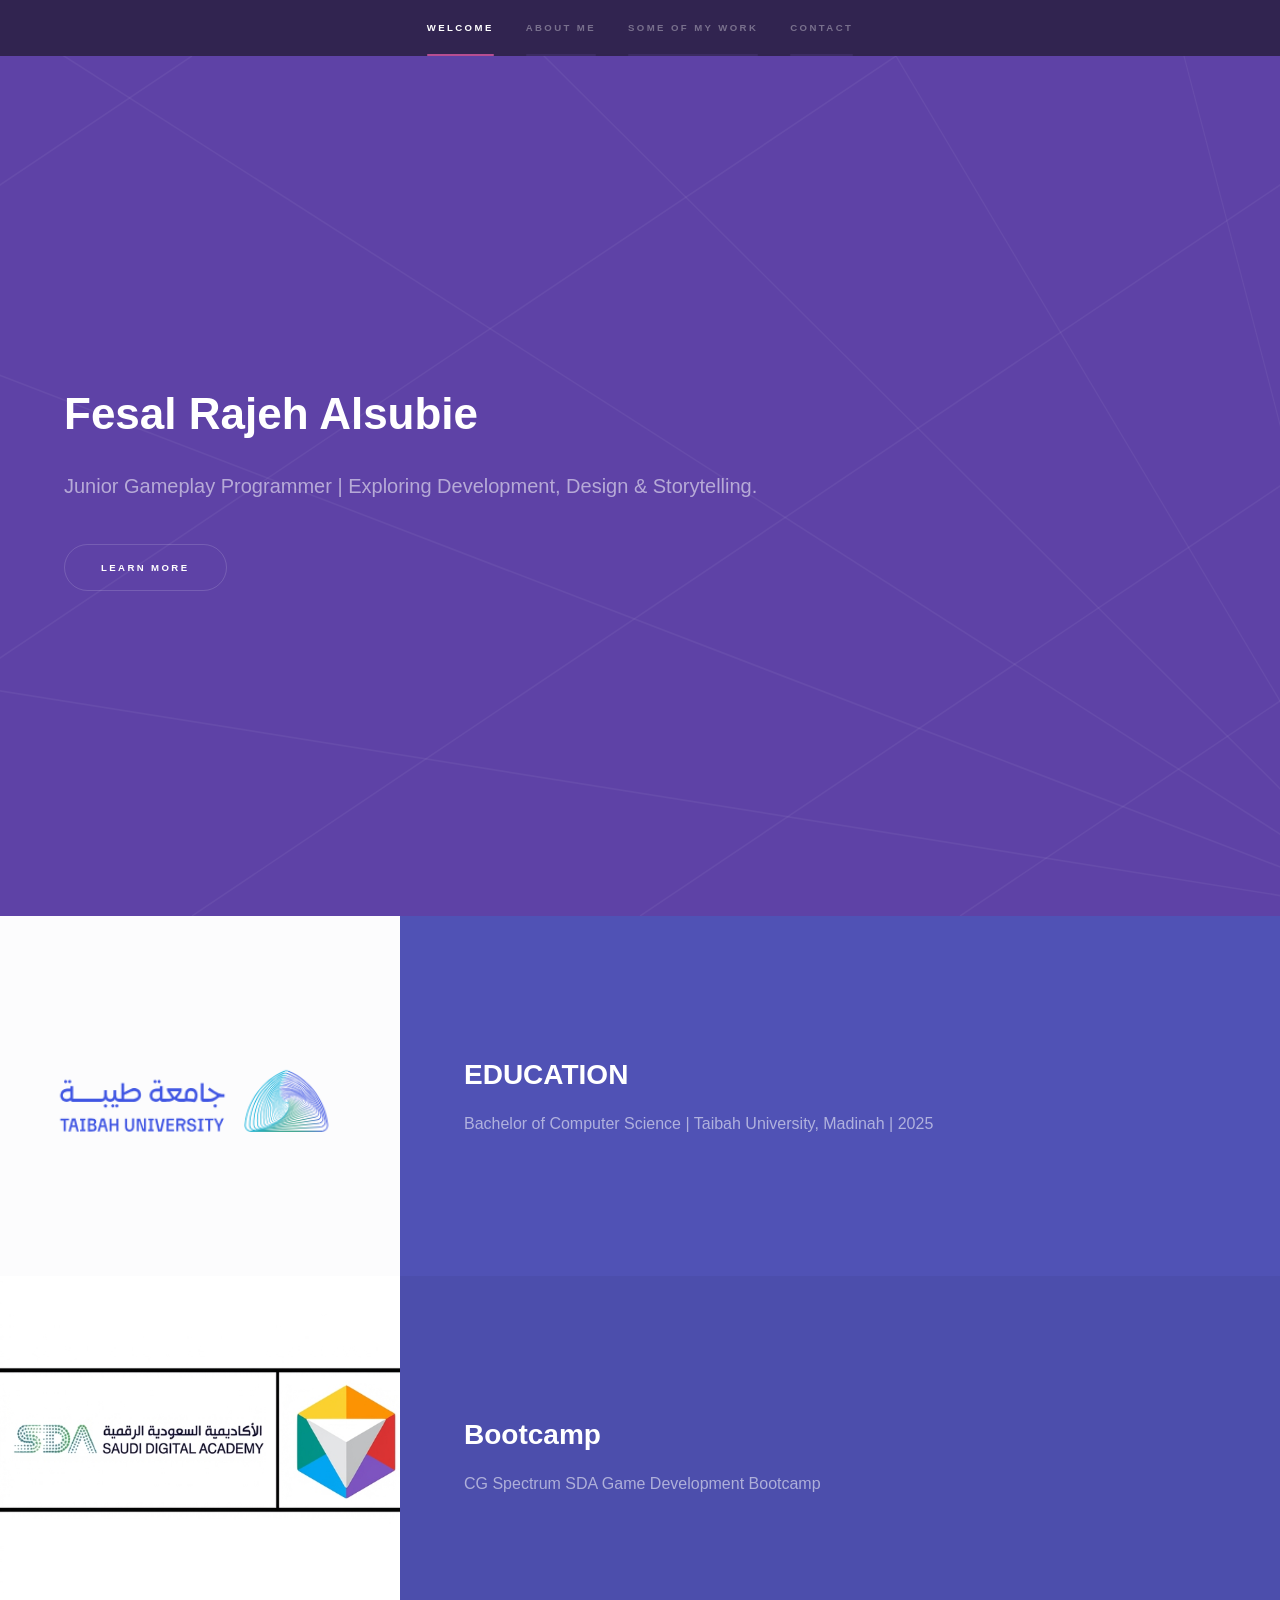
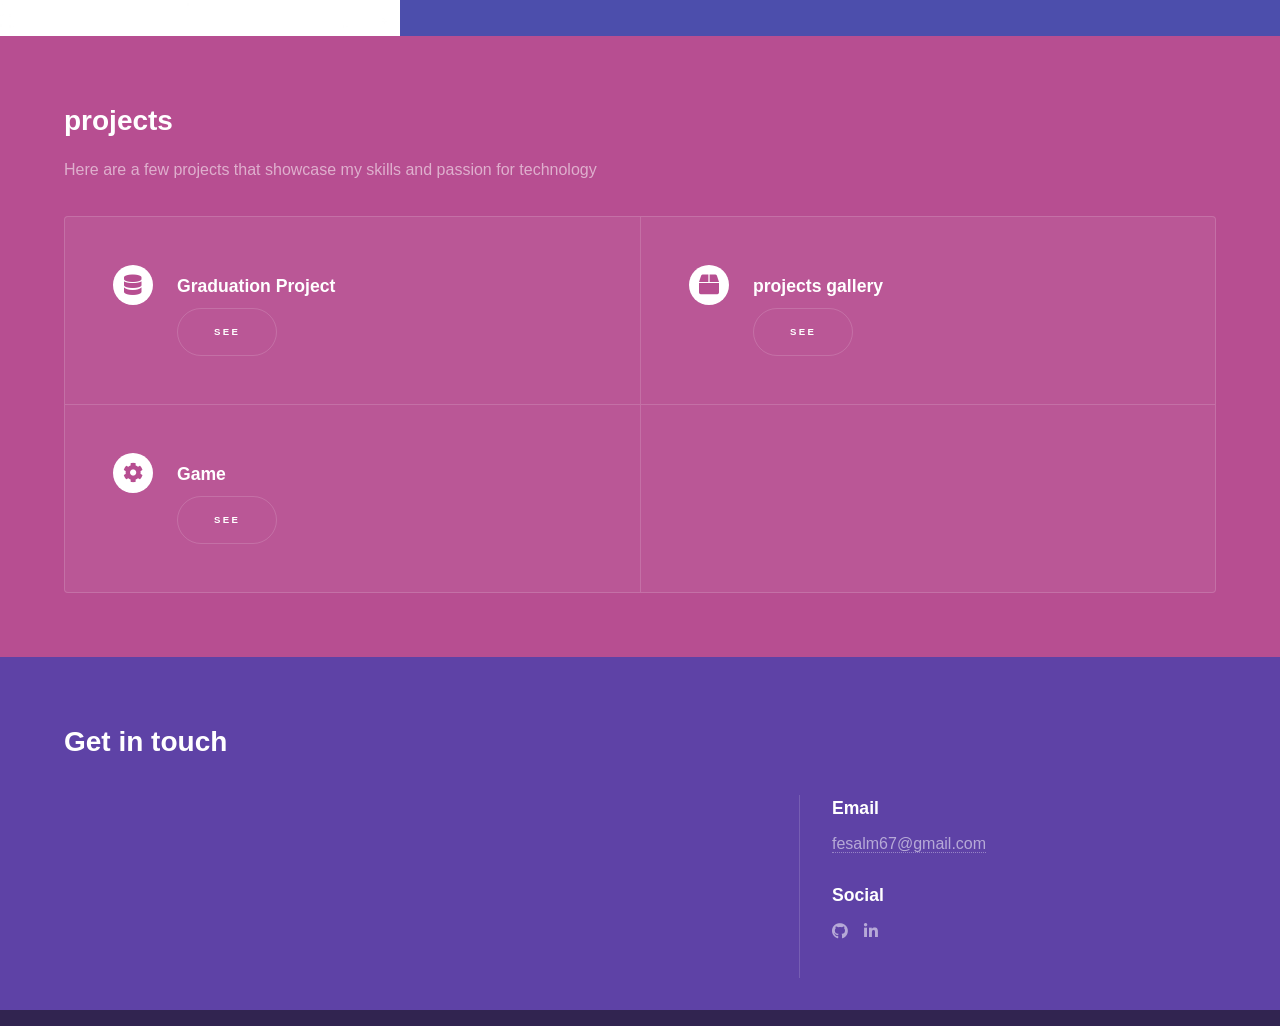
==== index.html @ 7ead371b "Add files via upload" ====
<!DOCTYPE HTML>
<!--
	Hyperspace by HTML5 UP
	html5up.net | @ajlkn
	Free for personal and commercial use under the CCA 3.0 license (html5up.net/license)
-->
<html>
	<head>
		<title>Fesal's Portfolio</title>
		<meta charset="utf-8" />
		<meta name="viewport" content="width=device-width, initial-scale=1, user-scalable=no" />
		<link rel="stylesheet" href="assets/css/main.css" />
		<noscript><link rel="stylesheet" href="assets/css/noscript.css" /></noscript>
		
	</head>
	
	<body class="is-preload">

		<!-- Sidebar -->
			<section id="sidebar">
				<div class="inner">
					<nav>
						<ul>
							<li><a href="#intro">Welcome</a></li>
							<li><a href="#one">About me </a></li>
							<li><a href="#two">Some of my work</a></li>
							<li><a href="#three">Contact</a></li>
						</ul>
					</nav>
				</div>
			</section>

		<!-- Wrapper -->
			<div id="wrapper">

				<!-- Intro -->
					<section id="intro" class="wrapper style1 fullscreen fade-up">
						<div class="inner">
							<h1>Fesal Rajeh Alsubie</h1>
							<p>Junior Gameplay Programmer | Exploring Development, Design & Storytelling</a>.</p>
							<ul class="actions">
								<li><a href="#one" class="button scrolly">Learn more</a></li>
							</ul>
						</div>
					</section>

				<!-- One -->
					<section id="one" class="wrapper style2 spotlights">
						<section>
							<a href="#" class="image"><img src="images/images.png" alt="" data-position="center center" /></a>
							<div class="content">
								<div class="inner">
									<h2>EDUCATION</h2>
									<p>Bachelor of Computer Science | Taibah University, Madinah | 2025</p>
									
								</div>
							</div>
						</section>
						<section>
							
							<a href="#" class="image"><img src="images/BC3.png" alt="" data-position="top center" /></a>
							<div class="content">
								<div class="inner">
									<h2>Bootcamp</h2>
									<p>CG Spectrum SDA Game Development Bootcamp</p>
								
						
						</section>
					</section>

				<!-- Two -->
					<section id="two" class="wrapper style3 fade-up">
						<div class="inner">
							<h2>projects</h2>
							<p>Here are a few projects that showcase my skills and passion for technology</p>
							<div class="features">
								<section>
									<span class="icon solid major fa-database"></span>
									<h3>Graduation Project</h3>
									<ul class="actions">
								<li><a href="generic.html" class="button">see</a></li>
							</ul>
								</section>
								<section>
									<span class="icon solid major fa-box"></span>
									<h3>projects gallery</h3>
									<ul class="actions">
								<li><a href="projects-gallery.html" class="button">see</a></li>
							</ul>
								</section>
								<section>
									<span class="icon solid major fa-cog"></span>
									<h3>Game</h3>
										<ul class="actions">
								<li><a href="SnakeGame.html" class="button">see</a></li>
							</ul>
								</section>
								<section>
								
								
							</div>
							
						</div>
					</section>

				<!-- Three -->
					<section id="three" class="wrapper style1 fade-up">
						<div class="inner">
							<h2>Get in touch</h2>
							<p></p>
							<div class="split style1">
								<section>
									<form method="post" action="#">
										<div class="fields">
											
											<div class="field half">
												
											</div>
											<div class="field">
												
											</div>
										</div>
										
									</form>
								</section>
								<section>
									<ul class="contact">
									
										<li>
											<h3>Email</h3>
											<a href="#">fesalm67@gmail.com</a>
										</li>
									
										<li>
											<h3>Social</h3>
											<ul class="icons">
												<li><a href="https://github.com/FesalAlsubie" target="_blank" class="icon brands fa-github"><span class="label">GitHub</span></a></li>
												<li><a href="https://www.linkedin.com/in/fesal-alsubie" target="_blank" class="icon brands fa-linkedin-in"><span class="label">LinkedIn</span></a></li>

											</ul>
										</li>
									</ul>
								</section>
							</div>
						</div>
					</section>

			</div>

		<!-- Footer -->
			<footer id="footer" class="wrapper style1-alt">
				
			</footer>

		<!-- Scripts -->
			<script src="assets/js/jquery.min.js"></script>
			<script src="assets/js/jquery.scrollex.min.js"></script>
			<script src="assets/js/jquery.scrolly.min.js"></script>
			<script src="assets/js/browser.min.js"></script>
			<script src="assets/js/breakpoints.min.js"></script>
			<script src="assets/js/util.js"></script>
			<script src="assets/js/main.js"></script>
<script src="todo.js"></script>
<script src="SnakeGame.js"></script>

	</body>
</html>
---- assets/css/main.css ----
@import url(fontawesome-all.min.css);

/*
	Hyperspace by HTML5 UP
	html5up.net | @ajlkn
	Free for personal and commercial use under the CCA 3.0 license (html5up.net/license)
*/

html, body, div, span, applet, object,
iframe, h1, h2, h3, h4, h5, h6, p, blockquote,
pre, a, abbr, acronym, address, big, cite,
code, del, dfn, em, img, ins, kbd, q, s, samp,
small, strike, strong, sub, sup, tt, var, b,
u, i, center, dl, dt, dd, ol, ul, li, fieldset,
form, label, legend, table, caption, tbody,
tfoot, thead, tr, th, td, article, aside,
canvas, details, embed, figure, figcaption,
footer, header, hgroup, menu, nav, output, ruby,
section, summary, time, mark, audio, video {
	margin: 0;
	padding: 0;
	border: 0;
	font-size: 100%;
	font: inherit;
	vertical-align: baseline;}

article, aside, details, figcaption, figure,
footer, header, hgroup, menu, nav, section {
	display: block;}

body {
	line-height: 1;
}

ol, ul {
	list-style: none;
}

blockquote, q {
	quotes: none;
}

	blockquote:before, blockquote:after, q:before, q:after {
		content: '';
		content: none;
	}

table {
	border-collapse: collapse;
	border-spacing: 0;
}

body {
	-webkit-text-size-adjust: none;
}

mark {
	background-color: transparent;
	color: inherit;
}

input::-moz-focus-inner {
	border: 0;
	padding: 0;
}

input, select, textarea {
	-moz-appearance: none;
	-webkit-appearance: none;
	-ms-appearance: none;
	appearance: none;
}

/* Basic */

	@-ms-viewport {
		width: device-width;
	}

	body {
		-ms-overflow-style: scrollbar;
	}

	@media screen and (max-width: 480px) {

		html, body {
			min-width: 320px;
		}

	}

	html {
		box-sizing: border-box;
	}

	*, *:before, *:after {
		box-sizing: inherit;
	}

	body {
		background: #312450;
	}

		body.is-preload *, body.is-preload *:before, body.is-preload *:after {
			-moz-animation: none !important;
			-webkit-animation: none !important;
			-ms-animation: none !important;
			animation: none !important;
			-moz-transition: none !important;
			-webkit-transition: none !important;
			-ms-transition: none !important;
			transition: none !important;
		}

/* Type */

	body, input, select, textarea {
		color: rgba(255, 255, 255, 0.55);
		font-family: Arial, Helvetica, sans-serif;
		font-size: 16.5pt;
		font-weight: normal;
		line-height: 1.75;
	}

		@media screen and (max-width: 1680px) {

			body, input, select, textarea {
				font-size: 13pt;
			}

		}

		@media screen and (max-width: 1280px) {

			body, input, select, textarea {
				font-size: 12pt;
			}

		}

		@media screen and (max-width: 360px) {

			body, input, select, textarea {
				font-size: 11pt;
			}

		}

	a {
		-moz-transition: color 0.2s ease, border-bottom-color 0.2s ease;
		-webkit-transition: color 0.2s ease, border-bottom-color 0.2s ease;
		-ms-transition: color 0.2s ease, border-bottom-color 0.2s ease;
		transition: color 0.2s ease, border-bottom-color 0.2s ease;
		border-bottom: dotted 1px rgba(255, 255, 255, 0.35);
		color: inherit;
		text-decoration: none;
	}

		a:hover {
			border-bottom-color: transparent;
			color: #ffffff;
		}

	strong, b {
		color: #ffffff;
		font-weight: bold;
	}

	em, i {
		font-style: italic;
	}

	p {
		margin: 0 0 2em 0;
	}

	h1, h2, h3, h4, h5, h6 {
		color: #ffffff;
		font-weight: bold;
		line-height: 1.5;
		margin: 0 0 0.5em 0;
	}

		h1 a, h2 a, h3 a, h4 a, h5 a, h6 a {
			color: inherit;
			text-decoration: none;
		}

	h1 {
		font-size: 2.75em;
	}

		h1.major {
			margin: 0 0 1.3em 0;
			position: relative;
			padding-bottom: 0.35em;
		}

			h1.major:after {
				background-image: -moz-linear-gradient(to right, #5e42a6, #b74e91);
				background-image: -webkit-linear-gradient(to right, #5e42a6, #b74e91);
				background-image: -ms-linear-gradient(to right, #5e42a6, #b74e91);
				background-image: linear-gradient(to right, #5e42a6, #b74e91);
				-moz-transition: max-width 0.2s ease;
				-webkit-transition: max-width 0.2s ease;
				-ms-transition: max-width 0.2s ease;
				transition: max-width 0.2s ease;
				border-radius: 0.2em;
				bottom: 0;
				content: '';
				height: 0.05em;
				position: absolute;
				right: 0;
				width: 100%;
			}

	h2 {
		font-size: 1.75em;
	}

	h3 {
		font-size: 1.1em;
	}

	h4 {
		font-size: 1em;
	}

	h5 {
		font-size: 0.8em;
	}

	h6 {
		font-size: 0.6em;
	}

	@media screen and (max-width: 736px) {

		h1 {
			font-size: 2em;
		}

		h2 {
			font-size: 1.25em;
		}

		h3 {
			font-size: 1em;
		}

		h4 {
			font-size: 0.8em;
		}

		h5 {
			font-size: 0.6em;
		}

		h6 {
			font-size: 0.6em;
		}

	}

	sub {
		font-size: 0.8em;
		position: relative;
		top: 0.5em;
	}

	sup {
		font-size: 0.8em;
		position: relative;
		top: -0.5em;
	}

	blockquote {
		border-left: solid 4px rgba(255, 255, 255, 0.15);
		font-style: italic;
		margin: 0 0 2em 0;
		padding: 0.5em 0 0.5em 2em;
	}

	code {
		background: rgba(255, 255, 255, 0.05);
		border-radius: 0.25em;
		border: solid 1px rgba(255, 255, 255, 0.15);
		font-family: "Courier New", monospace;
		font-size: 0.9em;
		margin: 0 0.25em;
		padding: 0.25em 0.65em;
	}

	pre {
		-webkit-overflow-scrolling: touch;
		font-family: "Courier New", monospace;
		font-size: 0.9em;
		margin: 0 0 2em 0;
	}

		pre code {
			display: block;
			line-height: 1.75em;
			padding: 1em 1.5em;
			overflow-x: auto;
		}

	hr {
		border: 0;
		border-bottom: solid 1px rgba(255, 255, 255, 0.15);
		margin: 2em 0;
	}

		hr.major {
			margin: 3em 0;
		}

	.align-left {
		text-align: left;
	}

	.align-center {
		text-align: center;
	}

	.align-right {
		text-align: right;
	}

/* Row */

	.row {
		display: flex;
		flex-wrap: wrap;
		box-sizing: border-box;
		align-items: stretch;
	}

		.row > * {
			box-sizing: border-box;
		}

		.row.gtr-uniform > * > :last-child {
			margin-bottom: 0;
		}

		.row.aln-left {
			justify-content: flex-start;
		}

		.row.aln-center {
			justify-content: center;
		}

		.row.aln-right {
			justify-content: flex-end;
		}

		.row.aln-top {
			align-items: flex-start;
		}

		.row.aln-middle {
			align-items: center;
		}

		.row.aln-bottom {
			align-items: flex-end;
		}

		.row > .imp {
			order: -1;
		}

		.row > .col-1 {
			width: 8.33333%;
		}

		.row > .off-1 {
			margin-left: 8.33333%;
		}

		.row > .col-2 {
			width: 16.66667%;
		}

		.row > .off-2 {
			margin-left: 16.66667%;
		}

		.row > .col-3 {
			width: 25%;
		}

		.row > .off-3 {
			margin-left: 25%;
		}

		.row > .col-4 {
			width: 33.33333%;
		}

		.row > .off-4 {
			margin-left: 33.33333%;
		}

		.row > .col-5 {
			width: 41.66667%;
		}

		.row > .off-5 {
			margin-left: 41.66667%;
		}

		.row > .col-6 {
			width: 50%;
		}

		.row > .off-6 {
			margin-left: 50%;
		}

		.row > .col-7 {
			width: 58.33333%;
		}

		.row > .off-7 {
			margin-left: 58.33333%;
		}

		.row > .col-8 {
			width: 66.66667%;
		}

		.row > .off-8 {
			margin-left: 66.66667%;
		}

		.row > .col-9 {
			width: 75%;
		}

		.row > .off-9 {
			margin-left: 75%;
		}

		.row > .col-10 {
			width: 83.33333%;
		}

		.row > .off-10 {
			margin-left: 83.33333%;
		}

		.row > .col-11 {
			width: 91.66667%;
		}

		.row > .off-11 {
			margin-left: 91.66667%;
		}

		.row > .col-12 {
			width: 100%;
		}

		.row > .off-12 {
			margin-left: 100%;
		}

		.row.gtr-0 {
			margin-top: 0;
			margin-left: 0em;
		}

			.row.gtr-0 > * {
				padding: 0 0 0 0em;
			}

			.row.gtr-0.gtr-uniform {
				margin-top: 0em;
			}

				.row.gtr-0.gtr-uniform > * {
					padding-top: 0em;
				}

		.row.gtr-25 {
			margin-top: 0;
			margin-left: -0.375em;
		}

			.row.gtr-25 > * {
				padding: 0 0 0 0.375em;
			}

			.row.gtr-25.gtr-uniform {
				margin-top: -0.375em;
			}

				.row.gtr-25.gtr-uniform > * {
					padding-top: 0.375em;
				}

		.row.gtr-50 {
			margin-top: 0;
			margin-left: -0.75em;
		}

			.row.gtr-50 > * {
				padding: 0 0 0 0.75em;
			}

			.row.gtr-50.gtr-uniform {
				margin-top: -0.75em;
			}

				.row.gtr-50.gtr-uniform > * {
					padding-top: 0.75em;
				}

		.row {
			margin-top: 0;
			margin-left: -1.5em;
		}

			.row > * {
				padding: 0 0 0 1.5em;
			}

			.row.gtr-uniform {
				margin-top: -1.5em;
			}

				.row.gtr-uniform > * {
					padding-top: 1.5em;
				}

		.row.gtr-150 {
			margin-top: 0;
			margin-left: -2.25em;
		}

			.row.gtr-150 > * {
				padding: 0 0 0 2.25em;
			}

			.row.gtr-150.gtr-uniform {
				margin-top: -2.25em;
			}

				.row.gtr-150.gtr-uniform > * {
					padding-top: 2.25em;
				}

		.row.gtr-200 {
			margin-top: 0;
			margin-left: -3em;
		}

			.row.gtr-200 > * {
				padding: 0 0 0 3em;
			}

			.row.gtr-200.gtr-uniform {
				margin-top: -3em;
			}

				.row.gtr-200.gtr-uniform > * {
					padding-top: 3em;
				}

		@media screen and (max-width: 1680px) {

			.row {
				display: flex;
				flex-wrap: wrap;
				box-sizing: border-box;
				align-items: stretch;
			}

				.row > * {
					box-sizing: border-box;
				}

				.row.gtr-uniform > * > :last-child {
					margin-bottom: 0;
				}

				.row.aln-left {
					justify-content: flex-start;
				}

				.row.aln-center {
					justify-content: center;
				}

				.row.aln-right {
					justify-content: flex-end;
				}

				.row.aln-top {
					align-items: flex-start;
				}

				.row.aln-middle {
					align-items: center;
				}

				.row.aln-bottom {
					align-items: flex-end;
				}

				.row > .imp-xlarge {
					order: -1;
				}

				.row > .col-1-xlarge {
					width: 8.33333%;
				}

				.row > .off-1-xlarge {
					margin-left: 8.33333%;
				}

				.row > .col-2-xlarge {
					width: 16.66667%;
				}

				.row > .off-2-xlarge {
					margin-left: 16.66667%;
				}

				.row > .col-3-xlarge {
					width: 25%;
				}

				.row > .off-3-xlarge {
					margin-left: 25%;
				}

				.row > .col-4-xlarge {
					width: 33.33333%;
				}

				.row > .off-4-xlarge {
					margin-left: 33.33333%;
				}

				.row > .col-5-xlarge {
					width: 41.66667%;
				}

				.row > .off-5-xlarge {
					margin-left: 41.66667%;
				}

				.row > .col-6-xlarge {
					width: 50%;
				}

				.row > .off-6-xlarge {
					margin-left: 50%;
				}

				.row > .col-7-xlarge {
					width: 58.33333%;
				}

				.row > .off-7-xlarge {
					margin-left: 58.33333%;
				}

				.row > .col-8-xlarge {
					width: 66.66667%;
				}

				.row > .off-8-xlarge {
					margin-left: 66.66667%;
				}

				.row > .col-9-xlarge {
					width: 75%;
				}

				.row > .off-9-xlarge {
					margin-left: 75%;
				}

				.row > .col-10-xlarge {
					width: 83.33333%;
				}

				.row > .off-10-xlarge {
					margin-left: 83.33333%;
				}

				.row > .col-11-xlarge {
					width: 91.66667%;
				}

				.row > .off-11-xlarge {
					margin-left: 91.66667%;
				}

				.row > .col-12-xlarge {
					width: 100%;
				}

				.row > .off-12-xlarge {
					margin-left: 100%;
				}

				.row.gtr-0 {
					margin-top: 0;
					margin-left: 0em;
				}

					.row.gtr-0 > * {
						padding: 0 0 0 0em;
					}

					.row.gtr-0.gtr-uniform {
						margin-top: 0em;
					}

						.row.gtr-0.gtr-uniform > * {
							padding-top: 0em;
						}

				.row.gtr-25 {
					margin-top: 0;
					margin-left: -0.375em;
				}

					.row.gtr-25 > * {
						padding: 0 0 0 0.375em;
					}

					.row.gtr-25.gtr-uniform {
						margin-top: -0.375em;
					}

						.row.gtr-25.gtr-uniform > * {
							padding-top: 0.375em;
						}

				.row.gtr-50 {
					margin-top: 0;
					margin-left: -0.75em;
				}

					.row.gtr-50 > * {
						padding: 0 0 0 0.75em;
					}

					.row.gtr-50.gtr-uniform {
						margin-top: -0.75em;
					}

						.row.gtr-50.gtr-uniform > * {
							padding-top: 0.75em;
						}

				.row {
					margin-top: 0;
					margin-left: -1.5em;
				}

					.row > * {
						padding: 0 0 0 1.5em;
					}

					.row.gtr-uniform {
						margin-top: -1.5em;
					}

						.row.gtr-uniform > * {
							padding-top: 1.5em;
						}

				.row.gtr-150 {
					margin-top: 0;
					margin-left: -2.25em;
				}

					.row.gtr-150 > * {
						padding: 0 0 0 2.25em;
					}

					.row.gtr-150.gtr-uniform {
						margin-top: -2.25em;
					}

						.row.gtr-150.gtr-uniform > * {
							padding-top: 2.25em;
						}

				.row.gtr-200 {
					margin-top: 0;
					margin-left: -3em;
				}

					.row.gtr-200 > * {
						padding: 0 0 0 3em;
					}

					.row.gtr-200.gtr-uniform {
						margin-top: -3em;
					}

						.row.gtr-200.gtr-uniform > * {
							padding-top: 3em;
						}

		}

		@media screen and (max-width: 1280px) {

			.row {
				display: flex;
				flex-wrap: wrap;
				box-sizing: border-box;
				align-items: stretch;
			}

				.row > * {
					box-sizing: border-box;
				}

				.row.gtr-uniform > * > :last-child {
					margin-bottom: 0;
				}

				.row.aln-left {
					justify-content: flex-start;
				}

				.row.aln-center {
					justify-content: center;
				}

				.row.aln-right {
					justify-content: flex-end;
				}

				.row.aln-top {
					align-items: flex-start;
				}

				.row.aln-middle {
					align-items: center;
				}

				.row.aln-bottom {
					align-items: flex-end;
				}

				.row > .imp-large {
					order: -1;
				}

				.row > .col-1-large {
					width: 8.33333%;
				}

				.row > .off-1-large {
					margin-left: 8.33333%;
				}

				.row > .col-2-large {
					width: 16.66667%;
				}

				.row > .off-2-large {
					margin-left: 16.66667%;
				}

				.row > .col-3-large {
					width: 25%;
				}

				.row > .off-3-large {
					margin-left: 25%;
				}

				.row > .col-4-large {
					width: 33.33333%;
				}

				.row > .off-4-large {
					margin-left: 33.33333%;
				}

				.row > .col-5-large {
					width: 41.66667%;
				}

				.row > .off-5-large {
					margin-left: 41.66667%;
				}

				.row > .col-6-large {
					width: 50%;
				}

				.row > .off-6-large {
					margin-left: 50%;
				}

				.row > .col-7-large {
					width: 58.33333%;
				}

				.row > .off-7-large {
					margin-left: 58.33333%;
				}

				.row > .col-8-large {
					width: 66.66667%;
				}

				.row > .off-8-large {
					margin-left: 66.66667%;
				}

				.row > .col-9-large {
					width: 75%;
				}

				.row > .off-9-large {
					margin-left: 75%;
				}

				.row > .col-10-large {
					width: 83.33333%;
				}

				.row > .off-10-large {
					margin-left: 83.33333%;
				}

				.row > .col-11-large {
					width: 91.66667%;
				}

				.row > .off-11-large {
					margin-left: 91.66667%;
				}

				.row > .col-12-large {
					width: 100%;
				}

				.row > .off-12-large {
					margin-left: 100%;
				}

				.row.gtr-0 {
					margin-top: 0;
					margin-left: 0em;
				}

					.row.gtr-0 > * {
						padding: 0 0 0 0em;
					}

					.row.gtr-0.gtr-uniform {
						margin-top: 0em;
					}

						.row.gtr-0.gtr-uniform > * {
							padding-top: 0em;
						}

				.row.gtr-25 {
					margin-top: 0;
					margin-left: -0.375em;
				}

					.row.gtr-25 > * {
						padding: 0 0 0 0.375em;
					}

					.row.gtr-25.gtr-uniform {
						margin-top: -0.375em;
					}

						.row.gtr-25.gtr-uniform > * {
							padding-top: 0.375em;
						}

				.row.gtr-50 {
					margin-top: 0;
					margin-left: -0.75em;
				}

					.row.gtr-50 > * {
						padding: 0 0 0 0.75em;
					}

					.row.gtr-50.gtr-uniform {
						margin-top: -0.75em;
					}

						.row.gtr-50.gtr-uniform > * {
							padding-top: 0.75em;
						}

				.row {
					margin-top: 0;
					margin-left: -1.5em;
				}

					.row > * {
						padding: 0 0 0 1.5em;
					}

					.row.gtr-uniform {
						margin-top: -1.5em;
					}

						.row.gtr-uniform > * {
							padding-top: 1.5em;
						}

				.row.gtr-150 {
					margin-top: 0;
					margin-left: -2.25em;
				}

					.row.gtr-150 > * {
						padding: 0 0 0 2.25em;
					}

					.row.gtr-150.gtr-uniform {
						margin-top: -2.25em;
					}

						.row.gtr-150.gtr-uniform > * {
							padding-top: 2.25em;
						}

				.row.gtr-200 {
					margin-top: 0;
					margin-left: -3em;
				}

					.row.gtr-200 > * {
						padding: 0 0 0 3em;
					}

					.row.gtr-200.gtr-uniform {
						margin-top: -3em;
					}

						.row.gtr-200.gtr-uniform > * {
							padding-top: 3em;
						}

		}

		@media screen and (max-width: 980px) {

			.row {
				display: flex;
				flex-wrap: wrap;
				box-sizing: border-box;
				align-items: stretch;
			}

				.row > * {
					box-sizing: border-box;
				}

				.row.gtr-uniform > * > :last-child {
					margin-bottom: 0;
				}

				.row.aln-left {
					justify-content: flex-start;
				}

				.row.aln-center {
					justify-content: center;
				}

				.row.aln-right {
					justify-content: flex-end;
				}

				.row.aln-top {
					align-items: flex-start;
				}

				.row.aln-middle {
					align-items: center;
				}

				.row.aln-bottom {
					align-items: flex-end;
				}

				.row > .imp-medium {
					order: -1;
				}

				.row > .col-1-medium {
					width: 8.33333%;
				}

				.row > .off-1-medium {
					margin-left: 8.33333%;
				}

				.row > .col-2-medium {
					width: 16.66667%;
				}

				.row > .off-2-medium {
					margin-left: 16.66667%;
				}

				.row > .col-3-medium {
					width: 25%;
				}

				.row > .off-3-medium {
					margin-left: 25%;
				}

				.row > .col-4-medium {
					width: 33.33333%;
				}

				.row > .off-4-medium {
					margin-left: 33.33333%;
				}

				.row > .col-5-medium {
					width: 41.66667%;
				}

				.row > .off-5-medium {
					margin-left: 41.66667%;
				}

				.row > .col-6-medium {
					width: 50%;
				}

				.row > .off-6-medium {
					margin-left: 50%;
				}

				.row > .col-7-medium {
					width: 58.33333%;
				}

				.row > .off-7-medium {
					margin-left: 58.33333%;
				}

				.row > .col-8-medium {
					width: 66.66667%;
				}

				.row > .off-8-medium {
					margin-left: 66.66667%;
				}

				.row > .col-9-medium {
					width: 75%;
				}

				.row > .off-9-medium {
					margin-left: 75%;
				}

				.row > .col-10-medium {
					width: 83.33333%;
				}

				.row > .off-10-medium {
					margin-left: 83.33333%;
				}

				.row > .col-11-medium {
					width: 91.66667%;
				}

				.row > .off-11-medium {
					margin-left: 91.66667%;
				}

				.row > .col-12-medium {
					width: 100%;
				}

				.row > .off-12-medium {
					margin-left: 100%;
				}

				.row.gtr-0 {
					margin-top: 0;
					margin-left: 0em;
				}

					.row.gtr-0 > * {
						padding: 0 0 0 0em;
					}

					.row.gtr-0.gtr-uniform {
						margin-top: 0em;
					}

						.row.gtr-0.gtr-uniform > * {
							padding-top: 0em;
						}

				.row.gtr-25 {
					margin-top: 0;
					margin-left: -0.375em;
				}

					.row.gtr-25 > * {
						padding: 0 0 0 0.375em;
					}

					.row.gtr-25.gtr-uniform {
						margin-top: -0.375em;
					}

						.row.gtr-25.gtr-uniform > * {
							padding-top: 0.375em;
						}

				.row.gtr-50 {
					margin-top: 0;
					margin-left: -0.75em;
				}

					.row.gtr-50 > * {
						padding: 0 0 0 0.75em;
					}

					.row.gtr-50.gtr-uniform {
						margin-top: -0.75em;
					}

						.row.gtr-50.gtr-uniform > * {
							padding-top: 0.75em;
						}

				.row {
					margin-top: 0;
					margin-left: -1.5em;
				}

					.row > * {
						padding: 0 0 0 1.5em;
					}

					.row.gtr-uniform {
						margin-top: -1.5em;
					}

						.row.gtr-uniform > * {
							padding-top: 1.5em;
						}

				.row.gtr-150 {
					margin-top: 0;
					margin-left: -2.25em;
				}

					.row.gtr-150 > * {
						padding: 0 0 0 2.25em;
					}

					.row.gtr-150.gtr-uniform {
						margin-top: -2.25em;
					}

						.row.gtr-150.gtr-uniform > * {
							padding-top: 2.25em;
						}

				.row.gtr-200 {
					margin-top: 0;
					margin-left: -3em;
				}

					.row.gtr-200 > * {
						padding: 0 0 0 3em;
					}

					.row.gtr-200.gtr-uniform {
						margin-top: -3em;
					}

						.row.gtr-200.gtr-uniform > * {
							padding-top: 3em;
						}

		}

		@media screen and (max-width: 736px) {

			.row {
				display: flex;
				flex-wrap: wrap;
				box-sizing: border-box;
				align-items: stretch;
			}

				.row > * {
					box-sizing: border-box;
				}

				.row.gtr-uniform > * > :last-child {
					margin-bottom: 0;
				}

				.row.aln-left {
					justify-content: flex-start;
				}

				.row.aln-center {
					justify-content: center;
				}

				.row.aln-right {
					justify-content: flex-end;
				}

				.row.aln-top {
					align-items: flex-start;
				}

				.row.aln-middle {
					align-items: center;
				}

				.row.aln-bottom {
					align-items: flex-end;
				}

				.row > .imp-small {
					order: -1;
				}

				.row > .col-1-small {
					width: 8.33333%;
				}

				.row > .off-1-small {
					margin-left: 8.33333%;
				}

				.row > .col-2-small {
					width: 16.66667%;
				}

				.row > .off-2-small {
					margin-left: 16.66667%;
				}

				.row > .col-3-small {
					width: 25%;
				}

				.row > .off-3-small {
					margin-left: 25%;
				}

				.row > .col-4-small {
					width: 33.33333%;
				}

				.row > .off-4-small {
					margin-left: 33.33333%;
				}

				.row > .col-5-small {
					width: 41.66667%;
				}

				.row > .off-5-small {
					margin-left: 41.66667%;
				}

				.row > .col-6-small {
					width: 50%;
				}

				.row > .off-6-small {
					margin-left: 50%;
				}

				.row > .col-7-small {
					width: 58.33333%;
				}

				.row > .off-7-small {
					margin-left: 58.33333%;
				}

				.row > .col-8-small {
					width: 66.66667%;
				}

				.row > .off-8-small {
					margin-left: 66.66667%;
				}

				.row > .col-9-small {
					width: 75%;
				}

				.row > .off-9-small {
					margin-left: 75%;
				}

				.row > .col-10-small {
					width: 83.33333%;
				}

				.row > .off-10-small {
					margin-left: 83.33333%;
				}

				.row > .col-11-small {
					width: 91.66667%;
				}

				.row > .off-11-small {
					margin-left: 91.66667%;
				}

				.row > .col-12-small {
					width: 100%;
				}

				.row > .off-12-small {
					margin-left: 100%;
				}

				.row.gtr-0 {
					margin-top: 0;
					margin-left: 0em;
				}

					.row.gtr-0 > * {
						padding: 0 0 0 0em;
					}

					.row.gtr-0.gtr-uniform {
						margin-top: 0em;
					}

						.row.gtr-0.gtr-uniform > * {
							padding-top: 0em;
						}

				.row.gtr-25 {
					margin-top: 0;
					margin-left: -0.375em;
				}

					.row.gtr-25 > * {
						padding: 0 0 0 0.375em;
					}

					.row.gtr-25.gtr-uniform {
						margin-top: -0.375em;
					}

						.row.gtr-25.gtr-uniform > * {
							padding-top: 0.375em;
						}

				.row.gtr-50 {
					margin-top: 0;
					margin-left: -0.75em;
				}

					.row.gtr-50 > * {
						padding: 0 0 0 0.75em;
					}

					.row.gtr-50.gtr-uniform {
						margin-top: -0.75em;
					}

						.row.gtr-50.gtr-uniform > * {
							padding-top: 0.75em;
						}

				.row {
					margin-top: 0;
					margin-left: -1.5em;
				}

					.row > * {
						padding: 0 0 0 1.5em;
					}

					.row.gtr-uniform {
						margin-top: -1.5em;
					}

						.row.gtr-uniform > * {
							padding-top: 1.5em;
						}

				.row.gtr-150 {
					margin-top: 0;
					margin-left: -2.25em;
				}

					.row.gtr-150 > * {
						padding: 0 0 0 2.25em;
					}

					.row.gtr-150.gtr-uniform {
						margin-top: -2.25em;
					}

						.row.gtr-150.gtr-uniform > * {
							padding-top: 2.25em;
						}

				.row.gtr-200 {
					margin-top: 0;
					margin-left: -3em;
				}

					.row.gtr-200 > * {
						padding: 0 0 0 3em;
					}

					.row.gtr-200.gtr-uniform {
						margin-top: -3em;
					}

						.row.gtr-200.gtr-uniform > * {
							padding-top: 3em;
						}

		}

		@media screen and (max-width: 480px) {

			.row {
				display: flex;
				flex-wrap: wrap;
				box-sizing: border-box;
				align-items: stretch;
			}

				.row > * {
					box-sizing: border-box;
				}

				.row.gtr-uniform > * > :last-child {
					margin-bottom: 0;
				}

				.row.aln-left {
					justify-content: flex-start;
				}

				.row.aln-center {
					justify-content: center;
				}

				.row.aln-right {
					justify-content: flex-end;
				}

				.row.aln-top {
					align-items: flex-start;
				}

				.row.aln-middle {
					align-items: center;
				}

				.row.aln-bottom {
					align-items: flex-end;
				}

				.row > .imp-xsmall {
					order: -1;
				}

				.row > .col-1-xsmall {
					width: 8.33333%;
				}

				.row > .off-1-xsmall {
					margin-left: 8.33333%;
				}

				.row > .col-2-xsmall {
					width: 16.66667%;
				}

				.row > .off-2-xsmall {
					margin-left: 16.66667%;
				}

				.row > .col-3-xsmall {
					width: 25%;
				}

				.row > .off-3-xsmall {
					margin-left: 25%;
				}

				.row > .col-4-xsmall {
					width: 33.33333%;
				}

				.row > .off-4-xsmall {
					margin-left: 33.33333%;
				}

				.row > .col-5-xsmall {
					width: 41.66667%;
				}

				.row > .off-5-xsmall {
					margin-left: 41.66667%;
				}

				.row > .col-6-xsmall {
					width: 50%;
				}

				.row > .off-6-xsmall {
					margin-left: 50%;
				}

				.row > .col-7-xsmall {
					width: 58.33333%;
				}

				.row > .off-7-xsmall {
					margin-left: 58.33333%;
				}

				.row > .col-8-xsmall {
					width: 66.66667%;
				}

				.row > .off-8-xsmall {
					margin-left: 66.66667%;
				}

				.row > .col-9-xsmall {
					width: 75%;
				}

				.row > .off-9-xsmall {
					margin-left: 75%;
				}

				.row > .col-10-xsmall {
					width: 83.33333%;
				}

				.row > .off-10-xsmall {
					margin-left: 83.33333%;
				}

				.row > .col-11-xsmall {
					width: 91.66667%;
				}

				.row > .off-11-xsmall {
					margin-left: 91.66667%;
				}

				.row > .col-12-xsmall {
					width: 100%;
				}

				.row > .off-12-xsmall {
					margin-left: 100%;
				}

				.row.gtr-0 {
					margin-top: 0;
					margin-left: 0em;
				}

					.row.gtr-0 > * {
						padding: 0 0 0 0em;
					}

					.row.gtr-0.gtr-uniform {
						margin-top: 0em;
					}

						.row.gtr-0.gtr-uniform > * {
							padding-top: 0em;
						}

				.row.gtr-25 {
					margin-top: 0;
					margin-left: -0.375em;
				}

					.row.gtr-25 > * {
						padding: 0 0 0 0.375em;
					}

					.row.gtr-25.gtr-uniform {
						margin-top: -0.375em;
					}

						.row.gtr-25.gtr-uniform > * {
							padding-top: 0.375em;
						}

				.row.gtr-50 {
					margin-top: 0;
					margin-left: -0.75em;
				}

					.row.gtr-50 > * {
						padding: 0 0 0 0.75em;
					}

					.row.gtr-50.gtr-uniform {
						margin-top: -0.75em;
					}

						.row.gtr-50.gtr-uniform > * {
							padding-top: 0.75em;
						}

				.row {
					margin-top: 0;
					margin-left: -1.5em;
				}

					.row > * {
						padding: 0 0 0 1.5em;
					}

					.row.gtr-uniform {
						margin-top: -1.5em;
					}

						.row.gtr-uniform > * {
							padding-top: 1.5em;
						}

				.row.gtr-150 {
					margin-top: 0;
					margin-left: -2.25em;
				}

					.row.gtr-150 > * {
						padding: 0 0 0 2.25em;
					}

					.row.gtr-150.gtr-uniform {
						margin-top: -2.25em;
					}

						.row.gtr-150.gtr-uniform > * {
							padding-top: 2.25em;
						}

				.row.gtr-200 {
					margin-top: 0;
					margin-left: -3em;
				}

					.row.gtr-200 > * {
						padding: 0 0 0 3em;
					}

					.row.gtr-200.gtr-uniform {
						margin-top: -3em;
					}

						.row.gtr-200.gtr-uniform > * {
							padding-top: 3em;
						}

		}

/* Box */

	.box {
		border-radius: 0.25em;
		border: solid 1px rgba(255, 255, 255, 0.15);
		margin-bottom: 2em;
		padding: 1.5em;
	}

		.box > :last-child,
		.box > :last-child > :last-child,
		.box > :last-child > :last-child > :last-child {
			margin-bottom: 0;
		}

		.box.alt {
			border: 0;
			border-radius: 0;
			padding: 0;
		}

/* Button */

	input[type="submit"],
	input[type="reset"],
	input[type="button"],
	button,
	.button {
		-moz-appearance: none;
		-webkit-appearance: none;
		-ms-appearance: none;
		appearance: none;
		-moz-transition: border-color 0.2s ease;
		-webkit-transition: border-color 0.2s ease;
		-ms-transition: border-color 0.2s ease;
		transition: border-color 0.2s ease;
		background-color: transparent;
		border: solid 1px !important;
		border-color: rgba(255, 255, 255, 0.15) !important;
		border-radius: 3em;
		color: #ffffff !important;
		cursor: pointer;
		display: inline-block;
		font-size: 0.6em;
		font-weight: bold;
		height: calc(4.75em + 2px);
		letter-spacing: 0.25em;
		line-height: 4.75em;
		outline: 0;
		padding: 0 3.75em;
		position: relative;
		text-align: center;
		text-decoration: none;
		text-transform: uppercase;
		white-space: nowrap;
	}

		input[type="submit"]:after,
		input[type="reset"]:after,
		input[type="button"]:after,
		button:after,
		.button:after {
			-moz-transform: scale(0.25);
			-webkit-transform: scale(0.25);
			-ms-transform: scale(0.25);
			transform: scale(0.25);
			pointer-events: none;
			-moz-transition: opacity 0.2s ease, -moz-transform 0.2s ease;
			-webkit-transition: opacity 0.2s ease, -webkit-transform 0.2s ease;
			-ms-transition: opacity 0.2s ease, -ms-transform 0.2s ease;
			transition: opacity 0.2s ease, transform 0.2s ease;
			background: #ffffff;
			border-radius: 3em;
			content: '';
			height: 100%;
			left: 0;
			opacity: 0;
			position: absolute;
			top: 0;
			width: 100%;
		}

		input[type="submit"].icon:before,
		input[type="reset"].icon:before,
		input[type="button"].icon:before,
		button.icon:before,
		.button.icon:before {
			margin-right: 0.75em;
		}

		input[type="submit"].fit,
		input[type="reset"].fit,
		input[type="button"].fit,
		button.fit,
		.button.fit {
			width: 100%;
		}

		input[type="submit"].small,
		input[type="reset"].small,
		input[type="button"].small,
		button.small,
		.button.small {
			font-size: 0.4em;
		}

		input[type="submit"].large,
		input[type="reset"].large,
		input[type="button"].large,
		button.large,
		.button.large {
			font-size: 0.8em;
		}

		input[type="submit"].primary,
		input[type="reset"].primary,
		input[type="button"].primary,
		button.primary,
		.button.primary {
			background-color: #ffffff;
			color: #312450 !important;
		}

			input[type="submit"].primary:after,
			input[type="reset"].primary:after,
			input[type="button"].primary:after,
			button.primary:after,
			.button.primary:after {
				display: none;
			}

		input[type="submit"].disabled, input[type="submit"]:disabled,
		input[type="reset"].disabled,
		input[type="reset"]:disabled,
		input[type="button"].disabled,
		input[type="button"]:disabled,
		button.disabled,
		button:disabled,
		.button.disabled,
		.button:disabled {
			cursor: default;
			opacity: 0.5;
			pointer-events: none;
		}

		input[type="submit"]:hover,
		input[type="reset"]:hover,
		input[type="button"]:hover,
		button:hover,
		.button:hover {
			border-color: rgba(255, 255, 255, 0.55) !important;
		}

			input[type="submit"]:hover:after,
			input[type="reset"]:hover:after,
			input[type="button"]:hover:after,
			button:hover:after,
			.button:hover:after {
				opacity: 0.05;
				-moz-transform: scale(1);
				-webkit-transform: scale(1);
				-ms-transform: scale(1);
				transform: scale(1);
			}

			input[type="submit"]:hover:active,
			input[type="reset"]:hover:active,
			input[type="button"]:hover:active,
			button:hover:active,
			.button:hover:active {
				border-color: #ffffff !important;
			}

				input[type="submit"]:hover:active:after,
				input[type="reset"]:hover:active:after,
				input[type="button"]:hover:active:after,
				button:hover:active:after,
				.button:hover:active:after {
					opacity: 0.1;
				}

/* Features */

	.features {
		display: -moz-flex;
		display: -webkit-flex;
		display: -ms-flex;
		display: flex;
		-moz-flex-wrap: wrap;
		-webkit-flex-wrap: wrap;
		-ms-flex-wrap: wrap;
		flex-wrap: wrap;
		border-radius: 0.25em;
		border: solid 1px rgba(255, 255, 255, 0.15);
		background: rgba(255, 255, 255, 0.05);
		margin: 0 0 2em 0;
	}

		.features section {
			padding: 3.5em 3em 1em 7em ;
			width: 50%;
			border-top: solid 1px rgba(255, 255, 255, 0.15);
			position: relative;
		}

			.features section:nth-child(-n + 2) {
				border-top-width: 0;
			}

			.features section:nth-child(2n) {
				border-left: solid 1px rgba(255, 255, 255, 0.15);
			}

			.features section .icon {
				-moz-transition: opacity 0.5s ease, -moz-transform 0.5s ease;
				-webkit-transition: opacity 0.5s ease, -webkit-transform 0.5s ease;
				-ms-transition: opacity 0.5s ease, -ms-transform 0.5s ease;
				transition: opacity 0.5s ease, transform 0.5s ease;
				-moz-transition-delay: 1s;
				-webkit-transition-delay: 1s;
				-ms-transition-delay: 1s;
				transition-delay: 1s;
				-moz-transform: scale(1);
				-webkit-transform: scale(1);
				-ms-transform: scale(1);
				transform: scale(1);
				position: absolute;
				left: 3em;
				top: 3em;
				opacity: 1;
			}

			.features section:nth-child(1) .icon {
				-moz-transition-delay: 0.15s;
				-webkit-transition-delay: 0.15s;
				-ms-transition-delay: 0.15s;
				transition-delay: 0.15s;
			}

			.features section:nth-child(2) .icon {
				-moz-transition-delay: 0.3s;
				-webkit-transition-delay: 0.3s;
				-ms-transition-delay: 0.3s;
				transition-delay: 0.3s;
			}

			.features section:nth-child(3) .icon {
				-moz-transition-delay: 0.45s;
				-webkit-transition-delay: 0.45s;
				-ms-transition-delay: 0.45s;
				transition-delay: 0.45s;
			}

			.features section:nth-child(4) .icon {
				-moz-transition-delay: 0.6s;
				-webkit-transition-delay: 0.6s;
				-ms-transition-delay: 0.6s;
				transition-delay: 0.6s;
			}

			.features section:nth-child(5) .icon {
				-moz-transition-delay: 0.75s;
				-webkit-transition-delay: 0.75s;
				-ms-transition-delay: 0.75s;
				transition-delay: 0.75s;
			}

			.features section:nth-child(6) .icon {
				-moz-transition-delay: 0.9s;
				-webkit-transition-delay: 0.9s;
				-ms-transition-delay: 0.9s;
				transition-delay: 0.9s;
			}

			.features section:nth-child(7) .icon {
				-moz-transition-delay: 1.05s;
				-webkit-transition-delay: 1.05s;
				-ms-transition-delay: 1.05s;
				transition-delay: 1.05s;
			}

			.features section:nth-child(8) .icon {
				-moz-transition-delay: 1.2s;
				-webkit-transition-delay: 1.2s;
				-ms-transition-delay: 1.2s;
				transition-delay: 1.2s;
			}

			.features section:nth-child(9) .icon {
				-moz-transition-delay: 1.35s;
				-webkit-transition-delay: 1.35s;
				-ms-transition-delay: 1.35s;
				transition-delay: 1.35s;
			}

			.features section:nth-child(10) .icon {
				-moz-transition-delay: 1.5s;
				-webkit-transition-delay: 1.5s;
				-ms-transition-delay: 1.5s;
				transition-delay: 1.5s;
			}

			.features section:nth-child(11) .icon {
				-moz-transition-delay: 1.65s;
				-webkit-transition-delay: 1.65s;
				-ms-transition-delay: 1.65s;
				transition-delay: 1.65s;
			}

			.features section:nth-child(12) .icon {
				-moz-transition-delay: 1.8s;
				-webkit-transition-delay: 1.8s;
				-ms-transition-delay: 1.8s;
				transition-delay: 1.8s;
			}

			.features section:nth-child(13) .icon {
				-moz-transition-delay: 1.95s;
				-webkit-transition-delay: 1.95s;
				-ms-transition-delay: 1.95s;
				transition-delay: 1.95s;
			}

			.features section:nth-child(14) .icon {
				-moz-transition-delay: 2.1s;
				-webkit-transition-delay: 2.1s;
				-ms-transition-delay: 2.1s;
				transition-delay: 2.1s;
			}

			.features section:nth-child(15) .icon {
				-moz-transition-delay: 2.25s;
				-webkit-transition-delay: 2.25s;
				-ms-transition-delay: 2.25s;
				transition-delay: 2.25s;
			}

			.features section:nth-child(16) .icon {
				-moz-transition-delay: 2.4s;
				-webkit-transition-delay: 2.4s;
				-ms-transition-delay: 2.4s;
				transition-delay: 2.4s;
			}

			.features section:nth-child(17) .icon {
				-moz-transition-delay: 2.55s;
				-webkit-transition-delay: 2.55s;
				-ms-transition-delay: 2.55s;
				transition-delay: 2.55s;
			}

			.features section:nth-child(18) .icon {
				-moz-transition-delay: 2.7s;
				-webkit-transition-delay: 2.7s;
				-ms-transition-delay: 2.7s;
				transition-delay: 2.7s;
			}

			.features section:nth-child(19) .icon {
				-moz-transition-delay: 2.85s;
				-webkit-transition-delay: 2.85s;
				-ms-transition-delay: 2.85s;
				transition-delay: 2.85s;
			}

			.features section:nth-child(20) .icon {
				-moz-transition-delay: 3s;
				-webkit-transition-delay: 3s;
				-ms-transition-delay: 3s;
				transition-delay: 3s;
			}

		.features.inactive section .icon {
			-moz-transform: scale(0.5);
			-webkit-transform: scale(0.5);
			-ms-transform: scale(0.5);
			transform: scale(0.5);
			opacity: 0;
		}

		@media screen and (max-width: 980px) {

			.features {
				display: block;
			}

				.features section {
					border-top-width: 1px !important;
					border-left-width: 0 !important;
					width: 100%;
				}

					.features section:first-child {
						border-top-width: 0 !important;
					}

		}

		@media screen and (max-width: 736px) {

			.features section {
				padding: 2.5em 1.5em 0.1em 5.5em ;
			}

				.features section .icon {
					left: 1.5em;
					top: 2em;
				}

		}

		@media screen and (max-width: 480px) {

			.features section {
				padding: 2em 1.5em 0.1em 1.5em ;
			}

				.features section .icon {
					left: 0;
					position: relative;
					top: 0;
				}

		}

/* Form */

	form {
		margin: 0 0 2em 0;
	}

		form > :last-child {
			margin-bottom: 0;
		}

		form > .fields {
			display: -moz-flex;
			display: -webkit-flex;
			display: -ms-flex;
			display: flex;
			-moz-flex-wrap: wrap;
			-webkit-flex-wrap: wrap;
			-ms-flex-wrap: wrap;
			flex-wrap: wrap;
			width: calc(100% + 3em);
			margin: -1.5em 0 2em -1.5em;
		}

			form > .fields > .field {
				-moz-flex-grow: 0;
				-webkit-flex-grow: 0;
				-ms-flex-grow: 0;
				flex-grow: 0;
				-moz-flex-shrink: 0;
				-webkit-flex-shrink: 0;
				-ms-flex-shrink: 0;
				flex-shrink: 0;
				padding: 1.5em 0 0 1.5em;
				width: calc(100% - 1.5em);
			}

				form > .fields > .field.half {
					width: calc(50% - 0.75em);
				}

				form > .fields > .field.third {
					width: calc(100%/3 - 0.5em);
				}

				form > .fields > .field.quarter {
					width: calc(25% - 0.375em);
				}

		@media screen and (max-width: 480px) {

			form > .fields {
				width: calc(100% + 3em);
				margin: -1.5em 0 2em -1.5em;
			}

				form > .fields > .field {
					padding: 1.5em 0 0 1.5em;
					width: calc(100% - 1.5em);
				}

					form > .fields > .field.half {
						width: calc(100% - 1.5em);
					}

					form > .fields > .field.third {
						width: calc(100% - 1.5em);
					}

					form > .fields > .field.quarter {
						width: calc(100% - 1.5em);
					}

		}

	label {
		color: #ffffff;
		font-weight: bold;
		line-height: 1.5;
		margin: 0 0 0.7em 0;
		display: block;
		font-size: 1.1em;
	}

	input[type="text"],
	input[type="password"],
	input[type="email"],
	input[type="tel"],
	select,
	textarea {
		-moz-appearance: none;
		-webkit-appearance: none;
		-ms-appearance: none;
		appearance: none;
		background: rgba(255, 255, 255, 0.05);
		border-radius: 0.25em;
		border: none;
		border: solid 1px rgba(255, 255, 255, 0.15);
		color: inherit;
		display: block;
		outline: 0;
		padding: 0 1em;
		text-decoration: none;
		width: 100%;
	}

		input[type="text"]:invalid,
		input[type="password"]:invalid,
		input[type="email"]:invalid,
		input[type="tel"]:invalid,
		select:invalid,
		textarea:invalid {
			box-shadow: none;
		}

		input[type="text"]:focus,
		input[type="password"]:focus,
		input[type="email"]:focus,
		input[type="tel"]:focus,
		select:focus,
		textarea:focus {
			border-color: #ffffff;
			box-shadow: 0 0 0 1px #ffffff;
		}

	select {
		background-image: url("data:image/svg+xml;charset=utf8,%3Csvg xmlns='http://www.w3.org/2000/svg' width='40' height='40' preserveAspectRatio='none' viewBox='0 0 40 40'%3E%3Cpath d='M9.4,12.3l10.4,10.4l10.4-10.4c0.2-0.2,0.5-0.4,0.9-0.4c0.3,0,0.6,0.1,0.9,0.4l3.3,3.3c0.2,0.2,0.4,0.5,0.4,0.9 c0,0.4-0.1,0.6-0.4,0.9L20.7,31.9c-0.2,0.2-0.5,0.4-0.9,0.4c-0.3,0-0.6-0.1-0.9-0.4L4.3,17.3c-0.2-0.2-0.4-0.5-0.4-0.9 c0-0.4,0.1-0.6,0.4-0.9l3.3-3.3c0.2-0.2,0.5-0.4,0.9-0.4S9.1,12.1,9.4,12.3z' fill='rgba(255, 255, 255, 0.15)' /%3E%3C/svg%3E");
		background-size: 1.25rem;
		background-repeat: no-repeat;
		background-position: calc(100% - 1rem) center;
		height: 2.75em;
		padding-right: 2.75em;
		text-overflow: ellipsis;
	}

		select option {
			color: #ffffff;
			background: #312450;
		}

		select:focus::-ms-value {
			background-color: transparent;
		}

		select::-ms-expand {
			display: none;
		}

	input[type="text"],
	input[type="password"],
	input[type="email"],
	select {
		height: 2.75em;
	}

	textarea {
		padding: 0.75em 1em;
	}

		body.is-ie textarea {
			min-height: 10em;
		}

	input[type="checkbox"],
	input[type="radio"] {
		-moz-appearance: none;
		-webkit-appearance: none;
		-ms-appearance: none;
		appearance: none;
		display: block;
		float: left;
		margin-right: -2em;
		opacity: 0;
		width: 1em;
		z-index: -1;
	}

		input[type="checkbox"] + label,
		input[type="radio"] + label {
			text-decoration: none;
			color: rgba(255, 255, 255, 0.55);
			cursor: pointer;
			display: inline-block;
			font-size: 1em;
			font-weight: normal;
			padding-left: 2.4em;
			padding-right: 0.75em;
			position: relative;
		}

			input[type="checkbox"] + label:before,
			input[type="radio"] + label:before {
				-moz-osx-font-smoothing: grayscale;
				-webkit-font-smoothing: antialiased;
				display: inline-block;
				font-style: normal;
				font-variant: normal;
				text-rendering: auto;
				line-height: 1;
				text-transform: none !important;
				font-family: 'Font Awesome 5 Free';
				font-weight: 900;
			}

			input[type="checkbox"] + label:before,
			input[type="radio"] + label:before {
				background: rgba(255, 255, 255, 0.05);
				border-radius: 0.25em;
				border: solid 1px rgba(255, 255, 255, 0.15);
				content: '';
				display: inline-block;
				font-size: 0.8em;
				height: 2.0625em;
				left: 0;
				line-height: 2.0625em;
				position: absolute;
				text-align: center;
				top: 0;
				width: 2.0625em;
			}

		input[type="checkbox"]:checked + label:before,
		input[type="radio"]:checked + label:before {
			background: #ffffff;
			border-color: #ffffff;
			color: #b74e91;
			content: '\f00c';
		}

		input[type="checkbox"]:focus + label:before,
		input[type="radio"]:focus + label:before {
			border-color: #ffffff;
			box-shadow: 0 0 0 1px #ffffff;
		}

	input[type="checkbox"] + label:before {
		border-radius: 0.25em;
	}

	input[type="radio"] + label:before {
		border-radius: 100%;
	}

	::-webkit-input-placeholder {
		color: rgba(255, 255, 255, 0.35) !important;
		opacity: 1.0;
	}

	:-moz-placeholder {
		color: rgba(255, 255, 255, 0.35) !important;
		opacity: 1.0;
	}

	::-moz-placeholder {
		color: rgba(255, 255, 255, 0.35) !important;
		opacity: 1.0;
	}

	:-ms-input-placeholder {
		color: rgba(255, 255, 255, 0.35) !important;
		opacity: 1.0;
	}

/* Icon */

	.icon {
		text-decoration: none;
		border-bottom: none;
		position: relative;
	}

		.icon:before {
			-moz-osx-font-smoothing: grayscale;
			-webkit-font-smoothing: antialiased;
			display: inline-block;
			font-style: normal;
			font-variant: normal;
			text-rendering: auto;
			line-height: 1;
			text-transform: none !important;
			font-family: 'Font Awesome 5 Free';
			font-weight: 400;
		}

		.icon > .label {
			display: none;
		}

		.icon:before {
			line-height: inherit;
		}

		.icon.solid:before {
			font-weight: 900;
		}

		.icon.brands:before {
			font-family: 'Font Awesome 5 Brands';
		}

		.icon.major {
			width: 2.5em;
			height: 2.5em;
			display: block;
			background: #ffffff;
			border-radius: 100%;
			color: #312450;
			text-align: center;
			line-height: 2.5em;
			margin: 0 0 1.3em 0;
		}

			.icon.major:before {
				font-size: 1.25em;
			}

				.wrapper.style1 .icon.major:before {
					color: #5e42a6;
				}

				.wrapper.style1-alt .icon.major:before {
					color: #493382;
				}

				.wrapper.style2 .icon.major:before {
					color: #5052b5;
				}

				.wrapper.style2-alt .icon.major:before {
					color: #3e4094;
				}

				.wrapper.style3 .icon.major:before {
					color: #b74e91;
				}

				.wrapper.style3-alt .icon.major:before {
					color: #953d75;
				}

/* Image */

	.image {
		border-radius: 0.25em;
		border: 0;
		display: inline-block;
		position: relative;
	}

		.image img {
			border-radius: 0.25em;
			display: block;
		}

		.image.left, .image.right {
			max-width: 40%;
		}

			.image.left img, .image.right img {
				width: 100%;
			}

		.image.left {
			float: left;
			margin: 0 1.5em 1em 0;
			top: 0.25em;
		}

		.image.right {
			float: right;
			margin: 0 0 1em 1.5em;
			top: 0.25em;
		}

		.image.fit {
			display: block;
			margin: 0 0 2em 0;
			width: 100%;
		}

			.image.fit img {
				width: 100%;
			}

		.image.main {
			display: block;
			margin: 0 0 3em 0;
			width: 100%;
		}

			.image.main img {
				width: 100%;
			}

/* List */

	ol {
		list-style: decimal;
		margin: 0 0 2em 0;
		padding-left: 1.25em;
	}

		ol li {
			padding-left: 0.25em;
		}

	ul {
		list-style: disc;
		margin: 0 0 2em 0;
		padding-left: 1em;
	}

		ul li {
			padding-left: 0.5em;
		}

		ul.alt {
			list-style: none;
			padding-left: 0;
		}

			ul.alt li {
				border-top: solid 1px rgba(255, 255, 255, 0.15);
				padding: 0.5em 0;
			}

				ul.alt li:first-child {
					border-top: 0;
					padding-top: 0;
				}

	dl {
		margin: 0 0 2em 0;
	}

		dl dt {
			display: block;
			font-weight: bold;
			margin: 0 0 1em 0;
		}

		dl dd {
			margin-left: 2em;
		}

/* Actions */

	ul.actions {
		display: -moz-flex;
		display: -webkit-flex;
		display: -ms-flex;
		display: flex;
		cursor: default;
		list-style: none;
		margin-left: -1em;
		padding-left: 0;
	}

		ul.actions li {
			padding: 0 0 0 1em;
			vertical-align: middle;
		}

		ul.actions.special {
			-moz-justify-content: center;
			-webkit-justify-content: center;
			-ms-justify-content: center;
			justify-content: center;
			width: 100%;
			margin-left: 0;
		}

			ul.actions.special li:first-child {
				padding-left: 0;
			}

		ul.actions.stacked {
			-moz-flex-direction: column;
			-webkit-flex-direction: column;
			-ms-flex-direction: column;
			flex-direction: column;
			margin-left: 0;
		}

			ul.actions.stacked li {
				padding: 1.3em 0 0 0;
			}

				ul.actions.stacked li:first-child {
					padding-top: 0;
				}

		ul.actions.fit {
			width: calc(100% + 1em);
		}

			ul.actions.fit li {
				-moz-flex-grow: 1;
				-webkit-flex-grow: 1;
				-ms-flex-grow: 1;
				flex-grow: 1;
				-moz-flex-shrink: 1;
				-webkit-flex-shrink: 1;
				-ms-flex-shrink: 1;
				flex-shrink: 1;
				width: 100%;
			}

				ul.actions.fit li > * {
					width: 100%;
				}

			ul.actions.fit.stacked {
				width: 100%;
			}

		@media screen and (max-width: 480px) {

			ul.actions:not(.fixed) {
				-moz-flex-direction: column;
				-webkit-flex-direction: column;
				-ms-flex-direction: column;
				flex-direction: column;
				margin-left: 0;
				width: 100% !important;
			}

				ul.actions:not(.fixed) li {
					-moz-flex-grow: 1;
					-webkit-flex-grow: 1;
					-ms-flex-grow: 1;
					flex-grow: 1;
					-moz-flex-shrink: 1;
					-webkit-flex-shrink: 1;
					-ms-flex-shrink: 1;
					flex-shrink: 1;
					padding: 1em 0 0 0;
					text-align: center;
					width: 100%;
				}

					ul.actions:not(.fixed) li > * {
						width: 100%;
					}

					ul.actions:not(.fixed) li:first-child {
						padding-top: 0;
					}

					ul.actions:not(.fixed) li input[type="submit"],
					ul.actions:not(.fixed) li input[type="reset"],
					ul.actions:not(.fixed) li input[type="button"],
					ul.actions:not(.fixed) li button,
					ul.actions:not(.fixed) li .button {
						width: 100%;
					}

						ul.actions:not(.fixed) li input[type="submit"].icon:before,
						ul.actions:not(.fixed) li input[type="reset"].icon:before,
						ul.actions:not(.fixed) li input[type="button"].icon:before,
						ul.actions:not(.fixed) li button.icon:before,
						ul.actions:not(.fixed) li .button.icon:before {
							margin-left: -0.5rem;
						}

		}

/* Contact */

	ul.contact {
		list-style: none;
		padding: 0;
	}

		ul.contact > li {
			padding: 0;
			margin: 1.5em 0 0 0;
		}

			ul.contact > li:first-child {
				margin-top: 0;
			}

/* Icons */

	ul.icons {
		cursor: default;
		list-style: none;
		padding-left: 0;
	}

		ul.icons li {
			display: inline-block;
			padding: 0 0.75em 0 0;
		}

			ul.icons li:last-child {
				padding-right: 0;
			}

			ul.icons li > a, ul.icons li > span {
				border: 0;
			}

				ul.icons li > a .label, ul.icons li > span .label {
					display: none;
				}

/* Menu */

	ul.menu {
		list-style: none;
		padding: 0;
	}

		ul.menu > li {
			border-left: solid 1px rgba(255, 255, 255, 0.15);
			display: inline-block;
			line-height: 1;
			margin-left: 1.5em;
			padding: 0 0 0 1.5em;
		}

			ul.menu > li:first-child {
				border-left: 0;
				margin: 0;
				padding-left: 0;
			}

		@media screen and (max-width: 480px) {

			ul.menu > li {
				border-left: 0;
				display: block;
				line-height: inherit;
				margin: 0.5em 0 0 0;
				padding-left: 0;
			}

		}

/* Section/Article */

	section.special, article.special {
		text-align: center;
	}

	header p {
		color: rgba(255, 255, 255, 0.35);
		position: relative;
		margin: 0 0 1.5em 0;
	}

	header h2 + p {
		font-size: 1.25em;
		margin-top: -1em;
		line-height: 1.5em;
	}

	header h3 + p {
		font-size: 1.1em;
		margin-top: -0.8em;
		line-height: 1.5em;
	}

	header h4 + p,
	header h5 + p,
	header h6 + p {
		font-size: 0.9em;
		margin-top: -0.6em;
		line-height: 1.5em;
	}

/* Split */

	.split {
		display: -moz-flex;
		display: -webkit-flex;
		display: -ms-flex;
		display: flex;
	}

		.split > * {
			width: calc(50% - 2.5em);
		}

		.split > :nth-child(2n - 1) {
			padding-right: 2.5em;
			border-right: solid 1px rgba(255, 255, 255, 0.15);
		}

		.split > :nth-child(2n) {
			padding-left: 2.5em;
		}

		.split.style1 > :nth-child(2n - 1) {
			width: calc(66.66666% - 2.5em);
		}

		.split.style1 > :nth-child(2n) {
			width: calc(33.33333% - 2.5em);
		}

		@media screen and (max-width: 1680px) {

			.split > * {
				width: calc(50% - 2em);
			}

			.split > :nth-child(2n - 1) {
				padding-right: 2em;
			}

			.split > :nth-child(2n) {
				padding-left: 2em;
			}

			.split.style1 > :nth-child(2n - 1) {
				width: calc(66.66666% - 2em);
			}

			.split.style1 > :nth-child(2n) {
				width: calc(33.33333% - 2em);
			}

		}

		@media screen and (max-width: 980px) {

			.split {
				display: block;
			}

				.split > * {
					border-top: solid 1px rgba(255, 255, 255, 0.15);
					margin: 4em 0 0 0;
					padding: 4em 0 0 0;
					width: 100% !important;
				}

				.split > :nth-child(2n - 1) {
					border-right: 0;
					padding-right: 0;
				}

				.split > :nth-child(2n) {
					padding-left: 0;
				}

				.split > :first-child {
					border-top: 0;
					margin-top: 0;
					padding-top: 0;
				}

		}

		@media screen and (max-width: 736px) {

			.split > * {
				margin: 3em 0 0 0;
				padding: 3em 0 0 0;
			}

		}

/* Spotlights */

	.spotlights > section {
		display: -moz-flex;
		display: -webkit-flex;
		display: -ms-flex;
		display: flex;
		-moz-flex-direction: row;
		-webkit-flex-direction: row;
		-ms-flex-direction: row;
		flex-direction: row;
		min-height: 22.5em;
	}

		body.is-ie .spotlights > section {
			min-height: 0;
		}

		.spotlights > section > .image {
			background-position: center center;
			background-size: cover;
			border-radius: 0;
			display: block;
			position: relative;
			width: 25em;
		}

			.spotlights > section > .image img {
				border-radius: 0;
				display: block;
			}

			.spotlights > section > .image:before {
				-moz-transition: opacity 1s ease;
				-webkit-transition: opacity 1s ease;
				-ms-transition: opacity 1s ease;
				transition: opacity 1s ease;
				background: rgba(49, 36, 80, 0.9);
				content: '';
				display: block;
				height: 100%;
				left: 0;
				opacity: 0;
				position: absolute;
				top: 0;
				width: 100%;
			}

		.spotlights > section > .content {
			padding: 4em 5em 2em 5em ;
			display: -moz-flex;
			display: -webkit-flex;
			display: -ms-flex;
			display: flex;
			-moz-flex-direction: column;
			-webkit-flex-direction: column;
			-ms-flex-direction: column;
			flex-direction: column;
			-moz-justify-content: center;
			-webkit-justify-content: center;
			-ms-justify-content: center;
			justify-content: center;
			width: 50em;
			flex: 1;
		}

			.spotlights > section > .content > .inner {
				-moz-transform: translateX(0) translateY(0);
				-webkit-transform: translateX(0) translateY(0);
				-ms-transform: translateX(0) translateY(0);
				transform: translateX(0) translateY(0);
				-moz-transition: opacity 1s ease, -moz-transform 1s ease;
				-webkit-transition: opacity 1s ease, -webkit-transform 1s ease;
				-ms-transition: opacity 1s ease, -ms-transform 1s ease;
				transition: opacity 1s ease, transform 1s ease;
				opacity: 1;
			}

		.spotlights > section:nth-child(2) {
			background-color: rgba(0, 0, 0, 0.05);
		}

		.spotlights > section:nth-child(3) {
			background-color: rgba(0, 0, 0, 0.1);
		}

		.spotlights > section.inactive > .image:before,
		body.is-preload .spotlights > section > .image:before {
			opacity: 1;
		}

		.spotlights > section.inactive > .content > .inner,
		body.is-preload .spotlights > section > .content > .inner {
			-moz-transform: translateX(-1em);
			-webkit-transform: translateX(-1em);
			-ms-transform: translateX(-1em);
			transform: translateX(-1em);
			opacity: 0;
		}

		@media screen and (max-width: 1680px) {

			.spotlights > section > .content {
				padding: 4em 4em 2em 4em ;
			}

		}

		@media screen and (max-width: 980px) {

			.spotlights > section {
				display: block;
			}

				.spotlights > section > .image {
					width: 100%;
					height: 50vh;
				}

				.spotlights > section > .content {
					width: 100%;
				}

				.spotlights > section.inactive > .content > .inner,
				body.is-preload .spotlights > section > .content > .inner {
					-moz-transform: translateY(1em);
					-webkit-transform: translateY(1em);
					-ms-transform: translateY(1em);
					transform: translateY(1em);
				}

		}

		@media screen and (max-width: 736px) {

			.spotlights > section > .image {
				height: 50vh;
				min-height: 15em;
			}

			.spotlights > section > .content {
				padding: 3em 2em 1em 2em ;
			}

		}

/* Table */

	.table-wrapper {
		-webkit-overflow-scrolling: touch;
		overflow-x: auto;
	}

	table {
		margin: 0 0 2em 0;
		width: 100%;
	}

		table tbody tr {
			border: solid 1px rgba(255, 255, 255, 0.15);
			border-left: 0;
			border-right: 0;
		}

			table tbody tr:nth-child(2n + 1) {
				background-color: rgba(255, 255, 255, 0.05);
			}

		table td {
			padding: 0.75em 0.75em;
		}

		table th {
			color: #ffffff;
			font-size: 1em;
			font-weight: bold;
			padding: 0 0.75em 0.75em 0.75em;
			text-align: left;
		}

		table thead {
			border-bottom: solid 2px rgba(255, 255, 255, 0.15);
		}

		table tfoot {
			border-top: solid 2px rgba(255, 255, 255, 0.15);
		}

		table.alt {
			border-collapse: separate;
		}

			table.alt tbody tr td {
				border: solid 1px rgba(255, 255, 255, 0.15);
				border-left-width: 0;
				border-top-width: 0;
			}

				table.alt tbody tr td:first-child {
					border-left-width: 1px;
				}

			table.alt tbody tr:first-child td {
				border-top-width: 1px;
			}

			table.alt thead {
				border-bottom: 0;
			}

			table.alt tfoot {
				border-top: 0;
			}

/* Wrapper */

	.wrapper {
		position: relative;
	}

		.wrapper > .inner {
			padding: 5em 5em 3em 5em ;
			max-width: 100%;
			width: 75em;
		}

			@media screen and (max-width: 1680px) {

				.wrapper > .inner {
					padding: 4em 4em 2em 4em ;
				}

			}

			@media screen and (max-width: 1280px) {

				.wrapper > .inner {
					width: 100%;
				}

			}

			@media screen and (max-width: 736px) {

				.wrapper > .inner {
					padding: 3em 2em 1em 2em ;
				}

			}

		.wrapper.alt {
			background-color: #261c3e;
		}

		.wrapper.style1 {
			background-color: #5e42a6;
		}

		.wrapper.style1-alt {
			background-color: #493382;
		}

		.wrapper.style2 {
			background-color: #5052b5;
		}

		.wrapper.style2-alt {
			background-color: #3e4094;
		}

		.wrapper.style3 {
			background-color: #b74e91;
		}

		.wrapper.style3-alt {
			background-color: #953d75;
		}

		.wrapper.fullscreen {
			display: -moz-flex;
			display: -webkit-flex;
			display: -ms-flex;
			display: flex;
			-moz-flex-direction: column;
			-webkit-flex-direction: column;
			-ms-flex-direction: column;
			flex-direction: column;
			-moz-justify-content: center;
			-webkit-justify-content: center;
			-ms-justify-content: center;
			justify-content: center;
			min-height: 100vh;
		}

			body.is-ie .wrapper.fullscreen {
				height: 100vh;
			}

			@media screen and (max-width: 1280px) {

				.wrapper.fullscreen {
					min-height: calc(100vh - 2.5em);
				}

					body.is-ie .wrapper.fullscreen {
						height: calc(100vh - 2.5em);
					}

			}

			@media screen and (max-width: 736px) {

				.wrapper.fullscreen {
					padding: 2em 0;
					min-height: 0;
				}

					body.is-ie .wrapper.fullscreen {
						height: auto;
					}

			}

		.wrapper.fade-up > .inner {
			-moz-transform: translateY(0);
			-webkit-transform: translateY(0);
			-ms-transform: translateY(0);
			transform: translateY(0);
			-moz-transition: opacity 1s ease, -moz-transform 1s ease;
			-webkit-transition: opacity 1s ease, -webkit-transform 1s ease;
			-ms-transition: opacity 1s ease, -ms-transform 1s ease;
			transition: opacity 1s ease, transform 1s ease;
			opacity: 1.0;
		}

		.wrapper.fade-up.inactive > .inner,
		body.is-preload .wrapper.fade-up > .inner {
			opacity: 0;
			-moz-transform: translateY(1em);
			-webkit-transform: translateY(1em);
			-ms-transform: translateY(1em);
			transform: translateY(1em);
		}

		.wrapper.fade-down > .inner {
			-moz-transform: translateY(0);
			-webkit-transform: translateY(0);
			-ms-transform: translateY(0);
			transform: translateY(0);
			-moz-transition: opacity 1s ease, -moz-transform 1s ease;
			-webkit-transition: opacity 1s ease, -webkit-transform 1s ease;
			-ms-transition: opacity 1s ease, -ms-transform 1s ease;
			transition: opacity 1s ease, transform 1s ease;
			opacity: 1.0;
		}

		.wrapper.fade-down.inactive > .inner,
		body.is-preload .wrapper.fade-down > .inner {
			opacity: 0;
			-moz-transform: translateY(-1em);
			-webkit-transform: translateY(-1em);
			-ms-transform: translateY(-1em);
			transform: translateY(-1em);
		}

		.wrapper.fade > .inner {
			-moz-transition: opacity 1s ease;
			-webkit-transition: opacity 1s ease;
			-ms-transition: opacity 1s ease;
			transition: opacity 1s ease;
			opacity: 1.0;
		}

		.wrapper.fade.inactive > .inner,
		body.is-preload .wrapper.fade > .inner {
			opacity: 0;
		}

/* Header */

	#header {
		display: -moz-flex;
		display: -webkit-flex;
		display: -ms-flex;
		display: flex;
		background-color: #5e42a6;
		cursor: default;
		padding: 1.75em 2em;
	}

		#header > .title {
			border: 0;
			color: #ffffff;
			display: block;
			font-size: 1.25em;
			font-weight: bold;
		}

		#header > nav {
			-moz-flex: 1;
			-webkit-flex: 1;
			-ms-flex: 1;
			flex: 1;
			text-align: right;
		}

			#header > nav > ul {
				margin: 0;
				padding: 0;
			}

				#header > nav > ul > li {
					display: inline-block;
					margin-left: 1.75em;
					padding: 0;
					vertical-align: middle;
				}

					#header > nav > ul > li:first-child {
						margin-left: 0;
					}

					#header > nav > ul > li a {
						border: 0;
						color: rgba(255, 255, 255, 0.35);
						display: inline-block;
						font-size: 0.6em;
						font-weight: bold;
						letter-spacing: 0.25em;
						text-transform: uppercase;
					}

						#header > nav > ul > li a:hover {
							color: rgba(255, 255, 255, 0.55);
						}

						#header > nav > ul > li a.active {
							color: #ffffff;
						}

		@media screen and (max-width: 736px) {

			#header {
				padding: 1em 2em;
			}

		}

		@media screen and (max-width: 480px) {

			#header {
				display: block;
				padding: 0 2em;
				text-align: left;
			}

				#header .title {
					font-size: 1.25em;
					padding: 1em 0;
				}

				#header > nav {
					border-top: solid 1px rgba(255, 255, 255, 0.15);
					text-align: inherit;
				}

					#header > nav > ul > li {
						margin-left: 1.5em;
					}

						#header > nav > ul > li a {
							height: 6em;
							line-height: 6em;
						}

		}

/* Wrapper (main) */

	#sidebar + #wrapper {
		margin-left: 18em;
	}

		@media screen and (max-width: 1280px) {

			#sidebar + #wrapper {
				margin-left: 0;
				padding-top: 3.5em;
			}

		}

		@media screen and (max-width: 736px) {

			#sidebar + #wrapper {
				padding-top: 0;
			}

		}

	#header + #wrapper > .wrapper > .inner {
		margin: 0 auto;
	}

/* Footer */

	#sidebar + #wrapper + #footer {
		margin-left: 18em;
	}

		@media screen and (max-width: 1280px) {

			#sidebar + #wrapper + #footer {
				margin-left: 0;
			}

		}

	#footer > .inner a {
		border-bottom-color: rgba(255, 255, 255, 0.15);
	}

		#footer > .inner a:hover {
			border-bottom-color: transparent;
		}

	#footer > .inner .menu {
		font-size: 0.8em;
		color: rgba(255, 255, 255, 0.15);
	}

	#header + #wrapper + #footer > .inner {
		margin: 0 auto;
	}

/* Sidebar */

	#sidebar {
		padding: 2.5em 2.5em 0.5em 2.5em ;
		background: #312450;
		cursor: default;
		height: 100vh;
		left: 0;
		overflow-x: hidden;
		overflow-y: auto;
		position: fixed;
		text-align: right;
		top: 0;
		width: 18em;
		z-index: 10000;
	}

		#sidebar > .inner {
			display: -moz-flex;
			display: -webkit-flex;
			display: -ms-flex;
			display: flex;
			-moz-flex-direction: column;
			-webkit-flex-direction: column;
			-ms-flex-direction: column;
			flex-direction: column;
			-moz-justify-content: center;
			-webkit-justify-content: center;
			-ms-justify-content: center;
			justify-content: center;
			-moz-transform: translateY(0);
			-webkit-transform: translateY(0);
			-ms-transform: translateY(0);
			transform: translateY(0);
			-moz-transition: opacity 1s ease;
			-webkit-transition: opacity 1s ease;
			-ms-transition: opacity 1s ease;
			transition: opacity 1s ease;
			min-height: 100%;
			opacity: 1;
			width: 100%;
		}

			body.is-ie #sidebar > .inner {
				height: 100%;
			}

		#sidebar nav > ul {
			list-style: none;
			padding: 0;
		}

			#sidebar nav > ul > li {
				-moz-transform: translateY(0);
				-webkit-transform: translateY(0);
				-ms-transform: translateY(0);
				transform: translateY(0);
				-moz-transition: opacity 0.15s ease, -moz-transform 0.75s ease;
				-webkit-transition: opacity 0.15s ease, -webkit-transform 0.75s ease;
				-ms-transition: opacity 0.15s ease, -ms-transform 0.75s ease;
				transition: opacity 0.15s ease, transform 0.75s ease;
				margin: 1.5em 0 0 0;
				opacity: 1;
				padding: 0;
				position: relative;
			}

				#sidebar nav > ul > li:first-child {
					margin: 0;
				}

				#sidebar nav > ul > li:nth-child(1) {
					-moz-transition-delay: 0.45s;
					-webkit-transition-delay: 0.45s;
					-ms-transition-delay: 0.45s;
					transition-delay: 0.45s;
				}

				#sidebar nav > ul > li:nth-child(2) {
					-moz-transition-delay: 0.65s;
					-webkit-transition-delay: 0.65s;
					-ms-transition-delay: 0.65s;
					transition-delay: 0.65s;
				}

				#sidebar nav > ul > li:nth-child(3) {
					-moz-transition-delay: 0.85s;
					-webkit-transition-delay: 0.85s;
					-ms-transition-delay: 0.85s;
					transition-delay: 0.85s;
				}

				#sidebar nav > ul > li:nth-child(4) {
					-moz-transition-delay: 1.05s;
					-webkit-transition-delay: 1.05s;
					-ms-transition-delay: 1.05s;
					transition-delay: 1.05s;
				}

				#sidebar nav > ul > li:nth-child(5) {
					-moz-transition-delay: 1.25s;
					-webkit-transition-delay: 1.25s;
					-ms-transition-delay: 1.25s;
					transition-delay: 1.25s;
				}

				#sidebar nav > ul > li:nth-child(6) {
					-moz-transition-delay: 1.45s;
					-webkit-transition-delay: 1.45s;
					-ms-transition-delay: 1.45s;
					transition-delay: 1.45s;
				}

				#sidebar nav > ul > li:nth-child(7) {
					-moz-transition-delay: 1.65s;
					-webkit-transition-delay: 1.65s;
					-ms-transition-delay: 1.65s;
					transition-delay: 1.65s;
				}

				#sidebar nav > ul > li:nth-child(8) {
					-moz-transition-delay: 1.85s;
					-webkit-transition-delay: 1.85s;
					-ms-transition-delay: 1.85s;
					transition-delay: 1.85s;
				}

				#sidebar nav > ul > li:nth-child(9) {
					-moz-transition-delay: 2.05s;
					-webkit-transition-delay: 2.05s;
					-ms-transition-delay: 2.05s;
					transition-delay: 2.05s;
				}

				#sidebar nav > ul > li:nth-child(10) {
					-moz-transition-delay: 2.25s;
					-webkit-transition-delay: 2.25s;
					-ms-transition-delay: 2.25s;
					transition-delay: 2.25s;
				}

				#sidebar nav > ul > li:nth-child(11) {
					-moz-transition-delay: 2.45s;
					-webkit-transition-delay: 2.45s;
					-ms-transition-delay: 2.45s;
					transition-delay: 2.45s;
				}

				#sidebar nav > ul > li:nth-child(12) {
					-moz-transition-delay: 2.65s;
					-webkit-transition-delay: 2.65s;
					-ms-transition-delay: 2.65s;
					transition-delay: 2.65s;
				}

				#sidebar nav > ul > li:nth-child(13) {
					-moz-transition-delay: 2.85s;
					-webkit-transition-delay: 2.85s;
					-ms-transition-delay: 2.85s;
					transition-delay: 2.85s;
				}

				#sidebar nav > ul > li:nth-child(14) {
					-moz-transition-delay: 3.05s;
					-webkit-transition-delay: 3.05s;
					-ms-transition-delay: 3.05s;
					transition-delay: 3.05s;
				}

				#sidebar nav > ul > li:nth-child(15) {
					-moz-transition-delay: 3.25s;
					-webkit-transition-delay: 3.25s;
					-ms-transition-delay: 3.25s;
					transition-delay: 3.25s;
				}

				#sidebar nav > ul > li:nth-child(16) {
					-moz-transition-delay: 3.45s;
					-webkit-transition-delay: 3.45s;
					-ms-transition-delay: 3.45s;
					transition-delay: 3.45s;
				}

				#sidebar nav > ul > li:nth-child(17) {
					-moz-transition-delay: 3.65s;
					-webkit-transition-delay: 3.65s;
					-ms-transition-delay: 3.65s;
					transition-delay: 3.65s;
				}

				#sidebar nav > ul > li:nth-child(18) {
					-moz-transition-delay: 3.85s;
					-webkit-transition-delay: 3.85s;
					-ms-transition-delay: 3.85s;
					transition-delay: 3.85s;
				}

				#sidebar nav > ul > li:nth-child(19) {
					-moz-transition-delay: 4.05s;
					-webkit-transition-delay: 4.05s;
					-ms-transition-delay: 4.05s;
					transition-delay: 4.05s;
				}

				#sidebar nav > ul > li:nth-child(20) {
					-moz-transition-delay: 4.25s;
					-webkit-transition-delay: 4.25s;
					-ms-transition-delay: 4.25s;
					transition-delay: 4.25s;
				}

		#sidebar nav a {
			-moz-transition: color 0.2s ease;
			-webkit-transition: color 0.2s ease;
			-ms-transition: color 0.2s ease;
			transition: color 0.2s ease;
			border: 0;
			color: rgba(255, 255, 255, 0.35);
			display: block;
			font-size: 0.6em;
			font-weight: bold;
			letter-spacing: 0.25em;
			line-height: 1.75;
			outline: 0;
			padding: 1.35em 0;
			position: relative;
			text-decoration: none;
			text-transform: uppercase;
		}

			#sidebar nav a:before, #sidebar nav a:after {
				border-radius: 0.2em;
				bottom: 0;
				content: '';
				height: 0.2em;
				position: absolute;
				right: 0;
				width: 100%;
			}

			#sidebar nav a:before {
				background: #3c2c62;
			}

			#sidebar nav a:after {
				background-image: -moz-linear-gradient(to right, #5e42a6, #b74e91);
				background-image: -webkit-linear-gradient(to right, #5e42a6, #b74e91);
				background-image: -ms-linear-gradient(to right, #5e42a6, #b74e91);
				background-image: linear-gradient(to right, #5e42a6, #b74e91);
				-moz-transition: max-width 0.2s ease;
				-webkit-transition: max-width 0.2s ease;
				-ms-transition: max-width 0.2s ease;
				transition: max-width 0.2s ease;
				max-width: 0;
			}

			#sidebar nav a:hover {
				color: rgba(255, 255, 255, 0.55);
			}

			#sidebar nav a.active {
				color: #ffffff;
			}

				#sidebar nav a.active:after {
					max-width: 100%;
				}

		body.is-preload #sidebar > .inner {
			opacity: 0;
		}

		body.is-preload #sidebar nav ul li {
			-moz-transform: translateY(2em);
			-webkit-transform: translateY(2em);
			-ms-transform: translateY(2em);
			transform: translateY(2em);
			opacity: 0;
		}

		@media screen and (max-width: 1280px) {

			#sidebar {
				height: 3.5em;
				left: 0;
				line-height: 3.5em;
				overflow: hidden;
				padding: 0;
				text-align: center;
				top: 0;
				width: 100%;
			}

				#sidebar > .inner {
					-moz-flex-direction: row;
					-webkit-flex-direction: row;
					-ms-flex-direction: row;
					flex-direction: row;
					-moz-align-items: -moz-stretch;
					-webkit-align-items: -webkit-stretch;
					-ms-align-items: -ms-stretch;
					align-items: stretch;
					height: inherit;
					line-height: inherit;
				}

				#sidebar nav {
					height: inherit;
					line-height: inherit;
				}

					#sidebar nav ul {
						display: -moz-flex;
						display: -webkit-flex;
						display: -ms-flex;
						display: flex;
						height: inherit;
						line-height: inherit;
						margin: 0;
					}

						#sidebar nav ul li {
							display: block;
							height: inherit;
							line-height: inherit;
							margin: 0 0 0 2em;
							padding: 0;
						}

					#sidebar nav a {
						height: inherit;
						line-height: inherit;
						padding: 0;
					}

						#sidebar nav a:after {
							background-image: none;
							background-color: #b74e91;
						}

		}

		@media screen and (max-width: 736px) {

			#sidebar {
				display: none;
			}

		}

/* Intro */

	#intro {
		background-attachment: fixed;
		background-image: url("images/intro.svg");
		background-position: top right;
		background-repeat: no-repeat;
		background-size: 100% 100%;
	}

		#intro p {
			font-size: 1.25em;
		}

			@media screen and (max-width: 980px) {

				#intro p br {
					display: none;
				}

			}

			@media screen and (max-width: 736px) {

				#intro p {
					font-size: 1em;
				}

			}

		@media screen and (max-width: 1280px) {

			#intro {
				background-attachment: scroll;
			}

		}
---- assets/css/noscript.css ----
/*
	Hyperspace by HTML5 UP
	html5up.net | @ajlkn
	Free for personal and commercial use under the CCA 3.0 license (html5up.net/license)
*/

/* Spotlights */

	.spotlights > section > .image:before {
		opacity: 0 !important;
	}

	.spotlights > section > .content > .inner {
		-moz-transform: none !important;
		-webkit-transform: none !important;
		-ms-transform: none !important;
		transform: none !important;
		opacity: 1 !important;
	}

/* Wrapper */

	.wrapper > .inner {
		opacity: 1 !important;
		-moz-transform: none !important;
		-webkit-transform: none !important;
		-ms-transform: none !important;
		transform: none !important;
	}

/* Sidebar */

	#sidebar > .inner {
		opacity: 1 !important;
	}

	#sidebar nav > ul > li {
		-moz-transform: none !important;
		-webkit-transform: none !important;
		-ms-transform: none !important;
		transform: none !important;
		opacity: 1 !important;
	}
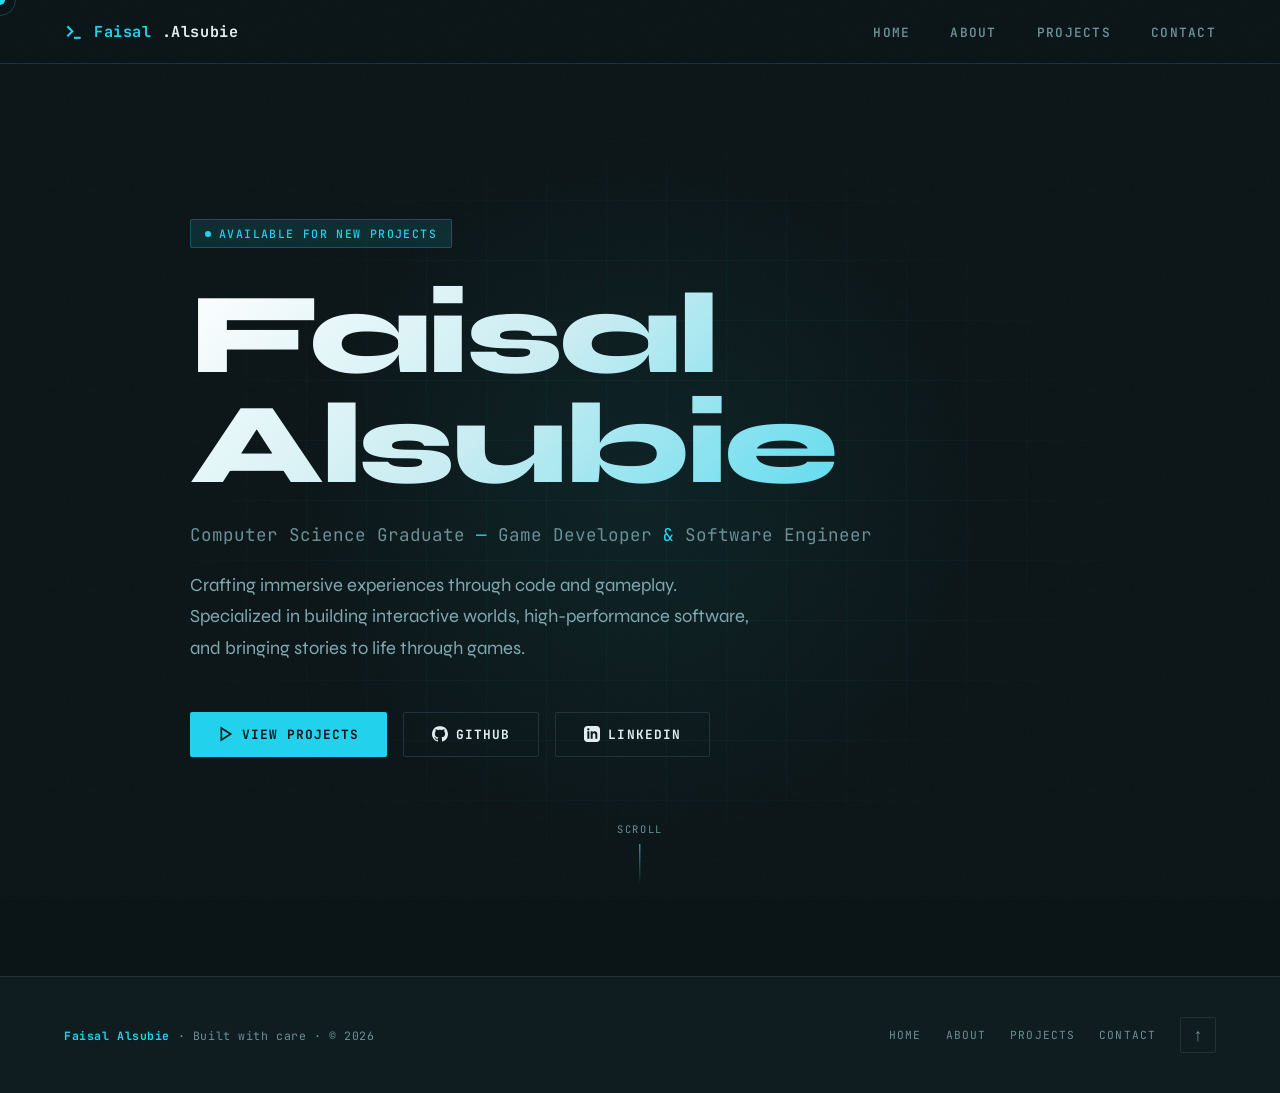
==== commit 9f49e546: "Update index.html" ====
--- a/index.html
+++ b/index.html
@@ -1,167 +1,653 @@
-<!DOCTYPE HTML>
-<!--
-	Hyperspace by HTML5 UP
-	html5up.net | @ajlkn
-	Free for personal and commercial use under the CCA 3.0 license (html5up.net/license)
--->
-<html>
-	<head>
-		<title>Fesal's Portfolio</title>
-		<meta charset="utf-8" />
-		<meta name="viewport" content="width=device-width, initial-scale=1, user-scalable=no" />
-		<link rel="stylesheet" href="assets/css/main.css" />
-		<noscript><link rel="stylesheet" href="assets/css/noscript.css" /></noscript>
-		
-	</head>
-	
-	<body class="is-preload">
-
-		<!-- Sidebar -->
-			<section id="sidebar">
-				<div class="inner">
-					<nav>
-						<ul>
-							<li><a href="#intro">Welcome</a></li>
-							<li><a href="#one">About me </a></li>
-							<li><a href="#two">Some of my work</a></li>
-							<li><a href="#three">Contact</a></li>
-						</ul>
-					</nav>
-				</div>
-			</section>
-
-		<!-- Wrapper -->
-			<div id="wrapper">
-
-				<!-- Intro -->
-					<section id="intro" class="wrapper style1 fullscreen fade-up">
-						<div class="inner">
-							<h1>Fesal Rajeh Alsubie</h1>
-							<p>Junior Gameplay Programmer | Exploring Development, Design & Storytelling</a>.</p>
-							<ul class="actions">
-								<li><a href="#one" class="button scrolly">Learn more</a></li>
-							</ul>
-						</div>
-					</section>
-
-				<!-- One -->
-					<section id="one" class="wrapper style2 spotlights">
-						<section>
-							<a href="#" class="image"><img src="images/images.png" alt="" data-position="center center" /></a>
-							<div class="content">
-								<div class="inner">
-									<h2>EDUCATION</h2>
-									<p>Bachelor of Computer Science | Taibah University, Madinah | 2025</p>
-									
-								</div>
-							</div>
-						</section>
-						<section>
-							
-							<a href="#" class="image"><img src="images/BC3.png" alt="" data-position="top center" /></a>
-							<div class="content">
-								<div class="inner">
-									<h2>Bootcamp</h2>
-									<p>CG Spectrum SDA Game Development Bootcamp</p>
-								
-						
-						</section>
-					</section>
-
-				<!-- Two -->
-					<section id="two" class="wrapper style3 fade-up">
-						<div class="inner">
-							<h2>projects</h2>
-							<p>Here are a few projects that showcase my skills and passion for technology</p>
-							<div class="features">
-								<section>
-									<span class="icon solid major fa-database"></span>
-									<h3>Graduation Project</h3>
-									<ul class="actions">
-								<li><a href="generic.html" class="button">see</a></li>
-							</ul>
-								</section>
-								<section>
-									<span class="icon solid major fa-box"></span>
-									<h3>projects gallery</h3>
-									<ul class="actions">
-								<li><a href="projects-gallery.html" class="button">see</a></li>
-							</ul>
-								</section>
-								<section>
-									<span class="icon solid major fa-cog"></span>
-									<h3>Game</h3>
-										<ul class="actions">
-								<li><a href="SnakeGame.html" class="button">see</a></li>
-							</ul>
-								</section>
-								<section>
-								
-								
-							</div>
-							
-						</div>
-					</section>
-
-				<!-- Three -->
-					<section id="three" class="wrapper style1 fade-up">
-						<div class="inner">
-							<h2>Get in touch</h2>
-							<p></p>
-							<div class="split style1">
-								<section>
-									<form method="post" action="#">
-										<div class="fields">
-											
-											<div class="field half">
-												
-											</div>
-											<div class="field">
-												
-											</div>
-										</div>
-										
-									</form>
-								</section>
-								<section>
-									<ul class="contact">
-									
-										<li>
-											<h3>Email</h3>
-											<a href="#">fesalm67@gmail.com</a>
-										</li>
-									
-										<li>
-											<h3>Social</h3>
-											<ul class="icons">
-												<li><a href="https://github.com/FesalAlsubie" target="_blank" class="icon brands fa-github"><span class="label">GitHub</span></a></li>
-												<li><a href="https://www.linkedin.com/in/fesal-alsubie" target="_blank" class="icon brands fa-linkedin-in"><span class="label">LinkedIn</span></a></li>
-
-											</ul>
-										</li>
-									</ul>
-								</section>
-							</div>
-						</div>
-					</section>
-
-			</div>
-
-		<!-- Footer -->
-			<footer id="footer" class="wrapper style1-alt">
-				
-			</footer>
-
-		<!-- Scripts -->
-			<script src="assets/js/jquery.min.js"></script>
-			<script src="assets/js/jquery.scrollex.min.js"></script>
-			<script src="assets/js/jquery.scrolly.min.js"></script>
-			<script src="assets/js/browser.min.js"></script>
-			<script src="assets/js/breakpoints.min.js"></script>
-			<script src="assets/js/util.js"></script>
-			<script src="assets/js/main.js"></script>
-<script src="todo.js"></script>
-<script src="SnakeGame.js"></script>
-
-	</body>
+<!DOCTYPE html>
+<html lang="en">
+<head>
+<meta charset="utf-8"/>
+<meta content="width=device-width, initial-scale=1.0" name="viewport"/>
+<title>Faisal Alsubie | Portfolio</title>
+<link href="https://fonts.googleapis.com/css2?family=Syne:wght@400;500;600;700;800&family=JetBrains+Mono:wght@300;400;500;700&display=swap" rel="stylesheet"/>
+<style>
+  :root {
+    --primary: #20d3ee;
+    --primary-dim: rgba(32,211,238,0.12);
+    --primary-border: rgba(32,211,238,0.25);
+    --bg: #0b1517;
+    --bg2: #0f1d20;
+    --bg3: #152226;
+    --text: #e2eef0;
+    --muted: #6b8f96;
+    --card: #0f1d20;
+    --card-border: #1e3238;
+  }
+  *, *::before, *::after { box-sizing: border-box; margin: 0; padding: 0; }
+  html { scroll-behavior: smooth; }
+  body { background: var(--bg); color: var(--text); font-family: 'Syne', sans-serif; overflow-x: hidden; cursor: none; }
+  #cursor { position: fixed; width: 10px; height: 10px; background: var(--primary); border-radius: 50%; pointer-events: none; z-index: 9999; transform: translate(-50%,-50%); transition: transform 0.1s, background 0.2s; mix-blend-mode: screen; }
+  #cursor-ring { position: fixed; width: 32px; height: 32px; border: 1px solid var(--primary-border); border-radius: 50%; pointer-events: none; z-index: 9998; transform: translate(-50%,-50%); transition: all 0.15s ease; }
+  body::before { content: ''; position: fixed; inset: 0; z-index: 9990; pointer-events: none; opacity: 0.03; background-image: url("data:image/svg+xml,%3Csvg viewBox='0 0 256 256' xmlns='http://www.w3.org/2000/svg'%3E%3Cfilter id='noise'%3E%3CfeTurbulence type='fractalNoise' baseFrequency='0.9' numOctaves='4' stitchTiles='stitch'/%3E%3C/filter%3E%3Crect width='100%25' height='100%25' filter='url(%23noise)' opacity='1'/%3E%3C/svg%3E"); background-size: 200px; }
+  nav { position: fixed; top: 0; left: 0; right: 0; z-index: 100; display: flex; align-items: center; justify-content: space-between; padding: 0 5vw; height: 64px; background: rgba(11,21,23,0.85); backdrop-filter: blur(16px); border-bottom: 1px solid var(--card-border); }
+  .nav-logo { display: flex; align-items: center; gap: 10px; font-family: 'JetBrains Mono', monospace; font-weight: 700; font-size: 0.95rem; letter-spacing: 0.04em; color: var(--primary); text-decoration: none; }
+  .nav-logo span { color: var(--text); }
+  .nav-links { display: flex; gap: 2.5rem; list-style: none; }
+  .nav-links a { font-size: 0.8rem; font-weight: 600; letter-spacing: 0.1em; text-transform: uppercase; text-decoration: none; color: var(--muted); transition: color 0.2s; font-family: 'JetBrains Mono', monospace; }
+  .nav-links a:hover, .nav-links a.active { color: var(--primary); }
+  .hamburger { display: none; flex-direction: column; gap: 5px; cursor: pointer; background: none; border: none; padding: 4px; }
+  .hamburger span { display: block; width: 24px; height: 2px; background: var(--text); transition: all 0.3s; }
+  .mobile-menu { display: none; position: fixed; inset: 64px 0 0 0; z-index: 99; background: var(--bg); flex-direction: column; align-items: center; justify-content: center; gap: 2.5rem; }
+  .mobile-menu.open { display: flex; }
+  .mobile-menu a { font-family: 'JetBrains Mono', monospace; font-size: 1.2rem; font-weight: 700; letter-spacing: 0.1em; text-transform: uppercase; text-decoration: none; color: var(--muted); transition: color 0.2s; }
+  .mobile-menu a:hover { color: var(--primary); }
+  .page { display: none; padding-top: 64px; min-height: 100vh; }
+  .page.active { display: block; }
+  #home { position: relative; overflow: hidden; display: flex; align-items: center; justify-content: center; min-height: 100vh; padding: 80px 5vw 60px; }
+  .hero-grid { position: absolute; inset: 0; background-image: linear-gradient(rgba(32,211,238,0.04) 1px, transparent 1px), linear-gradient(90deg, rgba(32,211,238,0.04) 1px, transparent 1px); background-size: 60px 60px; mask-image: radial-gradient(ellipse at 50% 50%, black 40%, transparent 75%); }
+  .hero-glow { position: absolute; width: 700px; height: 700px; background: radial-gradient(circle, rgba(32,211,238,0.07) 0%, transparent 70%); top: 50%; left: 50%; transform: translate(-50%,-50%); pointer-events: none; }
+  .hero-content { position: relative; z-index: 2; max-width: 900px; width: 100%; }
+  .hero-tag { display: inline-flex; align-items: center; gap: 8px; font-family: 'JetBrains Mono', monospace; font-size: 0.72rem; font-weight: 500; letter-spacing: 0.12em; text-transform: uppercase; color: var(--primary); padding: 6px 14px; border-radius: 2px; border: 1px solid var(--primary-border); background: var(--primary-dim); margin-bottom: 2rem; }
+  .hero-tag .dot { width: 6px; height: 6px; border-radius: 50%; background: var(--primary); animation: pulse 2s infinite; }
+  @keyframes pulse { 0%,100% { opacity:1; box-shadow:0 0 0 0 rgba(32,211,238,0.4); } 50% { opacity:0.7; box-shadow:0 0 0 6px rgba(32,211,238,0); } }
+  .hero-name { font-size: clamp(3rem,9vw,8rem); font-weight: 800; line-height: 0.95; letter-spacing: -0.03em; background: linear-gradient(135deg,#fff 0%,#c8edf2 40%,var(--primary) 100%); -webkit-background-clip: text; background-clip: text; -webkit-text-fill-color: transparent; margin-bottom: 1.5rem; }
+  .hero-role { font-family: 'JetBrains Mono', monospace; font-size: clamp(0.85rem,1.8vw,1.1rem); color: var(--muted); font-weight: 400; margin-bottom: 1.5rem; }
+  .hero-role .accent { color: var(--primary); }
+  .hero-bio { font-size: clamp(1rem,1.6vw,1.15rem); color: #7fa8b0; line-height: 1.7; max-width: 580px; margin-bottom: 3rem; }
+  .hero-ctas { display: flex; flex-wrap: wrap; gap: 1rem; }
+  .btn-primary { display: inline-flex; align-items: center; gap: 8px; background: var(--primary); color: #0b1517; font-family: 'JetBrains Mono', monospace; font-size: 0.8rem; font-weight: 700; letter-spacing: 0.08em; text-transform: uppercase; padding: 14px 28px; border: none; border-radius: 2px; cursor: none; text-decoration: none; transition: all 0.2s; position: relative; overflow: hidden; }
+  .btn-primary::after { content: ''; position: absolute; inset: 0; background: rgba(255,255,255,0.15); transform: translateX(-100%); transition: transform 0.3s; }
+  .btn-primary:hover::after { transform: translateX(0); }
+  .btn-secondary { display: inline-flex; align-items: center; gap: 8px; background: transparent; color: var(--text); font-family: 'JetBrains Mono', monospace; font-size: 0.8rem; font-weight: 700; letter-spacing: 0.08em; text-transform: uppercase; padding: 13px 28px; border: 1px solid var(--card-border); border-radius: 2px; cursor: none; text-decoration: none; transition: all 0.2s; }
+  .btn-secondary:hover { border-color: var(--primary); color: var(--primary); background: var(--primary-dim); }
+  .hero-scroll { position: absolute; bottom: 2rem; left: 50%; transform: translateX(-50%); font-family: 'JetBrains Mono', monospace; font-size: 0.65rem; letter-spacing: 0.15em; text-transform: uppercase; color: var(--muted); display: flex; flex-direction: column; align-items: center; gap: 8px; animation: float 2.5s ease-in-out infinite; }
+  .hero-scroll::after { content: ''; width: 1px; height: 40px; background: linear-gradient(to bottom,var(--primary),transparent); }
+  @keyframes float { 0%,100% { transform:translateX(-50%) translateY(0); } 50% { transform:translateX(-50%) translateY(6px); } }
+  section { padding: 100px 5vw; }
+  .section-label { font-family: 'JetBrains Mono', monospace; font-size: 0.7rem; font-weight: 700; letter-spacing: 0.2em; text-transform: uppercase; color: var(--primary); margin-bottom: 1rem; }
+  .section-title { font-size: clamp(2rem,4vw,3rem); font-weight: 800; letter-spacing: -0.02em; line-height: 1.1; margin-bottom: 1.5rem; }
+  .section-desc { color: var(--muted); font-size: 1.05rem; line-height: 1.7; max-width: 560px; }
+  .section-header { margin-bottom: 4rem; }
+  .divider { width: 48px; height: 2px; background: var(--primary); margin: 1.5rem 0; }
+  .about-grid { display: grid; grid-template-columns: 1fr 1.2fr; gap: 5rem; align-items: start; max-width: 1100px; margin: 0 auto; }
+  .about-text p { color: #7fa8b0; line-height: 1.8; font-size: 1rem; margin-bottom: 1.5rem; }
+  .about-text p strong { color: var(--text); }
+  .about-badges { display: flex; flex-wrap: wrap; gap: 8px; margin-top: 2rem; }
+  .badge { font-family: 'JetBrains Mono', monospace; font-size: 0.7rem; font-weight: 500; letter-spacing: 0.08em; padding: 5px 12px; border-radius: 2px; border: 1px solid var(--primary-border); background: var(--primary-dim); color: var(--primary); }
+  .skills-col h3 { font-family: 'JetBrains Mono', monospace; font-size: 0.72rem; font-weight: 700; letter-spacing: 0.15em; text-transform: uppercase; color: var(--primary); margin-bottom: 1.5rem; padding-bottom: 0.75rem; border-bottom: 1px solid var(--card-border); }
+  .skill-item { display: flex; align-items: center; justify-content: space-between; margin-bottom: 1rem; }
+  .skill-name { font-size: 0.9rem; color: var(--text); }
+  .skill-bar { width: 120px; height: 3px; background: var(--card-border); border-radius: 2px; overflow: hidden; }
+  .skill-fill { height: 100%; background: var(--primary); border-radius: 2px; transform-origin: left; animation: expand 1.2s ease forwards; transform: scaleX(0); }
+  @keyframes expand { to { transform: scaleX(1); } }
+  .skills-grid { display: grid; gap: 2.5rem; }
+  .exp-timeline { max-width: 780px; }
+  .exp-item { display: grid; grid-template-columns: 120px 1fr; gap: 2rem; padding: 2rem 0; border-bottom: 1px solid var(--card-border); position: relative; }
+  .exp-item:last-child { border-bottom: none; }
+  .exp-date { font-family: 'JetBrains Mono', monospace; font-size: 0.72rem; color: var(--muted); padding-top: 4px; line-height: 1.5; }
+  .exp-role { font-size: 1.05rem; font-weight: 700; margin-bottom: 4px; }
+  .exp-company { font-family: 'JetBrains Mono', monospace; font-size: 0.78rem; color: var(--primary); margin-bottom: 0.75rem; letter-spacing: 0.05em; }
+  .exp-desc { color: var(--muted); font-size: 0.9rem; line-height: 1.7; }
+  .exp-dot { position: absolute; left: 108px; top: 28px; width: 8px; height: 8px; border-radius: 50%; background: var(--primary); border: 2px solid var(--bg2); box-shadow: 0 0 0 3px var(--primary-border); }
+  .projects-grid { display: grid; grid-template-columns: repeat(auto-fill,minmax(340px,1fr)); gap: 1.5rem; max-width: 1100px; margin: 0 auto; }
+  .project-card { background: var(--card); border: 1px solid var(--card-border); border-radius: 4px; overflow: hidden; cursor: none; transition: border-color 0.3s, transform 0.3s; position: relative; }
+  .project-card:hover { border-color: var(--primary-border); transform: translateY(-4px); }
+  .project-card::before { content: ''; position: absolute; top: 0; left: 0; right: 0; height: 2px; background: var(--primary); transform: scaleX(0); transform-origin: left; transition: transform 0.4s ease; }
+  .project-card:hover::before { transform: scaleX(1); }
+  .project-thumb { height: 200px; position: relative; overflow: hidden; background: var(--bg3); }
+  .project-thumb-inner { width: 100%; height: 100%; display: flex; align-items: center; justify-content: center; position: relative; transition: transform 0.4s ease; }
+  .project-card:hover .project-thumb-inner { transform: scale(1.05); }
+  .project-thumb-overlay { position: absolute; inset: 0; background: linear-gradient(to bottom,transparent 40%,rgba(15,29,32,0.9) 100%); }
+  .project-tags { position: absolute; bottom: 12px; left: 12px; display: flex; gap: 6px; flex-wrap: wrap; }
+  .tag { font-family: 'JetBrains Mono', monospace; font-size: 0.62rem; font-weight: 700; letter-spacing: 0.08em; text-transform: uppercase; padding: 3px 8px; background: rgba(11,21,23,0.8); backdrop-filter: blur(8px); border: 1px solid var(--primary-border); color: var(--primary); border-radius: 2px; }
+  .project-body { padding: 1.5rem; }
+  .project-title { font-size: 1.15rem; font-weight: 700; margin-bottom: 0.5rem; }
+  .project-desc { font-size: 0.88rem; color: var(--muted); line-height: 1.65; margin-bottom: 1.25rem; }
+  .project-link { display: inline-flex; align-items: center; gap: 6px; font-family: 'JetBrains Mono', monospace; font-size: 0.72rem; font-weight: 700; letter-spacing: 0.08em; text-transform: uppercase; color: var(--primary); text-decoration: none; transition: gap 0.2s; cursor: none; }
+  .project-link:hover { gap: 10px; }
+  #project-detail { display: none; }
+  #project-detail.active { display: block; }
+  .detail-hero { height: 380px; position: relative; overflow: hidden; }
+  .detail-hero-overlay { position: absolute; inset: 0; background: linear-gradient(to bottom,transparent 30%,var(--bg) 100%); }
+  .detail-content { max-width: 860px; margin: 0 auto; padding: 3rem 5vw 6rem; }
+  .detail-back { display: inline-flex; align-items: center; gap: 8px; font-family: 'JetBrains Mono', monospace; font-size: 0.72rem; font-weight: 700; letter-spacing: 0.1em; text-transform: uppercase; color: var(--muted); cursor: none; border: none; background: none; margin-bottom: 2.5rem; transition: color 0.2s; padding: 0; }
+  .detail-back:hover { color: var(--primary); }
+  .detail-title { font-size: clamp(2rem,5vw,3.5rem); font-weight: 800; margin-bottom: 0.5rem; }
+  .detail-subtitle { font-family: 'JetBrains Mono', monospace; font-size: 0.85rem; color: var(--primary); margin-bottom: 2rem; }
+  .detail-tags { display: flex; flex-wrap: wrap; gap: 8px; margin-bottom: 3rem; }
+  .detail-grid { display: grid; grid-template-columns: 1fr 300px; gap: 4rem; }
+  .detail-section { margin-bottom: 2.5rem; }
+  .detail-section h3 { font-family: 'JetBrains Mono', monospace; font-size: 0.7rem; font-weight: 700; letter-spacing: 0.18em; text-transform: uppercase; color: var(--primary); margin-bottom: 1rem; }
+  .detail-section p { color: #7fa8b0; line-height: 1.8; font-size: 0.95rem; }
+  .detail-section ul { list-style: none; display: flex; flex-direction: column; gap: 6px; }
+  .detail-section ul li { display: flex; align-items: center; gap: 8px; color: #7fa8b0; font-size: 0.9rem; }
+  .detail-section ul li::before { content: '›'; color: var(--primary); font-size: 1.1rem; }
+  .meta-box { background: var(--bg2); border: 1px solid var(--card-border); border-radius: 4px; padding: 1.5rem; margin-bottom: 1.5rem; }
+  .meta-box h4 { font-family: 'JetBrains Mono', monospace; font-size: 0.65rem; font-weight: 700; letter-spacing: 0.18em; text-transform: uppercase; color: var(--primary); margin-bottom: 0.75rem; }
+  .meta-box p { color: #7fa8b0; font-size: 0.88rem; }
+  .contact-grid { display: grid; grid-template-columns: 1fr 1fr; gap: 5rem; max-width: 1000px; margin: 0 auto; align-items: start; }
+  .contact-links { display: flex; flex-direction: column; gap: 1.25rem; margin-top: 2rem; }
+  .contact-link { display: flex; align-items: center; gap: 1rem; padding: 1.25rem 1.5rem; background: var(--card); border: 1px solid var(--card-border); border-radius: 4px; text-decoration: none; transition: all 0.2s; cursor: none; }
+  .contact-link:hover { border-color: var(--primary-border); background: var(--bg3); }
+  .contact-link-icon { width: 40px; height: 40px; border-radius: 2px; background: var(--primary-dim); border: 1px solid var(--primary-border); display: flex; align-items: center; justify-content: center; flex-shrink: 0; }
+  .contact-link-icon svg { width: 20px; height: 20px; fill: var(--primary); }
+  .contact-link-label { font-family: 'JetBrains Mono', monospace; font-size: 0.65rem; font-weight: 700; letter-spacing: 0.12em; text-transform: uppercase; color: var(--muted); display: block; margin-bottom: 2px; }
+  .contact-link-value { font-size: 0.9rem; font-weight: 600; color: var(--text); }
+  .contact-form { display: flex; flex-direction: column; gap: 1rem; }
+  .form-group { display: flex; flex-direction: column; gap: 6px; }
+  .form-label { font-family: 'JetBrains Mono', monospace; font-size: 0.65rem; font-weight: 700; letter-spacing: 0.12em; text-transform: uppercase; color: var(--muted); }
+  .form-input, .form-textarea { background: var(--card); border: 1px solid var(--card-border); border-radius: 2px; padding: 12px 16px; color: var(--text); font-family: 'Syne', sans-serif; font-size: 0.95rem; outline: none; transition: border-color 0.2s; resize: none; }
+  .form-input:focus, .form-textarea:focus { border-color: var(--primary); }
+  .form-textarea { min-height: 130px; }
+  footer { background: var(--bg2); border-top: 1px solid var(--card-border); padding: 2.5rem 5vw; display: flex; align-items: center; justify-content: space-between; flex-wrap: wrap; gap: 1rem; }
+  .footer-left { font-family: 'JetBrains Mono', monospace; font-size: 0.72rem; color: var(--muted); letter-spacing: 0.05em; }
+  .footer-left strong { color: var(--primary); }
+  .footer-right { display: flex; align-items: center; gap: 1.5rem; }
+  .footer-nav { display: flex; gap: 1.5rem; }
+  .footer-nav a { font-family: 'JetBrains Mono', monospace; font-size: 0.7rem; letter-spacing: 0.1em; text-transform: uppercase; color: var(--muted); text-decoration: none; transition: color 0.2s; }
+  .footer-nav a:hover { color: var(--primary); }
+  .scroll-top { width: 36px; height: 36px; display: flex; align-items: center; justify-content: center; border: 1px solid var(--card-border); border-radius: 2px; cursor: none; color: var(--muted); background: none; transition: all 0.2s; font-size: 1.1rem; }
+  .scroll-top:hover { border-color: var(--primary); color: var(--primary); }
+  .fade-in { opacity: 0; transform: translateY(20px); transition: all 0.6s ease; }
+  .fade-in.visible { opacity: 1; transform: translateY(0); }
+  .glitch { position: relative; }
+  .glitch::before, .glitch::after { content: attr(data-text); position: absolute; top: 0; left: 0; right: 0; background: linear-gradient(135deg,#fff 0%,#c8edf2 40%,var(--primary) 100%); -webkit-background-clip: text; background-clip: text; -webkit-text-fill-color: transparent; opacity: 0; }
+  .glitch:hover::before { animation: glitch1 0.4s ease; clip-path: polygon(0 0,100% 0,100% 40%,0 40%); transform: translate(-3px,0); }
+  .glitch:hover::after { animation: glitch2 0.4s ease 0.05s; clip-path: polygon(0 60%,100% 60%,100% 100%,0 100%); transform: translate(3px,0); }
+  @keyframes glitch1 { 0%,100% { opacity:0; } 20%,80% { opacity:0.7; } }
+  @keyframes glitch2 { 0%,100% { opacity:0; } 20%,80% { opacity:0.5; } }
+  .page-transition { animation: pageIn 0.35s ease; }
+  @keyframes pageIn { from { opacity:0; transform:translateY(12px); } to { opacity:1; transform:translateY(0); } }
+  @media (max-width:768px) {
+    .nav-links { display: none; }
+    .hamburger { display: flex; }
+    .about-grid { grid-template-columns: 1fr; gap: 3rem; }
+    .contact-grid { grid-template-columns: 1fr; gap: 3rem; }
+    .detail-grid { grid-template-columns: 1fr; }
+    .exp-item { grid-template-columns: 1fr; gap: 0.25rem; }
+    .exp-dot { display: none; }
+    section { padding: 70px 5vw; }
+  }
+</style>
+</head>
+<body>
+
+<div id="cursor"></div>
+<div id="cursor-ring"></div>
+
+<!-- NAV -->
+<nav>
+  <a class="nav-logo" href="#" onclick="navigate('home')">
+    <svg width="20" height="20" viewBox="0 0 24 24" fill="none" stroke="#20d3ee" stroke-width="2.5">
+      <polyline points="4 17 10 11 4 5"/><line x1="12" y1="19" x2="20" y2="19"/>
+    </svg>
+    Faisal<span>.Alsubie</span>
+  </a>
+  <ul class="nav-links">
+    <li><a href="#" onclick="navigate('home')" data-page="home">Home</a></li>
+    <li><a href="#" onclick="navigate('about')" data-page="about">About</a></li>
+    <li><a href="#" onclick="navigate('projects')" data-page="projects">Projects</a></li>
+    <li><a href="#" onclick="navigate('contact')" data-page="contact">Contact</a></li>
+  </ul>
+  <button class="hamburger" onclick="toggleMenu()" aria-label="Menu">
+    <span></span><span></span><span></span>
+  </button>
+</nav>
+
+<div class="mobile-menu" id="mobileMenu">
+  <a href="#" onclick="navigate('home');toggleMenu()">Home</a>
+  <a href="#" onclick="navigate('about');toggleMenu()">About</a>
+  <a href="#" onclick="navigate('projects');toggleMenu()">Projects</a>
+  <a href="#" onclick="navigate('contact');toggleMenu()">Contact</a>
+</div>
+
+<!-- ══════ HOME ══════ -->
+<div id="home" class="page active">
+  <section style="position:relative;overflow:hidden;display:flex;align-items:center;justify-content:center;min-height:calc(100vh - 64px);padding:80px 5vw 100px;">
+    <div class="hero-grid"></div>
+    <div class="hero-glow"></div>
+    <div class="hero-content">
+      <div class="hero-tag"><span class="dot"></span> Available for new projects</div>
+      <h1 class="hero-name glitch" data-text="Faisal Alsubie">Faisal Alsubie</h1>
+      <p class="hero-role">Computer Science Graduate <span class="accent">—</span> Game Developer <span class="accent">&amp;</span> Software Engineer</p>
+      <p class="hero-bio">Crafting immersive experiences through code and gameplay. Specialized in building interactive worlds, high-performance software, and bringing stories to life through games.</p>
+      <div class="hero-ctas">
+        <a class="btn-primary" href="#" onclick="navigate('projects')">
+          <svg width="16" height="16" viewBox="0 0 24 24" fill="none" stroke="currentColor" stroke-width="2.5"><polygon points="5 3 19 12 5 21 5 3"/></svg>
+          View Projects
+        </a>
+        <a class="btn-secondary" href="https://github.com/FesalAlsubie" target="_blank">
+          <svg width="16" height="16" viewBox="0 0 24 24" fill="currentColor"><path d="M12 0c-6.626 0-12 5.373-12 12 0 5.302 3.438 9.8 8.207 11.387.599.111.793-.261.793-.577v-2.234c-3.338.726-4.041-1.412-4.041-1.412-.546-1.387-1.333-1.756-1.333-1.756-1.089-.745.083-.729.083-.729 1.205.084 1.839 1.237 1.839 1.237 1.07 1.834 2.807 1.304 3.492.997.107-.775.418-1.305.762-1.604-2.665-.305-5.467-1.334-5.467-5.931 0-1.311.469-2.381 1.236-3.221-.124-.303-.535-1.524.117-3.176 0 0 1.008-.322 3.301 1.23.957-.266 1.983-.399 3.003-.404 1.02.005 2.047.138 3.006.404 2.291-1.552 3.297-1.23 3.297-1.23.653 1.653.242 2.874.118 3.176.77.84 1.235 1.911 1.235 3.221 0 4.609-2.807 5.624-5.479 5.921.43.372.823 1.102.823 2.222v3.293c0 .319.192.694.801.576 4.765-1.589 8.199-6.086 8.199-11.386 0-6.627-5.373-12-12-12z"/></svg>
+          GitHub
+        </a>
+        <a class="btn-secondary" href="https://www.linkedin.com/in/fesal-alsubie" target="_blank">
+          <svg width="16" height="16" viewBox="0 0 24 24" fill="currentColor"><path d="M19 0h-14c-2.761 0-5 2.239-5 5v14c0 2.761 2.239 5 5 5h14c2.762 0 5-2.239 5-5v-14c0-2.761-2.238-5-5-5zm-11 19h-3v-11h3v11zm-1.5-12.268c-.966 0-1.75-.79-1.75-1.764s.784-1.764 1.75-1.764 1.75.79 1.75 1.764-.783 1.764-1.75 1.764zm13.5 12.268h-3v-5.604c0-3.368-4-3.113-4 0v5.604h-3v-11h3v1.765c1.396-2.586 7-2.777 7 2.476v6.759z"/></svg>
+          LinkedIn
+        </a>
+      </div>
+    </div>
+    <div class="hero-scroll">scroll</div>
+ </div>
+    </div>
+  </section>
+</div>
+
+<!-- ══════ ABOUT ══════ -->
+<div id="about" class="page">
+  <section>
+    <div class="section-label">// about me</div>
+    <div class="about-grid">
+      <div class="about-text fade-in">
+        <h2 class="section-title">Building worlds,<br>one line at a time.</h2>
+        <div class="divider"></div>
+        <p>Hi, I'm <strong>Faisal Alsubie</strong> — a Computer Science graduate with a passion for game development and interactive storytelling. I bridge the gap between technical precision and creative vision.</p>
+        <p>From building AI-driven systems to crafting narrative experiences, I bring the same intensity to every project. I led The Game Hub student community, organized events, and helped foster a culture of creativity.</p>
+        <p>When I'm not writing C# or Blueprints, I'm exploring how stories, systems, and mechanics can come together to create something truly memorable.</p>
+        <div class="about-badges">
+          <span class="badge">Unity</span><span class="badge">Unreal Engine 5</span>
+          <span class="badge">C#</span><span class="badge">C++</span>
+          <span class="badge">Java</span><span class="badge">Python</span>
+          <span class="badge">Flutter</span><span class="badge">Game Design</span>
+          <span class="badge">Narrative Design</span>
+        </div>
+      </div>
+      <div class="fade-in" style="animation-delay:0.15s">
+        <div class="skills-grid">
+          <div class="skills-col">
+            <h3>Programming</h3>
+            <div class="skill-item"><span class="skill-name">C# / Unity</span><div class="skill-bar"><div class="skill-fill" style="animation-delay:0.3s"></div></div></div>
+            <div class="skill-item"><span class="skill-name">C++ / UE5</span><div class="skill-bar"><div class="skill-fill" style="animation-delay:0.4s"></div></div></div>
+            <div class="skill-item"><span class="skill-name">Java</span><div class="skill-bar"><div class="skill-fill" style="animation-delay:0.5s"></div></div></div>
+            <div class="skill-item"><span class="skill-name">Python</span><div class="skill-bar"><div class="skill-fill" style="animation-delay:0.6s"></div></div></div>
+            <div class="skill-item"><span class="skill-name">Flutter</span><div class="skill-bar"><div class="skill-fill" style="animation-delay:0.65s"></div></div></div>
+          </div>
+          <div class="skills-col" style="margin-top:1.5rem;">
+            <h3>Game Development</h3>
+            <div class="skill-item"><span class="skill-name">Unity Engine</span><div class="skill-bar"><div class="skill-fill" style="animation-delay:0.7s"></div></div></div>
+            <div class="skill-item"><span class="skill-name">Unreal Engine 5</span><div class="skill-bar"><div class="skill-fill" style="animation-delay:0.8s"></div></div></div>
+            <div class="skill-item"><span class="skill-name">Game Design</span><div class="skill-bar"><div class="skill-fill" style="animation-delay:0.9s"></div></div></div>
+          </div>
+          <div class="skills-col" style="margin-top:1.5rem;">
+            <h3>Other Skills</h3>
+            <div class="skill-item"><span class="skill-name">PC Networks</span><div class="skill-bar"><div class="skill-fill" style="animation-delay:1.1s"></div></div></div>
+            <div class="skill-item"><span class="skill-name">PC Building</span><div class="skill-bar"><div class="skill-fill" style="animation-delay:1.2s"></div></div></div>
+            <div class="skill-item"><span class="skill-name">Community Leadership</span><div class="skill-bar"><div class="skill-fill" style="animation-delay:1.3s"></div></div></div>
+          </div>
+        </div>
+      </div>
+    </div>
+  </section>
+
+  <section style="background:var(--bg2);">
+    <div class="section-label">// experience</div>
+    <h2 class="section-title" style="margin-bottom:3rem;">Where I've been.</h2>
+    <div class="exp-timeline fade-in">
+      <div class="exp-item">
+        <div class="exp-date">2026 —<br>Present</div>
+        <div>
+          <div class="exp-dot"></div>
+          <div class="exp-role">Volunteering as the President of The Game Hub</div>
+          <div class="exp-company">Student Community · SDA | Saudi Digital Academy |</div>
+          <div class="exp-desc">Led and grew a student game development community. Organized game jams, workshops, and events. Mentored junior members and built a collaborative creative environment for aspiring developers.</div>
+        </div>
+      </div>
+      <div class="exp-item">
+        <div class="exp-date">2025</div>
+        <div>
+          <div class="exp-dot"></div>
+          <div class="exp-role">IT Trainer</div>
+          <div class="exp-company">PC Networks &amp; Cybersecurity Fundamentals</div>
+          <div class="exp-desc">Delivered training sessions covering core networking concepts and cybersecurity fundamentals. Developed curriculum materials and hands-on exercises to engage learners of varying skill levels.</div>
+        </div>
+      </div>
+      <div class="exp-item">
+        <div class="exp-date">2024</div>
+        <div>
+          <div class="exp-dot"></div>
+          <div class="exp-role">IT Intern</div>
+          <div class="exp-company">Saudi Electricity Company</div>
+          <div class="exp-desc">Worked on internal IT infrastructure and support. Gained hands-on experience with enterprise networks, systems administration, and operational cybersecurity practices in a large-scale industrial environment.</div>
+        </div>
+      </div>
+    </div>
+  </section>
+</div>
+
+<!-- ══════ PROJECTS ══════ -->
+<div id="projects" class="page">
+  <section>
+    <div class="section-label">// projects</div>
+    <div class="section-header">
+      <h2 class="section-title">Things I've built.</h2>
+      <div class="divider"></div>
+      <p class="section-desc">A collection of games and software projects — each one a new experiment in storytelling, systems, or performance.</p>
+    </div>
+    <div class="projects-grid">
+
+      <!-- Sheherazade -->
+      <div class="project-card" onclick="openProject('sheherazade')">
+        <div class="project-thumb">
+          <div class="project-thumb-inner" style="padding:0;overflow:hidden;background:#1a0a2e;">
+            <img src="https://img.itch.zone/aW1hZ2UvNDMyMTQxNS8yNTc5MzU4NS5wbmc=/347x500/K7Y618.png"
+                 alt="Sheherazade: Last Tale, One More Night"
+                 style="width:100%;height:100%;object-fit:cover;display:block;" />
+          </div>
+          <div class="project-thumb-overlay"></div>
+          <div class="project-tags">
+            <span class="tag">Visual Novel</span>
+            <span class="tag">Unity</span>
+            <span class="tag">C#</span>
+          </div>
+        </div>
+        <div class="project-body">
+          <div class="project-title">Sheherazade: Last Tale, One More Night</div>
+          <div class="project-desc">A visual novel inspired by 1001 Nights with a narrative twist — the king tells the stories, and Sheherazade becomes the judge.</div>
+          <span class="project-link">View Project <span class="arrow">→</span></span>
+        </div>
+      </div>
+
+      <!-- Let Me Work In Peace -->
+      <div class="project-card" onclick="openProject('letmework')">
+        <div class="project-thumb">
+          <div class="project-thumb-inner" style="padding:0;overflow:hidden;background:#0a1a10;">
+            <img src="https://img.itch.zone/aW1nLzI1NTAwMjMzLnBuZw==/original/pUv%2FF2.png"
+                 alt="LET ME WORK IN PEACE"
+                 style="width:100%;height:100%;object-fit:cover;display:block;" />
+          </div>
+          <div class="project-thumb-overlay"></div>
+          <div class="project-tags">
+            <span class="tag">Comedy Game</span>
+            <span class="tag">Unity</span>
+            <span class="tag">C#</span>
+          </div>
+        </div>
+        <div class="project-body">
+          <div class="project-title">LET ME WORK IN PEACE</div>
+          <div class="project-desc">A chaotic comedy game simulating the absolute mayhem of working in customer service — because someone had to.</div>
+          <span class="project-link">View Project <span class="arrow">→</span></span>
+        </div>
+      </div>
+
+      <!-- Coming soon -->
+      <div class="project-card" style="opacity:0.5;cursor:default;">
+        <div class="project-thumb">
+          <div class="project-thumb-inner" style="background:var(--bg3);">
+            <span style="font-size:2rem;color:var(--muted);">?</span>
+          </div>
+          <div class="project-thumb-overlay"></div>
+          <div class="project-tags"><span class="tag">Coming Soon</span></div>
+        </div>
+        <div class="project-body">
+          <div class="project-title" style="color:var(--muted);">Next Project</div>
+          <div class="project-desc">Something new is in development. Stay tuned.</div>
+        </div>
+      </div>
+
+    </div>
+  </section>
+</div>
+
+<!-- ══════ PROJECT DETAIL ══════ -->
+<div id="project-detail" class="page">
+
+  <!-- SHEHERAZADE DETAIL -->
+  <div id="detail-sheherazade" class="detail-page" style="display:none;">
+    <div class="detail-hero" style="background:#1a0a2e;">
+      <img src="https://img.itch.zone/aW1hZ2UvNDMyMTQxNS8yNTc5MzU4NS5wbmc=/347x500/K7Y618.png"
+           alt="Sheherazade: Last Tale, One More Night"
+           style="width:100%;height:100%;object-fit:cover;position:absolute;inset:0;opacity:0.75;" />
+      <div class="detail-hero-overlay"></div>
+    </div>
+    <div class="detail-content">
+      <button class="detail-back" onclick="navigate('projects')">&#8592; Back to Projects</button>
+      <div class="section-label">// visual novel · 2024</div>
+      <h1 class="detail-title">Sheherazade: Last Tale,<br>One More Night</h1>
+      <div class="detail-subtitle">A narrative inversion of the 1001 Nights</div>
+      <div class="detail-tags">
+        <span class="tag">Visual Novel</span><span class="tag">Unity</span>
+        <span class="tag">C#</span><span class="tag">Narrative Design</span><span class="tag">2D Art</span>
+      </div>
+      <div class="detail-grid">
+        <div>
+          <div class="detail-section">
+            <h3>About the Game</h3>
+            <p>Sheherazade: Last Tale, One More Night is a narrative-driven visual novel that takes the iconic 1001 Nights story and flips the dynamic entirely. In this version, the king is the storyteller and Sheherazade sits in judgment — deciding whether each tale is worthy of her mercy or condemnation.</p>
+            <br>
+            <p>Each night presents a new tale as the king, and it must be an interesting teal or you die .</p>
+          </div>
+          <div class="detail-section">
+            <h3>My Role</h3>
+            <ul>
+              <li>Lead Developer &amp; Designer</li>
+              <li>branching dialogue system</li>
+              <li>Unity implementation of the visual novel engine</li>
+              <li>Custom scene transition system</li>
+              <li>Audio implementation</li>
+            </ul>
+          </div>
+          <div class="detail-section">
+            <h3>Technical Highlights</h3>
+            <p>Built a custom dialogue engine in Unity with C# supporting branching paths, character expressions, scene changes, and audio cues — all data-driven via ScriptableObjects for easy content authoring.</p>
+          </div>
+        </div>
+        <div>
+          <div class="meta-box"><h4>Platform</h4><p>PC (Windows / Mac)</p></div>
+          <div class="meta-box"><h4>Engine</h4><p>Unity</p></div>
+          <div class="meta-box"><h4>Languages</h4><p>C# · JSON</p></div>
+          <div class="meta-box"><h4>Team Size</h4><p>Small indie team</p></div>
+          <a class="btn-secondary" href="https://thehubsquad.itch.io/sheherazade-last-tale-one-more-night"
+             style="width:100%;justify-content:center;margin-top:0.5rem;" target="_blank">
+            <svg width="14" height="14" viewBox="0 0 24 24" fill="none" stroke="currentColor" stroke-width="2">
+              <path d="M18 13v6a2 2 0 0 1-2 2H5a2 2 0 0 1-2-2V8a2 2 0 0 1 2-2h6"/>
+              <polyline points="15 3 21 3 21 9"/><line x1="10" y1="14" x2="21" y2="3"/>
+            </svg>
+            Play on itch.io
+          </a>
+        </div>
+      </div>
+    </div>
+  </div>
+
+  <!-- LET ME WORK IN PEACE DETAIL -->
+  <div id="detail-letmework" class="detail-page" style="display:none;">
+    <div class="detail-hero" style="background:#0a1a10;">
+      <img src="https://img.itch.zone/aW1nLzI1NTAwMjMzLnBuZw==/original/pUv%2FF2.png"
+           alt="LET ME WORK IN PEACE"
+           style="width:100%;height:100%;object-fit:cover;position:absolute;inset:0;opacity:0.75;" />
+      <div class="detail-hero-overlay"></div>
+    </div>
+    <div class="detail-content">
+      <button class="detail-back" onclick="navigate('projects')">&#8592; Back to Projects</button>
+      <div class="section-label">// comedy game · 2024</div>
+      <h1 class="detail-title">LET ME WORK<br>IN PEACE</h1>
+      <div class="detail-subtitle">A customer service survival simulator</div>
+      <div class="detail-tags">
+        <span class="tag">Comedy</span><span class="tag">Unity</span>
+        <span class="tag">C#</span><span class="tag">Game Jam</span><span class="tag">Simulation</span>
+      </div>
+      <div class="detail-grid">
+        <div>
+          <div class="detail-section">
+            <h3>About the Game</h3>
+            <p>LET ME WORK IN PEACE is a chaotic, tongue-in-cheek simulation game that throws you into the deep end of the worst customer service job imaginable. Every customer is unreasonable. Every request is impossible. Every second is suffering.</p>
+            <br>
+            <p>Inspired by real-life workplace chaos, the game layers absurd requests, escalating difficulty, and dark humor into a surprisingly stressful yet cathartic experience. The joke is the gameplay loop.</p>
+          </div>
+          <div class="detail-section">
+            <h3>My Role</h3>
+            <ul>
+              <li>Game designer &amp; programmer</li>
+              <li>Core gameplay loop and customer AI system</li>
+              <li>Wrote all in-game dialogue and customer personalities</li>
+            </ul>
+          </div>
+          <div class="detail-section">
+            <h3>Technical Highlights</h3>
+            <p>Built in Unity for Windows, the game revolves around a rising stress bar that reacts dynamically to every player action — completing tasks increases it, customer interruptions spike it, and relief mechanics like coffee breaks or phone use temporarily bring it down. Each workday is structured around UI-based mini-games that simulate repetitive work tasks under escalating time pressure. The manager system runs independently, triggering interruptions at set thresholds to layer difficulty without relying on randomness alone. Stress management becomes the core loop, forcing the player to constantly weigh task completion against sanity.</p>
+          </div>
+        </div>
+        <div>
+          <div class="meta-box"><h4>Platform</h4><p>PC (Windows)</p></div>
+          <div class="meta-box"><h4>Engine</h4><p>Unity</p></div>
+          <div class="meta-box"><h4>Languages</h4><p>C#</p></div>
+          <div class="meta-box"><h4>Genre</h4><p>Comedy Simulation</p></div>
+          <a class="btn-secondary" href="https://fesalalsubie.itch.io/let-me-work-in-peace"
+             style="width:100%;justify-content:center;margin-top:0.5rem;" target="_blank">
+            <svg width="14" height="14" viewBox="0 0 24 24" fill="none" stroke="currentColor" stroke-width="2">
+              <path d="M18 13v6a2 2 0 0 1-2 2H5a2 2 0 0 1-2-2V8a2 2 0 0 1 2-2h6"/>
+              <polyline points="15 3 21 3 21 9"/><line x1="10" y1="14" x2="21" y2="3"/>
+            </svg>
+            Play on itch.io
+          </a>
+        </div>
+      </div>
+    </div>
+  </div>
+
+</div>
+
+<!-- ══════ CONTACT ══════ -->
+<div id="contact" class="page">
+  <section>
+    <div class="section-label">// contact</div>
+    <div class="contact-grid">
+      <div>
+        <h2 class="section-title">Let's build<br>something.</h2>
+        <div class="divider"></div>
+        <p style="color:var(--muted);line-height:1.8;margin-bottom:2rem;">Whether it's a game project, software collaboration, or just want to say hello — my inbox is open.</p>
+        <div class="contact-links">
+          <a class="contact-link" href="mailto:Fesalm67@gmail.com">
+            <div class="contact-link-icon">
+              <svg viewBox="0 0 24 24"><path d="M20 4H4c-1.1 0-2 .9-2 2v12c0 1.1.9 2 2 2h16c1.1 0 2-.9 2-2V6c0-1.1-.9-2-2-2zm0 4-8 5-8-5V6l8 5 8-5v2z"/></svg>
+            </div>
+            <div>
+              <span class="contact-link-label">Email</span>
+              <span class="contact-link-value">Fesalm67@gmail.com</span>
+            </div>
+          </a>
+          <a class="contact-link" href="https://github.com/FesalAlsubie" target="_blank">
+            <div class="contact-link-icon">
+              <svg viewBox="0 0 24 24"><path d="M12 0c-6.626 0-12 5.373-12 12 0 5.302 3.438 9.8 8.207 11.387.599.111.793-.261.793-.577v-2.234c-3.338.726-4.041-1.412-4.041-1.412-.546-1.387-1.333-1.756-1.333-1.756-1.089-.745.083-.729.083-.729 1.205.084 1.839 1.237 1.839 1.237 1.07 1.834 2.807 1.304 3.492.997.107-.775.418-1.305.762-1.604-2.665-.305-5.467-1.334-5.467-5.931 0-1.311.469-2.381 1.236-3.221-.124-.303-.535-1.524.117-3.176 0 0 1.008-.322 3.301 1.23.957-.266 1.983-.399 3.003-.404 1.02.005 2.047.138 3.006.404 2.291-1.552 3.297-1.23 3.297-1.23.653 1.653.242 2.874.118 3.176.77.84 1.235 1.911 1.235 3.221 0 4.609-2.807 5.624-5.479 5.921.43.372.823 1.102.823 2.222v3.293c0 .319.192.694.801.576 4.765-1.589 8.199-6.086 8.199-11.386 0-6.627-5.373-12-12-12z"/></svg>
+            </div>
+            <div>
+              <span class="contact-link-label">GitHub</span>
+              <span class="contact-link-value">github.com/FesalAlsubie</span>
+            </div>
+          </a>
+          <a class="contact-link" href="https://www.linkedin.com/in/fesal-alsubie" target="_blank">
+            <div class="contact-link-icon">
+              <svg viewBox="0 0 24 24"><path d="M19 0h-14c-2.761 0-5 2.239-5 5v14c0 2.761 2.239 5 5 5h14c2.762 0 5-2.239 5-5v-14c0-2.761-2.238-5-5-5zm-11 19h-3v-11h3v11zm-1.5-12.268c-.966 0-1.75-.79-1.75-1.764s.784-1.764 1.75-1.764 1.75.79 1.75 1.764-.783 1.764-1.75 1.764zm13.5 12.268h-3v-5.604c0-3.368-4-3.113-4 0v5.604h-3v-11h3v1.765c1.396-2.586 7-2.777 7 2.476v6.759z"/></svg>
+            </div>
+            <div>
+              <span class="contact-link-label">LinkedIn</span>
+              <span class="contact-link-value">linkedin.com/in/fesal-alsubie</span>
+            </div>
+          </a>
+        </div>
+      </div>
+      <div class="fade-in">
+        <div style="font-family:'JetBrains Mono',monospace;font-size:0.7rem;letter-spacing:0.12em;text-transform:uppercase;color:var(--primary);margin-bottom:1.5rem;">// send a message</div>
+        <div class="contact-form">
+          <div class="form-group">
+            <label class="form-label">Name</label>
+            <input class="form-input" type="text" placeholder="Your name" />
+          </div>
+          <div class="form-group">
+            <label class="form-label">Email</label>
+            <input class="form-input" type="email" placeholder="your@email.com" />
+          </div>
+          <div class="form-group">
+            <label class="form-label">Message</label>
+            <textarea class="form-textarea" placeholder="Tell me about your project..."></textarea>
+          </div>
+          <button class="btn-primary" style="align-self:flex-start;" onclick="handleSend(this)">
+            <svg width="14" height="14" viewBox="0 0 24 24" fill="none" stroke="currentColor" stroke-width="2.5"><line x1="22" y1="2" x2="11" y2="13"/><polygon points="22 2 15 22 11 13 2 9 22 2"/></svg>
+            Send Message
+          </button>
+        </div>
+      </div>
+    </div>
+  </section>
+</div>
+
+<!-- FOOTER -->
+<footer>
+  <div class="footer-left"><strong>Faisal Alsubie</strong> &middot; Built with care &middot; &copy; 2026</div>
+  <div class="footer-right">
+    <div class="footer-nav">
+      <a href="#" onclick="navigate('home')">Home</a>
+      <a href="#" onclick="navigate('about')">About</a>
+      <a href="#" onclick="navigate('projects')">Projects</a>
+      <a href="#" onclick="navigate('contact')">Contact</a>
+    </div>
+    <button class="scroll-top" onclick="window.scrollTo({top:0,behavior:'smooth'})" title="Back to top">&#8593;</button>
+  </div>
+</footer>
+
+<script>
+  // CURSOR
+  const cursor = document.getElementById('cursor');
+  const ring   = document.getElementById('cursor-ring');
+  let mx=0,my=0,rx=0,ry=0;
+  document.addEventListener('mousemove',e=>{mx=e.clientX;my=e.clientY;});
+  function animateCursor(){
+    cursor.style.left=mx+'px'; cursor.style.top=my+'px';
+    rx+=(mx-rx)*0.12; ry+=(my-ry)*0.12;
+    ring.style.left=rx+'px'; ring.style.top=ry+'px';
+    requestAnimationFrame(animateCursor);
+  }
+  animateCursor();
+  document.querySelectorAll('a,button,[onclick]').forEach(el=>{
+    el.addEventListener('mouseenter',()=>{ring.style.transform='translate(-50%,-50%) scale(1.8)';ring.style.borderColor='var(--primary)';});
+    el.addEventListener('mouseleave',()=>{ring.style.transform='translate(-50%,-50%) scale(1)';ring.style.borderColor='rgba(32,211,238,0.25)';});
+  });
+
+  // NAVIGATION
+  function navigate(page){
+    document.querySelectorAll('.page').forEach(p=>p.classList.remove('active'));
+    document.querySelectorAll('[data-page]').forEach(a=>a.classList.remove('active'));
+    document.getElementById('project-detail').style.display='none';
+    document.querySelectorAll('.detail-page').forEach(d=>d.style.display='none');
+    if(['home','about','projects','contact'].includes(page)){
+      const el=document.getElementById(page);
+      el.classList.add('active','page-transition');
+      setTimeout(()=>el.classList.remove('page-transition'),400);
+      const lnk=document.querySelector('[data-page="'+page+'"]');
+      if(lnk) lnk.classList.add('active');
+    }
+    window.scrollTo({top:0,behavior:'smooth'});
+    observeFadeIns();
+    return false;
+  }
+
+  function openProject(id){
+    document.querySelectorAll('.page').forEach(p=>p.classList.remove('active'));
+    const det=document.getElementById('project-detail');
+    det.style.display='block'; det.classList.add('active');
+    document.querySelectorAll('.detail-page').forEach(d=>d.style.display='none');
+    document.getElementById('detail-'+id).style.display='block';
+    window.scrollTo({top:0,behavior:'smooth'});
+  }
+
+  function toggleMenu(){
+    document.getElementById('mobileMenu').classList.toggle('open');
+  }
+
+  function observeFadeIns(){
+    const els=document.querySelectorAll('.fade-in:not(.visible)');
+    const obs=new IntersectionObserver((entries)=>{
+      entries.forEach((e,i)=>{
+        if(e.isIntersecting){setTimeout(()=>e.target.classList.add('visible'),i*120);obs.unobserve(e.target);}
+      });
+    },{threshold:0.1});
+    els.forEach(el=>obs.observe(el));
+  }
+  document.addEventListener('DOMContentLoaded',observeFadeIns);
+  setTimeout(observeFadeIns,100);
+
+  function handleSend(btn){
+    btn.innerHTML='<svg width="14" height="14" viewBox="0 0 24 24" fill="none" stroke="currentColor" stroke-width="2.5"><polyline points="20 6 9 17 4 12"/></svg> Sent!';
+    btn.style.background='#1a9e5c';
+    setTimeout(()=>{
+      btn.innerHTML='<svg width="14" height="14" viewBox="0 0 24 24" fill="none" stroke="currentColor" stroke-width="2.5"><line x1="22" y1="2" x2="11" y2="13"/><polygon points="22 2 15 22 11 13 2 9 22 2"/></svg> Send Message';
+      btn.style.background='var(--primary)';
+    },3000);
+  }
+</script>
+</body>
 </html>
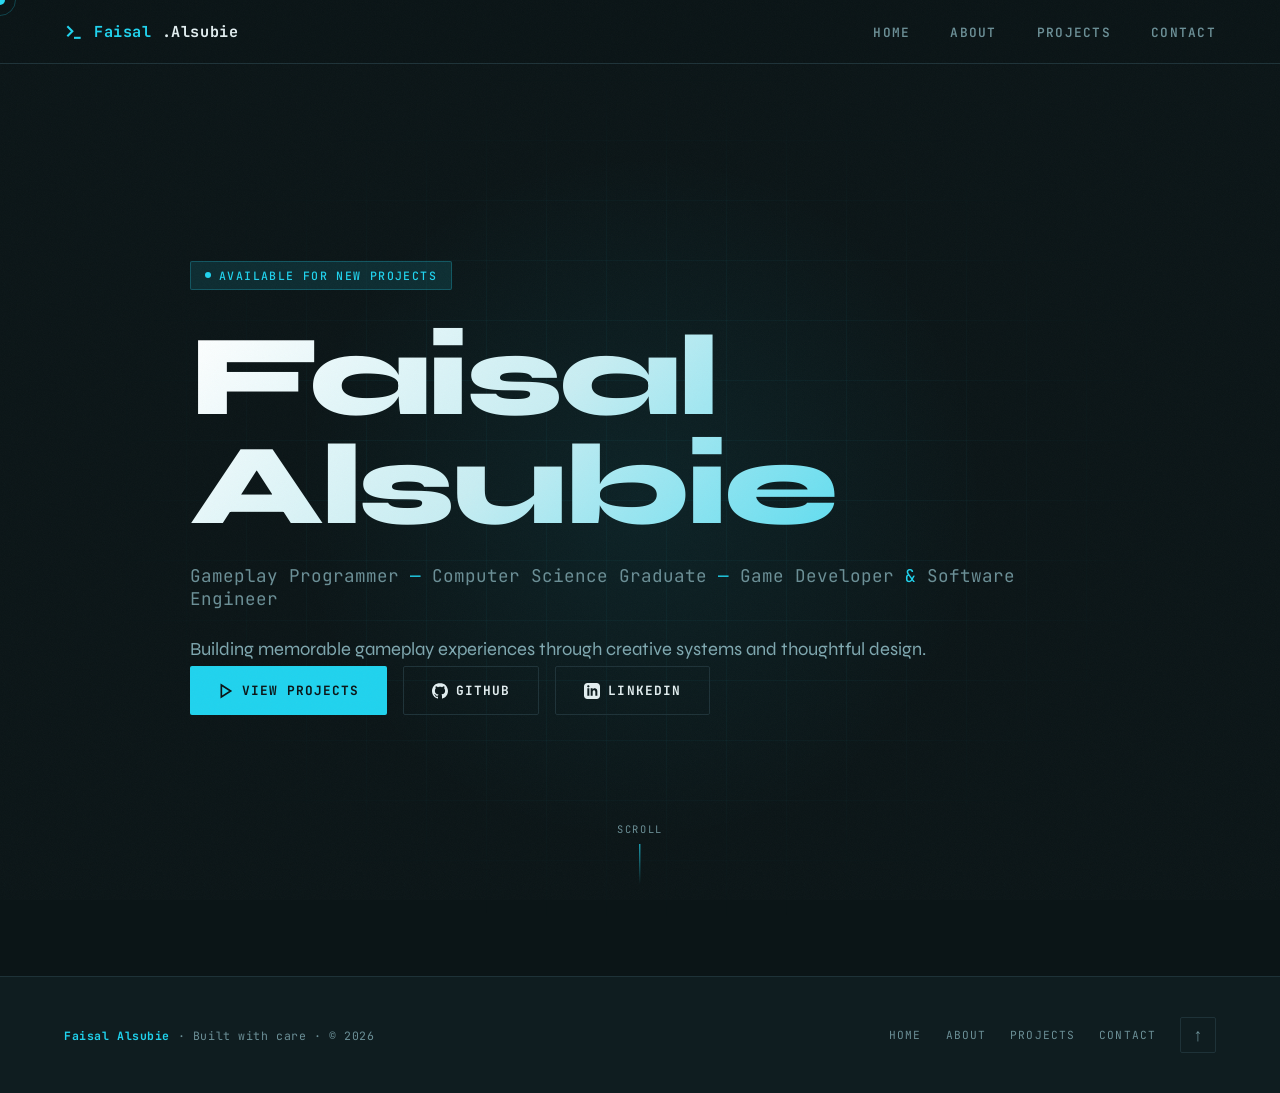
==== commit e6cec95c: "1" ====
--- a/index.html
+++ b/index.html
@@ -21,6 +21,9 @@
   *, *::before, *::after { box-sizing: border-box; margin: 0; padding: 0; }
   html { scroll-behavior: smooth; }
   body { background: var(--bg); color: var(--text); font-family: 'Syne', sans-serif; overflow-x: hidden; cursor: none; }
+  body.lightbox-active { cursor: auto; }
+  body.lightbox-active #cursor,
+  body.lightbox-active #cursor-ring { display: none !important; }
   #cursor { position: fixed; width: 10px; height: 10px; background: var(--primary); border-radius: 50%; pointer-events: none; z-index: 9999; transform: translate(-50%,-50%); transition: transform 0.1s, background 0.2s; mix-blend-mode: screen; }
   #cursor-ring { position: fixed; width: 32px; height: 32px; border: 1px solid var(--primary-border); border-radius: 50%; pointer-events: none; z-index: 9998; transform: translate(-50%,-50%); transition: all 0.15s ease; }
   body::before { content: ''; position: fixed; inset: 0; z-index: 9990; pointer-events: none; opacity: 0.03; background-image: url("data:image/svg+xml,%3Csvg viewBox='0 0 256 256' xmlns='http://www.w3.org/2000/svg'%3E%3Cfilter id='noise'%3E%3CfeTurbulence type='fractalNoise' baseFrequency='0.9' numOctaves='4' stitchTiles='stitch'/%3E%3C/filter%3E%3Crect width='100%25' height='100%25' filter='url(%23noise)' opacity='1'/%3E%3C/svg%3E"); background-size: 200px; }
@@ -38,7 +41,8 @@
   .mobile-menu a:hover { color: var(--primary); }
   .page { display: none; padding-top: 64px; min-height: 100vh; }
   .page.active { display: block; }
-  #home { position: relative; overflow: hidden; display: flex; align-items: center; justify-content: center; min-height: 100vh; padding: 80px 5vw 60px; }
+  #home { position: relative; overflow: hidden; min-height: 100vh; padding: 80px 5vw 60px; }
+  #home.active { display: flex; align-items: center; justify-content: center; }
   .hero-grid { position: absolute; inset: 0; background-image: linear-gradient(rgba(32,211,238,0.04) 1px, transparent 1px), linear-gradient(90deg, rgba(32,211,238,0.04) 1px, transparent 1px); background-size: 60px 60px; mask-image: radial-gradient(ellipse at 50% 50%, black 40%, transparent 75%); }
   .hero-glow { position: absolute; width: 700px; height: 700px; background: radial-gradient(circle, rgba(32,211,238,0.07) 0%, transparent 70%); top: 50%; left: 50%; transform: translate(-50%,-50%); pointer-events: none; }
   .hero-content { position: relative; z-index: 2; max-width: 900px; width: 100%; }
@@ -69,6 +73,14 @@
   .about-text p strong { color: var(--text); }
   .about-badges { display: flex; flex-wrap: wrap; gap: 8px; margin-top: 2rem; }
   .badge { font-family: 'JetBrains Mono', monospace; font-size: 0.7rem; font-weight: 500; letter-spacing: 0.08em; padding: 5px 12px; border-radius: 2px; border: 1px solid var(--primary-border); background: var(--primary-dim); color: var(--primary); }
+  .stat-row { display: flex; flex-wrap: wrap; gap: 1.5rem; margin: 2rem 0; }
+  .stat-box { flex: 1; min-width: 110px; background: var(--card); border: 1px solid var(--card-border); border-radius: 4px; padding: 1.25rem 1rem; text-align: center; }
+  .stat-num { font-family: 'JetBrains Mono', monospace; font-size: 1.7rem; font-weight: 700; color: var(--primary); line-height: 1; margin-bottom: 6px; }
+  .stat-label { font-family: 'JetBrains Mono', monospace; font-size: 0.62rem; letter-spacing: 0.08em; text-transform: uppercase; color: var(--muted); }
+  .stats-row { display: flex; gap: 1.5rem; margin-top: 2rem; flex-wrap: wrap; }
+  .stat-box { display: flex; flex-direction: column; gap: 2px; padding: 12px 18px; background: var(--bg2); border: 1px solid var(--card-border); border-radius: 4px; }
+  .stat-num { font-family: 'JetBrains Mono', monospace; font-size: 1.4rem; font-weight: 700; color: var(--primary); line-height: 1; }
+  .stat-label { font-family: 'JetBrains Mono', monospace; font-size: 0.62rem; letter-spacing: 0.08em; text-transform: uppercase; color: var(--muted); }
   .skills-col h3 { font-family: 'JetBrains Mono', monospace; font-size: 0.72rem; font-weight: 700; letter-spacing: 0.15em; text-transform: uppercase; color: var(--primary); margin-bottom: 1.5rem; padding-bottom: 0.75rem; border-bottom: 1px solid var(--card-border); }
   .skill-item { display: flex; align-items: center; justify-content: space-between; margin-bottom: 1rem; }
   .skill-name { font-size: 0.9rem; color: var(--text); }
@@ -102,24 +114,143 @@
   .project-link:hover { gap: 10px; }
   #project-detail { display: none; }
   #project-detail.active { display: block; }
-  .detail-hero { height: 380px; position: relative; overflow: hidden; }
-  .detail-hero-overlay { position: absolute; inset: 0; background: linear-gradient(to bottom,transparent 30%,var(--bg) 100%); }
-  .detail-content { max-width: 860px; margin: 0 auto; padding: 3rem 5vw 6rem; }
-  .detail-back { display: inline-flex; align-items: center; gap: 8px; font-family: 'JetBrains Mono', monospace; font-size: 0.72rem; font-weight: 700; letter-spacing: 0.1em; text-transform: uppercase; color: var(--muted); cursor: none; border: none; background: none; margin-bottom: 2.5rem; transition: color 0.2s; padding: 0; }
+
+  /* ── VIDEO HERO ── */
+  .detail-hero {
+    position: relative;
+    width: 100%;
+    /* ~35% of viewport height — comfortable but not overwhelming */
+    padding-top: 38%;
+    overflow: hidden;
+    background: #000;
+  }
+  .detail-hero iframe {
+    position: absolute;
+    inset: 0;
+    width: 100%;
+    height: 100%;
+    border: none;
+    z-index: 1;
+  }
+  .detail-hero-overlay {
+    position: absolute;
+    inset: 0;
+    background: linear-gradient(to bottom, transparent 60%, var(--bg) 100%);
+    z-index: 2;
+    pointer-events: none;
+  }
+  .detail-hero-static {
+    display: flex;
+    align-items: center;
+    justify-content: center;
+    background: radial-gradient(ellipse at 50% 40%, rgba(32,211,238,0.08) 0%, transparent 70%), var(--bg2);
+    background-size: cover;
+  }
+  .detail-hero-static svg { position: relative; z-index: 1; opacity: 0.9; }
+  .placeholder-note {
+    font-family: 'JetBrains Mono', monospace;
+    font-size: 0.72rem;
+    color: var(--muted);
+    background: var(--bg2);
+    border: 1px dashed var(--card-border);
+    border-radius: 4px;
+    padding: 0.9rem 1.1rem;
+    margin-top: 0.75rem;
+    line-height: 1.6;
+  }
+  .placeholder-note strong { color: var(--primary); }
+
+  /* ── SCREENSHOT GALLERY ── */
+  .screenshot-grid { display: grid; grid-template-columns: repeat(auto-fill,minmax(150px,1fr)); gap: 10px; margin-top: 0.5rem; }
+  .screenshot-thumb { position: relative; aspect-ratio: 16/10; border-radius: 4px; overflow: hidden; border: 1px solid var(--card-border); cursor: none; background: var(--bg3); transition: border-color 0.2s, transform 0.2s; }
+  .screenshot-thumb:hover { border-color: var(--primary-border); transform: translateY(-3px); }
+  .screenshot-thumb img { width: 100%; height: 100%; object-fit: cover; display: block; }
+  .screenshot-thumb.placeholder { display: flex; align-items: center; justify-content: center; flex-direction: column; gap: 6px; border-style: dashed; color: var(--muted); font-family: 'JetBrains Mono', monospace; font-size: 0.6rem; text-align: center; padding: 8px; cursor: default; }
+  .screenshot-thumb.placeholder:hover { transform: none; border-color: var(--card-border); }
+  .screenshot-thumb.placeholder svg { opacity: 0.6; }
+
+  #lightbox { position: fixed; inset: 0; background: rgba(5,10,11,0.94); z-index: 10050; display: none; align-items: center; justify-content: center; backdrop-filter: blur(6px); }
+  #lightbox.active { display: flex; }
+  #lightbox img { max-width: 88vw; max-height: 80vh; border-radius: 4px; border: 1px solid var(--card-border); box-shadow: 0 0 60px rgba(32,211,238,0.15); }
+  .lightbox-close, .lightbox-nav { position: absolute; display: flex; align-items: center; justify-content: center; width: 44px; height: 44px; border-radius: 2px; border: 1px solid var(--card-border); background: rgba(15,29,32,0.8); color: var(--text); cursor: none; transition: all 0.2s; }
+  .lightbox-close:hover, .lightbox-nav:hover { border-color: var(--primary); color: var(--primary); }
+  .lightbox-close { top: 24px; right: 24px; }
+  .lightbox-nav.prev { left: 24px; top: 50%; transform: translateY(-50%); }
+  .lightbox-nav.next { right: 24px; top: 50%; transform: translateY(-50%); }
+  .lightbox-caption { position: absolute; bottom: 28px; left: 50%; transform: translateX(-50%); font-family: 'JetBrains Mono', monospace; font-size: 0.7rem; letter-spacing: 0.08em; color: var(--muted); }
+
+  /* ── GAMEPLAY VIDEO SECTION ── */
+  .gameplay-section {
+    margin-bottom: 2.5rem;
+  }
+  .gameplay-section h3 {
+    font-family: 'JetBrains Mono', monospace;
+    font-size: 0.7rem;
+    font-weight: 700;
+    letter-spacing: 0.18em;
+    text-transform: uppercase;
+    color: var(--primary);
+    margin-bottom: 1rem;
+  }
+  .video-wrapper {
+    position: relative;
+    width: 100%;
+    padding-top: 56.25%; /* 16:9 */
+    border-radius: 4px;
+    overflow: hidden;
+    border: 1px solid var(--card-border);
+    background: #000;
+    box-shadow: 0 0 40px rgba(32,211,238,0.08);
+  }
+  .video-wrapper iframe {
+    position: absolute;
+    inset: 0;
+    width: 100%;
+    height: 100%;
+    border: none;
+  }
+  /* Scan-line overlay for style */
+  .video-wrapper::after {
+    content: '';
+    position: absolute;
+    inset: 0;
+    pointer-events: none;
+    background: repeating-linear-gradient(
+      to bottom,
+      transparent 0px,
+      transparent 3px,
+      rgba(0,0,0,0.04) 3px,
+      rgba(0,0,0,0.04) 4px
+    );
+    z-index: 2;
+    border-radius: 4px;
+  }
+  .video-caption {
+    font-family: 'JetBrains Mono', monospace;
+    font-size: 0.65rem;
+    letter-spacing: 0.1em;
+    color: var(--muted);
+    margin-top: 0.75rem;
+    text-align: center;
+    text-transform: uppercase;
+  }
+
+  .detail-content { max-width: 1140px; margin: 0 auto; padding: 3rem 5vw 6rem; }
+  .detail-back { display: inline-flex; align-items: center; gap: 8px; font-family: 'JetBrains Mono', monospace; font-size: 0.78rem; font-weight: 700; letter-spacing: 0.1em; text-transform: uppercase; color: var(--muted); cursor: none; border: none; background: none; margin-bottom: 2.5rem; transition: color 0.2s; padding: 0; }
   .detail-back:hover { color: var(--primary); }
-  .detail-title { font-size: clamp(2rem,5vw,3.5rem); font-weight: 800; margin-bottom: 0.5rem; }
-  .detail-subtitle { font-family: 'JetBrains Mono', monospace; font-size: 0.85rem; color: var(--primary); margin-bottom: 2rem; }
-  .detail-tags { display: flex; flex-wrap: wrap; gap: 8px; margin-bottom: 3rem; }
-  .detail-grid { display: grid; grid-template-columns: 1fr 300px; gap: 4rem; }
+  .detail-title { font-size: clamp(2.5rem,5vw,3.75rem); font-weight: 800; margin-bottom: 0.5rem; }
+  .detail-subtitle { font-family: 'JetBrains Mono', monospace; font-size: 0.95rem; color: var(--primary); margin-bottom: 2rem; }
+  .detail-tags { display: flex; flex-wrap: wrap; gap: 10px; margin-bottom: 3rem; }
+  .detail-grid { display: grid; grid-template-columns: minmax(0,1.35fr) minmax(280px,360px); gap: 4rem; align-items: start; }
   .detail-section { margin-bottom: 2.5rem; }
-  .detail-section h3 { font-family: 'JetBrains Mono', monospace; font-size: 0.7rem; font-weight: 700; letter-spacing: 0.18em; text-transform: uppercase; color: var(--primary); margin-bottom: 1rem; }
-  .detail-section p { color: #7fa8b0; line-height: 1.8; font-size: 0.95rem; }
-  .detail-section ul { list-style: none; display: flex; flex-direction: column; gap: 6px; }
-  .detail-section ul li { display: flex; align-items: center; gap: 8px; color: #7fa8b0; font-size: 0.9rem; }
-  .detail-section ul li::before { content: '›'; color: var(--primary); font-size: 1.1rem; }
-  .meta-box { background: var(--bg2); border: 1px solid var(--card-border); border-radius: 4px; padding: 1.5rem; margin-bottom: 1.5rem; }
-  .meta-box h4 { font-family: 'JetBrains Mono', monospace; font-size: 0.65rem; font-weight: 700; letter-spacing: 0.18em; text-transform: uppercase; color: var(--primary); margin-bottom: 0.75rem; }
-  .meta-box p { color: #7fa8b0; font-size: 0.88rem; }
+  .detail-section h3 { font-family: 'JetBrains Mono', monospace; font-size: 0.82rem; font-weight: 700; letter-spacing: 0.18em; text-transform: uppercase; color: var(--primary); margin-bottom: 1rem; }
+  .detail-section p { color: #7fa8b0; line-height: 1.85; font-size: 1rem; }
+  .detail-section ul { list-style: none; display: flex; flex-direction: column; gap: 8px; }
+  .detail-section ul li { display: flex; align-items: center; gap: 10px; color: #7fa8b0; font-size: 1rem; }
+  .detail-section ul li::before { content: '›'; color: var(--primary); font-size: 1.2rem; }
+  .meta-box { background: var(--bg2); border: 1px solid var(--card-border); border-radius: 4px; padding: 1.75rem; margin-bottom: 1.5rem; }
+  .meta-box h4 { font-family: 'JetBrains Mono', monospace; font-size: 0.75rem; font-weight: 700; letter-spacing: 0.18em; text-transform: uppercase; color: var(--primary); margin-bottom: 0.85rem; }
+  .meta-box p { color: #7fa8b0; font-size: 1rem; line-height: 1.7; }
   .contact-grid { display: grid; grid-template-columns: 1fr 1fr; gap: 5rem; max-width: 1000px; margin: 0 auto; align-items: start; }
   .contact-links { display: flex; flex-direction: column; gap: 1.25rem; margin-top: 2rem; }
   .contact-link { display: flex; align-items: center; gap: 1rem; padding: 1.25rem 1.5rem; background: var(--card); border: 1px solid var(--card-border); border-radius: 4px; text-decoration: none; transition: all 0.2s; cursor: none; }
@@ -153,6 +284,24 @@
   @keyframes glitch2 { 0%,100% { opacity:0; } 20%,80% { opacity:0.5; } }
   .page-transition { animation: pageIn 0.35s ease; }
   @keyframes pageIn { from { opacity:0; transform:translateY(12px); } to { opacity:1; transform:translateY(0); } }
+
+  /* ── NAVIGATION LOADING FEEDBACK ── */
+  #load-bar {
+    position: fixed;
+    top: 0; left: 0;
+    height: 2.5px;
+    width: 0%;
+    background: var(--primary);
+    box-shadow: 0 0 8px var(--primary), 0 0 2px var(--primary);
+    z-index: 10000;
+    transition: width 0.22s cubic-bezier(.4,0,.2,1), opacity 0.2s ease;
+    opacity: 0;
+  }
+  #load-bar.loading { opacity: 1; width: 85%; }
+  #load-bar.done { opacity: 1; width: 100%; }
+  @media (max-width:1024px) {
+    .detail-grid { grid-template-columns: 1fr; }
+  }
   @media (max-width:768px) {
     .nav-links { display: none; }
     .hamburger { display: flex; }
@@ -162,6 +311,7 @@
     .exp-item { grid-template-columns: 1fr; gap: 0.25rem; }
     .exp-dot { display: none; }
     section { padding: 70px 5vw; }
+    /* hero uses padding-top aspect ratio — no height override needed */
   }
 </style>
 </head>
@@ -169,6 +319,7 @@
 
 <div id="cursor"></div>
 <div id="cursor-ring"></div>
+<div id="load-bar"></div>
 
 <!-- NAV -->
 <nav>
@@ -204,8 +355,8 @@
     <div class="hero-content">
       <div class="hero-tag"><span class="dot"></span> Available for new projects</div>
       <h1 class="hero-name glitch" data-text="Faisal Alsubie">Faisal Alsubie</h1>
-      <p class="hero-role">Computer Science Graduate <span class="accent">—</span> Game Developer <span class="accent">&amp;</span> Software Engineer</p>
-      <p class="hero-bio">Crafting immersive experiences through code and gameplay. Specialized in building interactive worlds, high-performance software, and bringing stories to life through games.</p>
+      <p class="hero-role">Gameplay Programmer <span class="accent">—</span> Computer Science Graduate <span class="accent">—</span> Game Developer <span class="accent">&amp;</span> Software Engineer</p><span
+      <p class="hero-bio">Building memorable gameplay experiences through creative systems and thoughtful design.</p>
       <div class="hero-ctas">
         <a class="btn-primary" href="#" onclick="navigate('projects')">
           <svg width="16" height="16" viewBox="0 0 24 24" fill="none" stroke="currentColor" stroke-width="2.5"><polygon points="5 3 19 12 5 21 5 3"/></svg>
@@ -222,8 +373,6 @@
       </div>
     </div>
     <div class="hero-scroll">scroll</div>
- </div>
-    </div>
   </section>
 </div>
 
@@ -235,15 +384,21 @@
       <div class="about-text fade-in">
         <h2 class="section-title">Building worlds,<br>one line at a time.</h2>
         <div class="divider"></div>
-        <p>Hi, I'm <strong>Faisal Alsubie</strong> — a Computer Science graduate with a passion for game development and interactive storytelling. I bridge the gap between technical precision and creative vision.</p>
-        <p>From building AI-driven systems to crafting narrative experiences, I bring the same intensity to every project. I led The Game Hub student community, organized events, and helped foster a culture of creativity.</p>
-        <p>When I'm not writing C# or Blueprints, I'm exploring how stories, systems, and mechanics can come together to create something truly memorable.</p>
+        <p>I'm <strong>Faisal Alsubie</strong> a Computer Science graduate and Gameplay Programmer passionate about creating games that combine engaging mechanics with meaningful experiences.</p>
+        <p>I specialize in Unity (C#) and Unreal Engine, with experience developing gameplay systems, UI, rapid prototypes, and interactive mechanics through bootcamps, game jams, and personal projects.</p>
+        <p>Beyond development, I serve as President of <strong>The Game Hub</strong>, a Saudi Digital Academy-backed community where I organize workshops, game jams, and educational initiatives to support aspiring game developers.</p>
+        <p>I'm particularly interested in gameplay programming, systems design, and using Saudi culture and history as inspiration for unique interactive experiences. Whether I'm designing mechanics, writing gameplay code, or prototyping new ideas, I enjoy turning concepts into polished, playable experiences.</p>
         <div class="about-badges">
           <span class="badge">Unity</span><span class="badge">Unreal Engine 5</span>
           <span class="badge">C#</span><span class="badge">C++</span>
           <span class="badge">Java</span><span class="badge">Python</span>
           <span class="badge">Flutter</span><span class="badge">Game Design</span>
-          <span class="badge">Narrative Design</span>
+          <span class="badge">Narrative Design</span><span class="badge">Heritage Games</span>
+        </div>
+        <div class="stats-row">
+          <div class="stat-box"><span class="stat-num">500+</span><span class="stat-label">Community Members</span></div>
+          <div class="stat-box"><span class="stat-num">22</span><span class="stat-label">Workshops Run</span></div>
+          <div class="stat-box"><span class="stat-num">3</span><span class="stat-label">University Partnerships</span></div>
         </div>
       </div>
       <div class="fade-in" style="animation-delay:0.15s">
@@ -261,6 +416,7 @@
             <div class="skill-item"><span class="skill-name">Unity Engine</span><div class="skill-bar"><div class="skill-fill" style="animation-delay:0.7s"></div></div></div>
             <div class="skill-item"><span class="skill-name">Unreal Engine 5</span><div class="skill-bar"><div class="skill-fill" style="animation-delay:0.8s"></div></div></div>
             <div class="skill-item"><span class="skill-name">Game Design</span><div class="skill-bar"><div class="skill-fill" style="animation-delay:0.9s"></div></div></div>
+            <div class="skill-item"><span class="skill-name">Shader Graph</span><div class="skill-bar"><div class="skill-fill" style="animation-delay:0.95s"></div></div></div>
           </div>
           <div class="skills-col" style="margin-top:1.5rem;">
             <h3>Other Skills</h3>
@@ -283,7 +439,7 @@
           <div class="exp-dot"></div>
           <div class="exp-role">Volunteering as the President of The Game Hub</div>
           <div class="exp-company">Student Community · SDA | Saudi Digital Academy |</div>
-          <div class="exp-desc">Led and grew a student game development community. Organized game jams, workshops, and events. Mentored junior members and built a collaborative creative environment for aspiring developers.</div>
+          <div class="exp-desc">Lead a 500+ member student game development community affiliated with the Saudi Digital Academy. Ran 22 workshops, built 3 university partnerships, and organized game jams and events. Recently led the community's pitch preparation for the Misk Foundation's Incubator Program evaluation committee. Mentored junior members and built a collaborative creative environment for aspiring developers.</div>
         </div>
       </div>
       <div class="exp-item">
@@ -319,6 +475,90 @@
     </div>
     <div class="projects-grid">
 
+      <!-- Heritage Keeper -->
+      <div class="project-card" onclick="openProject('heritagekeeper')">
+        <div class="project-thumb">
+          <div class="project-thumb-inner" style="background:linear-gradient(160deg,#1a2e1f 0%,#0f1d20 100%);">
+           <img src="assets/images/TheHeritageKeeperLogo.png"
+                 alt="Heritage Keeper"
+                 style="width:100%;height:100%;object-fit:cover;display:block;" />
+          </div>
+          <div class="project-thumb-overlay"></div>
+          <div class="project-tags">
+            <span class="tag">Puzzle Adventure</span>
+            <span class="tag">Unity</span>
+            <span class="tag">C#</span>
+          </div>
+        </div>
+        <div class="project-body">
+          <div class="project-title">Heritage Keeper</div>
+          <div class="project-desc">A first-person cave puzzle adventure built around authentic Thamudic petroglyphs, cipher puzzles, and a rising void mechanic.</div>
+          <span class="project-link">View Project <span class="arrow">→</span></span>
+        </div>
+      </div>
+
+      <!-- Spider Ball -->
+      <div class="project-card" onclick="openProject('spiderball')">
+        <div class="project-thumb">
+          <div class="project-thumb-inner" style="background:linear-gradient(160deg,#241a2e 0%,#0f1d20 100%);">
+            <img src="assets/images/SpiderBall4.png" alt="Spider Ball" style="width:100%;height:100%;object-fit:cover;display:block;" />
+          </div>
+          <div class="project-thumb-overlay"></div>
+          <div class="project-tags">
+            <span class="tag">Bootcamp Project</span>
+            <span class="tag">Unity</span>
+            <span class="tag">C#</span>
+          </div>
+        </div>
+        <div class="project-body">
+          <div class="project-title">Spider Ball</div>
+          <div class="project-desc">A physics-driven bootcamp project, polished and presented alongside Heritage Keeper.</div>
+          <span class="project-link">View Project <span class="arrow">→</span></span>
+        </div>
+      </div>
+
+      <!-- 0 Days Since Last Accident -->
+      <div class="project-card" onclick="openProject('zerodays')">
+        <div class="project-thumb">
+          <div class="project-thumb-inner" style="background:linear-gradient(160deg,#2e1a1a 0%,#0f1d20 100%);">
+            <img src="assets/images/0Days1.png" alt="0 Days Since Last Accident" style="width:100%;height:100%;object-fit:cover;display:block;" />
+          </div>
+          <div class="project-thumb-overlay"></div>
+          <div class="project-tags">
+            <span class="tag">Endless Runner</span>
+            <span class="tag">Unity</span>
+            <span class="tag">C#</span>
+          </div>
+        </div>
+        <div class="project-body">
+          <div class="project-title">0 Days Since Last Accident</div>
+          <div class="project-desc">A fast-paced 3D endless runner built during the Unity bootcamp, published on itch.io.</div>
+          <span class="project-link">View Project <span class="arrow">→</span></span>
+        </div>
+      </div>
+
+      <!-- Let Me Work In Peace -->
+      <div class="project-card" onclick="openProject('letmework')">
+        <div class="project-thumb">
+          <div class="project-thumb-inner" style="padding:0;overflow:hidden;background:#0a1a10;">
+            <img src="https://img.itch.zone/aW1nLzI1NTAwMjMzLnBuZw==/original/pUv%2FF2.png"
+                 alt="LET ME WORK IN PEACE"
+                 style="width:100%;height:100%;object-fit:cover;display:block;" />
+          </div>
+          <div class="project-thumb-overlay"></div>
+          <div class="project-tags">
+            <span class="tag">Comedy Game</span>
+            <span class="tag">Unity</span>
+            <span class="tag">C#</span>
+          </div>
+        </div>
+        <div class="project-body">
+          <div class="project-title">LET ME WORK IN PEACE</div>
+          <div class="project-desc">A chaotic comedy game simulating the absolute mayhem of working in customer service — because someone had to.</div>
+          <span class="project-link">View Project <span class="arrow">→</span></span>
+        </div>
+      </div>
+
       <!-- Sheherazade -->
       <div class="project-card" onclick="openProject('sheherazade')">
         <div class="project-thumb">
@@ -341,28 +581,6 @@
         </div>
       </div>
 
-      <!-- Let Me Work In Peace -->
-      <div class="project-card" onclick="openProject('letmework')">
-        <div class="project-thumb">
-          <div class="project-thumb-inner" style="padding:0;overflow:hidden;background:#0a1a10;">
-            <img src="https://img.itch.zone/aW1nLzI1NTAwMjMzLnBuZw==/original/pUv%2FF2.png"
-                 alt="LET ME WORK IN PEACE"
-                 style="width:100%;height:100%;object-fit:cover;display:block;" />
-          </div>
-          <div class="project-thumb-overlay"></div>
-          <div class="project-tags">
-            <span class="tag">Comedy Game</span>
-            <span class="tag">Unity</span>
-            <span class="tag">C#</span>
-          </div>
-        </div>
-        <div class="project-body">
-          <div class="project-title">LET ME WORK IN PEACE</div>
-          <div class="project-desc">A chaotic comedy game simulating the absolute mayhem of working in customer service — because someone had to.</div>
-          <span class="project-link">View Project <span class="arrow">→</span></span>
-        </div>
-      </div>
-
       <!-- Coming soon -->
       <div class="project-card" style="opacity:0.5;cursor:default;">
         <div class="project-thumb">
@@ -387,34 +605,41 @@
 
   <!-- SHEHERAZADE DETAIL -->
   <div id="detail-sheherazade" class="detail-page" style="display:none;">
-    <div class="detail-hero" style="background:#1a0a2e;">
-      <img src="https://img.itch.zone/aW1hZ2UvNDMyMTQxNS8yNTc5MzU4NS5wbmc=/347x500/K7Y618.png"
-           alt="Sheherazade: Last Tale, One More Night"
-           style="width:100%;height:100%;object-fit:cover;position:absolute;inset:0;opacity:0.75;" />
+
+    <!-- VIDEO HERO — autoplay muted for ambient feel -->
+    <div class="detail-hero">
+      <iframe
+        src="https://drive.google.com/file/d/11Xil39br6Fm64OwgP_6ACWDgoerfCAvU/preview"
+        allow="autoplay"
+        allowfullscreen
+        title="Sheherazade gameplay video">
+      </iframe>
       <div class="detail-hero-overlay"></div>
     </div>
+
     <div class="detail-content">
       <button class="detail-back" onclick="navigate('projects')">&#8592; Back to Projects</button>
-      <div class="section-label">// visual novel · 2024</div>
+      <div class="section-label">// visual novel · 2026</div>
       <h1 class="detail-title">Sheherazade: Last Tale,<br>One More Night</h1>
       <div class="detail-subtitle">A narrative inversion of the 1001 Nights</div>
       <div class="detail-tags">
         <span class="tag">Visual Novel</span><span class="tag">Unity</span>
         <span class="tag">C#</span><span class="tag">Narrative Design</span><span class="tag">2D Art</span>
       </div>
+
       <div class="detail-grid">
         <div>
           <div class="detail-section">
             <h3>About the Game</h3>
             <p>Sheherazade: Last Tale, One More Night is a narrative-driven visual novel that takes the iconic 1001 Nights story and flips the dynamic entirely. In this version, the king is the storyteller and Sheherazade sits in judgment — deciding whether each tale is worthy of her mercy or condemnation.</p>
             <br>
-            <p>Each night presents a new tale as the king, and it must be an interesting teal or you die .</p>
+            <p>Each night presents a new tale as the king, and it must be an interesting tale or you die.</p>
           </div>
           <div class="detail-section">
             <h3>My Role</h3>
             <ul>
               <li>Lead Developer &amp; Designer</li>
-              <li>branching dialogue system</li>
+              <li>Branching dialogue system</li>
               <li>Unity implementation of the visual novel engine</li>
               <li>Custom scene transition system</li>
               <li>Audio implementation</li>
@@ -438,28 +663,53 @@
             </svg>
             Play on itch.io
           </a>
-        </div>
+          <div class="meta-box">
+            <h4>Screenshots</h4>
+            <div class="screenshot-grid" id="gallery-sheherazade"></div>
+          </div>
+        </div>
+      </div>
+
+      <!-- ── GAMEPLAY VIDEO (full-width) ── -->
+      <div class="gameplay-section">
+        <h3>Gameplay</h3>
+        <div class="video-wrapper">
+          <iframe
+            src="https://drive.google.com/file/d/11Xil39br6Fm64OwgP_6ACWDgoerfCAvU/preview"
+            allow="autoplay; fullscreen"
+            allowfullscreen
+            title="Sheherazade gameplay footage">
+          </iframe>
+        </div>
+        <p class="video-caption">// gameplay footage — sheherazade: last tale, one more night</p>
       </div>
     </div>
   </div>
 
   <!-- LET ME WORK IN PEACE DETAIL -->
   <div id="detail-letmework" class="detail-page" style="display:none;">
-    <div class="detail-hero" style="background:#0a1a10;">
-      <img src="https://img.itch.zone/aW1nLzI1NTAwMjMzLnBuZw==/original/pUv%2FF2.png"
-           alt="LET ME WORK IN PEACE"
-           style="width:100%;height:100%;object-fit:cover;position:absolute;inset:0;opacity:0.75;" />
+
+    <!-- VIDEO HERO -->
+    <div class="detail-hero">
+      <iframe
+        src="https://drive.google.com/file/d/1kCt1rSUnfi7wHA4UNK37YxIOEYxjn-6P/preview"
+        allow="autoplay"
+        allowfullscreen
+        title="LET ME WORK IN PEACE gameplay video">
+      </iframe>
       <div class="detail-hero-overlay"></div>
     </div>
+
     <div class="detail-content">
       <button class="detail-back" onclick="navigate('projects')">&#8592; Back to Projects</button>
-      <div class="section-label">// comedy game · 2024</div>
+      <div class="section-label">// comedy game · 2026</div>
       <h1 class="detail-title">LET ME WORK<br>IN PEACE</h1>
       <div class="detail-subtitle">A customer service survival simulator</div>
       <div class="detail-tags">
         <span class="tag">Comedy</span><span class="tag">Unity</span>
         <span class="tag">C#</span><span class="tag">Game Jam</span><span class="tag">Simulation</span>
       </div>
+
       <div class="detail-grid">
         <div>
           <div class="detail-section">
@@ -478,7 +728,7 @@
           </div>
           <div class="detail-section">
             <h3>Technical Highlights</h3>
-            <p>Built in Unity for Windows, the game revolves around a rising stress bar that reacts dynamically to every player action — completing tasks increases it, customer interruptions spike it, and relief mechanics like coffee breaks or phone use temporarily bring it down. Each workday is structured around UI-based mini-games that simulate repetitive work tasks under escalating time pressure. The manager system runs independently, triggering interruptions at set thresholds to layer difficulty without relying on randomness alone. Stress management becomes the core loop, forcing the player to constantly weigh task completion against sanity.</p>
+            <p>Built in Unity for Windows, the game revolves around a rising stress bar that reacts dynamically to every player action — completing tasks increases it, customer interruptions spike it, and relief mechanics like coffee breaks or phone use temporarily bring it down. Each workday is structured around UI-based mini-games that simulate repetitive work tasks under escalating time pressure. The manager system runs independently, triggering interruptions at set thresholds to layer difficulty without relying on randomness alone.</p>
           </div>
         </div>
         <div>
@@ -494,6 +744,223 @@
             </svg>
             Play on itch.io
           </a>
+          <div class="meta-box">
+            <h4>Screenshots</h4>
+            <div class="screenshot-grid" id="gallery-letmework"></div>
+          </div>
+        </div>
+      </div>
+    </div>
+  </div>
+
+  <!-- HERITAGE KEEPER DETAIL -->
+  <div id="detail-heritagekeeper" class="detail-page" style="display:none;">
+
+    <!-- VIDEO HERO -->
+    <div class="detail-hero">
+      <iframe
+        src="https://drive.google.com/file/d/1d_eZxcdmD_8tOrD3W439J7L8KYmeNDrN/preview"
+        allow="autoplay"
+        allowfullscreen
+        title="Heritage Keeper gameplay video">
+      </iframe>
+      <div class="detail-hero-overlay"></div>
+    </div>
+
+    <div class="detail-content">
+      <button class="detail-back" onclick="navigate('projects')">&#8592; Back to Projects</button>
+      <div class="section-label">// puzzle adventure · 2026</div>
+      <h1 class="detail-title">Heritage Keeper</h1>
+      <div class="detail-subtitle">A cave puzzle adventure inspired by Thamudic petroglyphs</div>
+      <div class="detail-tags">
+        <span class="tag">Unity</span><span class="tag">C#</span>
+        <span class="tag">Puzzle</span><span class="tag">Heritage</span><span class="tag">First-Person</span>
+      </div>
+
+      <div class="detail-grid">
+        <div>
+          <div class="detail-section">
+            <h3>About the Game</h3>
+            <p>Heritage Keeper is a solo-developed first-person puzzle adventure inspired by Saudi Arabia's rich cultural heritage. Created as the capstone project for a Unity bootcamp, players explore five interconnected cave chambers while solving puzzles based on authentic Thamudic symbols.</p>
+            <br>
+            <p>Equipped with a magical lantern that serves as both a light source and puzzle-solving tool, players must decipher ancient inscriptions while escaping a mysterious void that relentlessly consumes the cave behind them.</p>
+          </div>
+          <div class="detail-section">
+            <h3>My Role</h3>
+            <p><strong>Solo Developer</strong>,</p>
+            <ul>
+              <li>Gameplay Programming</li>
+              <li>Game Design</li>
+              <li>Puzzle Design</li>
+              <li>Level Design</li>
+              <li>UI Implementation</li>
+              <li>Audio Integration</li>
+            </ul>
+          </div>
+          <div class="detail-section">
+            <h3>Technical Highlights</h3>
+             <ul>
+              <li>Designed a modular cipher puzzle system based on authentic Thamudic symbols.</li>
+              <li>Developed a multi-purpose magic lantern mechanic used for navigation and puzzle-solving.</li>
+              <li>Created a dynamic rising void system that continuously increases gameplay tension.</li>
+              <li>Built custom visual effects using Unity Shader Graph.</li>
+              <li>Designed and implemented all gameplay systems, levels, and interactions.</li>
+            </ul>
+          </div>
+        </div>
+        <div>
+          <div class="meta-box"><h4>Platform</h4><p>PC (Windows)</p></div>
+          <div class="meta-box"><h4>Engine</h4><p>Unity</p></div>
+          <div class="meta-box"><h4>Languages</h4><p>C#</p></div>
+          <div class="meta-box"><h4>Context</h4><p>Unity bootcamp presentation project</p></div>
+          <a class="btn-secondary" href="https://fesalalsubie.itch.io/heritage-keeper"
+             style="width:100%;justify-content:center;margin-top:0.5rem;" target="_blank">
+            <svg width="14" height="14" viewBox="0 0 24 24" fill="none" stroke="currentColor" stroke-width="2">
+              <path d="M18 13v6a2 2 0 0 1-2 2H5a2 2 0 0 1-2-2V8a2 2 0 0 1 2-2h6"/>
+              <polyline points="15 3 21 3 21 9"/><line x1="10" y1="14" x2="21" y2="3"/>
+            </svg>
+            Play on itch.io
+          </a>
+          <div class="meta-box">
+            <h4>Screenshots</h4>
+            <div class="screenshot-grid" id="gallery-heritagekeeper"></div>
+          </div>
+        </div>
+      </div>
+    </div>
+  </div>
+
+  <!-- 0 DAYS SINCE LAST ACCIDENT DETAIL -->
+  <div id="detail-zerodays" class="detail-page" style="display:none;">
+
+    <!-- VIDEO HERO -->
+    <div class="detail-hero">
+      <iframe
+        src="https://drive.google.com/file/d/1odLbtA032jt-DyJ8zeqHHiwFWYy5xfxj/preview"
+        allow="autoplay"
+        allowfullscreen
+        title="0 Days Since Last Accident gameplay video">
+      </iframe>
+      <div class="detail-hero-overlay"></div>
+    </div>
+
+    <div class="detail-content">
+      <button class="detail-back" onclick="navigate('projects')">&#8592; Back to Projects</button>
+      <div class="section-label">// 3d endless runner · 2026</div>
+      <h1 class="detail-title">0 Days Since<br>Last Accident</h1>
+      <div class="detail-subtitle">A fast-paced 3D endless runner</div>
+      <div class="detail-tags">
+        <span class="tag">Unity</span><span class="tag">C#</span>
+        <span class="tag">Endless Runner</span><span class="tag">3D</span>
+      </div>
+
+      <div class="detail-grid">
+        <div>
+          <div class="detail-section">
+            <h3>About the Game</h3>
+            <p>0 Days Since Last Accident is a solo-developed 3D endless runner where players dodge increasingly dangerous obstacles while surviving for as long as possible. As the game progresses, both speed and challenge continuously increase, creating an addictive, high-score-focused experience.</p>
+          </div>
+          <div class="detail-section">
+            <h3>My Role</h3>
+            <p><strong>Solo Developer</strong>,</p>
+            <ul>
+              <li>Gameplay Programming</li>
+              <li>Player Controller</li>
+              <li>UI Design</li>
+              <li>Procedural Systems</li>
+              <li>Game Design</li>
+            </ul>
+          </div>
+          <div class="detail-section">
+            <h3>Technical Highlights</h3>
+             <ul>
+              <li>Built a procedural obstacle spawning system.</li>
+              <li>Designed a dynamic difficulty system that increases over time.</li>
+              <li>Developed responsive player movement and collision mechanics.</li>
+              <li>Implemented score tracking, UI, and game-over flow.</li>
+            </ul>
+          </div>
+        </div>
+        <div>
+          <div class="meta-box"><h4>Platform</h4><p>PC</p></div>
+          <div class="meta-box"><h4>Engine</h4><p>Unity</p></div>
+          <div class="meta-box"><h4>Languages</h4><p>C#</p></div>
+          <div class="meta-box"><h4>Genre</h4><p>Endless Runner</p></div>
+          <a class="btn-secondary" href="https://fesalalsubie.itch.io/0-days-since-last-accident"
+             style="width:100%;justify-content:center;margin-top:0.5rem;" target="_blank">
+            <svg width="14" height="14" viewBox="0 0 24 24" fill="none" stroke="currentColor" stroke-width="2">
+              <path d="M18 13v6a2 2 0 0 1-2 2H5a2 2 0 0 1-2-2V8a2 2 0 0 1 2-2h6"/>
+              <polyline points="15 3 21 3 21 9"/><line x1="10" y1="14" x2="21" y2="3"/>
+            </svg>
+            Play on itch.io
+          </a>
+          <div class="meta-box">
+            <h4>Screenshots</h4>
+            <div class="screenshot-grid" id="gallery-zerodays"></div>
+          </div>
+        </div>
+      </div>
+    </div>
+  </div>
+
+  <!-- SPIDER BALL DETAIL -->
+  <div id="detail-spiderball" class="detail-page" style="display:none;">
+
+    <!-- VIDEO HERO -->
+    <div class="detail-hero">
+      <iframe
+        src="https://drive.google.com/file/d/1DIeASw4yawteycjMvZm-5xfBr7hTItjt/preview"
+        allow="autoplay"
+        allowfullscreen
+        title="Spider Ball gameplay video">
+      </iframe>
+      <div class="detail-hero-overlay"></div>
+    </div>
+
+    <div class="detail-content">
+      <button class="detail-back" onclick="navigate('projects')">&#8592; Back to Projects</button>
+      <div class="section-label">// bootcamp project · 2026</div>
+      <h1 class="detail-title">Spider Ball</h1>
+      <div class="detail-tags">
+        <span class="tag">Unity</span><span class="tag">C#</span><span class="tag">Bootcamp Project</span>
+      </div>
+
+      <div class="detail-grid">
+        <div>
+          <div class="detail-section">
+            <h3>About the Game</h3>
+            <p>Spider Ball is a solo-developed 2D physics puzzle game created during the same Unity bootcamp as Heritage Keeper. Designed with mobile gameplay in mind, players use momentum, physics, and environmental interactions to guide a spider through increasingly challenging levels.</p>
+          </div>
+          <div class="detail-section">
+            <h3>My Role</h3>
+            <p><strong>Solo Developer</strong>,</p>
+            <ul>
+              <li>Gameplay Programming</li>
+              <li>Physics Systems</li>
+              <li>UI Design</li>
+              <li>Level Design</li>
+              <li>Game Design</li>
+            </ul>
+          </div>
+          <div class="detail-section">
+            <h3>Technical Highlights</h3>
+             <ul>
+              <li>Developed custom physics-based movement mechanics.</li>
+              <li>Designed levels around momentum and precision.</li>
+              <li>Implemented responsive controls for mobile gameplay.</li>
+              <li>Built using Unity and C#.</li>
+            </ul>
+          </div>
+        </div>
+        <div>
+          <div class="meta-box"><h4>Platform</h4><p>PC</p></div>
+          <div class="meta-box"><h4>Engine</h4><p>Unity</p></div>
+          <div class="meta-box"><h4>Languages</h4><p>C#</p></div>
+          <div class="meta-box"><h4>Context</h4><p>Unity bootcamp presentation project</p></div>
+          <div class="meta-box">
+            <h4>Screenshots</h4>
+            <div class="screenshot-grid" id="gallery-spiderball"></div>
+          </div>
         </div>
       </div>
     </div>
@@ -565,6 +1032,21 @@
   </section>
 </div>
 
+<!-- SCREENSHOT LIGHTBOX -->
+<div id="lightbox" onclick="if(event.target===this)closeLightbox()">
+  <button class="lightbox-close" onclick="closeLightbox()">
+    <svg width="16" height="16" viewBox="0 0 24 24" fill="none" stroke="currentColor" stroke-width="2.2"><line x1="18" y1="6" x2="6" y2="18"/><line x1="6" y1="6" x2="18" y2="18"/></svg>
+  </button>
+  <button class="lightbox-nav prev" onclick="lightboxNav(-1)">
+    <svg width="18" height="18" viewBox="0 0 24 24" fill="none" stroke="currentColor" stroke-width="2.2"><polyline points="15 18 9 12 15 6"/></svg>
+  </button>
+  <img id="lightbox-img" src="" alt="Screenshot" />
+  <button class="lightbox-nav next" onclick="lightboxNav(1)">
+    <svg width="18" height="18" viewBox="0 0 24 24" fill="none" stroke="currentColor" stroke-width="2.2"><polyline points="9 18 15 12 9 6"/></svg>
+  </button>
+  <div class="lightbox-caption" id="lightbox-caption"></div>
+</div>
+
 <!-- FOOTER -->
 <footer>
   <div class="footer-left"><strong>Faisal Alsubie</strong> &middot; Built with care &middot; &copy; 2026</div>
@@ -592,41 +1074,170 @@
     requestAnimationFrame(animateCursor);
   }
   animateCursor();
-  document.querySelectorAll('a,button,[onclick]').forEach(el=>{
-    el.addEventListener('mouseenter',()=>{ring.style.transform='translate(-50%,-50%) scale(1.8)';ring.style.borderColor='var(--primary)';});
-    el.addEventListener('mouseleave',()=>{ring.style.transform='translate(-50%,-50%) scale(1)';ring.style.borderColor='rgba(32,211,238,0.25)';});
+  document.addEventListener('mouseover', e=>{
+    if(e.target.closest('a,button,[onclick],.screenshot-thumb:not(.placeholder)')){
+      ring.style.transform='translate(-50%,-50%) scale(1.8)';ring.style.borderColor='var(--primary)';
+    }
   });
+  document.addEventListener('mouseout', e=>{
+    if(e.target.closest('a,button,[onclick],.screenshot-thumb:not(.placeholder)')){
+      ring.style.transform='translate(-50%,-50%) scale(1)';ring.style.borderColor='rgba(32,211,238,0.25)';
+    }
+  });
+
+  // NAVIGATION LOADING FEEDBACK
+  const loadBar = document.getElementById('load-bar');
+
+  function runTransition(swapFn){
+    // 1. flash the progress bar so the click registers immediately
+    loadBar.classList.remove('done');
+    void loadBar.offsetWidth; // restart animation
+    loadBar.classList.add('loading');
+
+    // 2. swap content on the very next frame — old page gone, new page in, no in-between state
+    requestAnimationFrame(() => {
+      swapFn();
+      window.scrollTo(0, 0);
+
+      loadBar.classList.remove('loading');
+      loadBar.classList.add('done');
+      setTimeout(() => {
+        loadBar.classList.remove('done');
+        loadBar.style.width = '0%';
+        setTimeout(() => { loadBar.style.width = ''; }, 50);
+      }, 200);
+    });
+  }
+
+  // ── VIDEO PLAYBACK MANAGEMENT ──
+  // Google Drive iframes keep playing even after their container is hidden
+  // (display:none doesn't unload an iframe). Reset src to stop playback,
+  // and restore it from a cached copy the next time that project is opened.
+  function stopAllProjectVideos(){
+    document.querySelectorAll('#project-detail iframe[src]').forEach(f=>{
+      if(f.src && f.src !== 'about:blank'){
+        if(!f.dataset.src) f.dataset.src = f.src;
+        f.src = 'about:blank';
+      }
+    });
+  }
+  function restoreProjectVideos(container){
+    container.querySelectorAll('iframe').forEach(f=>{
+      if(f.dataset.src) f.src = f.dataset.src;
+    });
+  }
 
   // NAVIGATION
   function navigate(page){
-    document.querySelectorAll('.page').forEach(p=>p.classList.remove('active'));
-    document.querySelectorAll('[data-page]').forEach(a=>a.classList.remove('active'));
-    document.getElementById('project-detail').style.display='none';
-    document.querySelectorAll('.detail-page').forEach(d=>d.style.display='none');
-    if(['home','about','projects','contact'].includes(page)){
-      const el=document.getElementById(page);
-      el.classList.add('active','page-transition');
-      setTimeout(()=>el.classList.remove('page-transition'),400);
-      const lnk=document.querySelector('[data-page="'+page+'"]');
-      if(lnk) lnk.classList.add('active');
-    }
-    window.scrollTo({top:0,behavior:'smooth'});
-    observeFadeIns();
+    runTransition(() => {
+      document.querySelectorAll('.page').forEach(p=>p.classList.remove('active'));
+      document.querySelectorAll('[data-page]').forEach(a=>a.classList.remove('active'));
+      document.getElementById('project-detail').style.display='none';
+      document.querySelectorAll('.detail-page').forEach(d=>d.style.display='none');
+      stopAllProjectVideos();
+      if(['home','about','projects','contact'].includes(page)){
+        const el=document.getElementById(page);
+        el.classList.add('active','page-transition');
+        setTimeout(()=>el.classList.remove('page-transition'),400);
+        const lnk=document.querySelector('[data-page="'+page+'"]');
+        if(lnk) lnk.classList.add('active');
+      }
+      observeFadeIns();
+    });
     return false;
   }
 
   function openProject(id){
-    document.querySelectorAll('.page').forEach(p=>p.classList.remove('active'));
-    const det=document.getElementById('project-detail');
-    det.style.display='block'; det.classList.add('active');
-    document.querySelectorAll('.detail-page').forEach(d=>d.style.display='none');
-    document.getElementById('detail-'+id).style.display='block';
-    window.scrollTo({top:0,behavior:'smooth'});
+    runTransition(() => {
+      document.querySelectorAll('.page').forEach(p=>p.classList.remove('active'));
+      const det=document.getElementById('project-detail');
+      det.style.display='block'; det.classList.add('active','page-transition');
+      setTimeout(()=>det.classList.remove('page-transition'),400);
+      document.querySelectorAll('.detail-page').forEach(d=>d.style.display='none');
+      stopAllProjectVideos();
+      const target=document.getElementById('detail-'+id);
+      if(target){
+        target.style.display='block';
+        restoreProjectVideos(target);
+      }
+    });
   }
 
   function toggleMenu(){
     document.getElementById('mobileMenu').classList.toggle('open');
   }
+
+  // ══════ SCREENSHOT GALLERIES ══════
+  // Add more image URLs (or local paths like "assets/images/heritage-keeper/1.jpg")
+  // to each array below. Empty slots automatically show as "Add screenshot" placeholders.
+  const galleries = {
+    sheherazade: [
+      'https://img.itch.zone/aW1hZ2UvNDMyMTQxNS8yNTc5MzU4NS5wbmc=/347x500/K7Y618.png'
+    ],
+    letmework: [
+      'https://img.itch.zone/aW1nLzI1NTAwMjMzLnBuZw==/original/pUv%2FF2.png'
+    ],
+    heritagekeeper: ['assets/images/TheHeritageKeeperLogo.png','assets/images/Heritage Keeper1.png','assets/images/Heritage Keeper2.png','assets/images/Heritage Keeper3.png'],
+    zerodays: ['assets/images/0Days1.png','assets/images/0Days2.png','assets/images/0Days3.png','assets/images/0Days4.png'],
+    spiderball: ['assets/images/SpiderBall1.png','assets/images/SpiderBall2.png','assets/images/SpiderBall3.png','assets/images/SpiderBall4.png']
+  };
+  const GALLERY_MIN_SLOTS = { sheherazade: 1, letmework: 1, heritagekeeper: 4, zerodays: 4, spiderball: 4 };
+  let currentGalleryKey = null;
+  let currentIndex = 0;
+
+  function renderGalleries(){
+    Object.keys(galleries).forEach(key=>{
+      const el = document.getElementById('gallery-'+key);
+      if(!el || el.dataset.rendered) return;
+      el.dataset.rendered = 'true';
+      const imgs = galleries[key];
+      imgs.forEach((src,i)=>{
+        const div = document.createElement('div');
+        div.className = 'screenshot-thumb';
+        div.innerHTML = '<img src="'+src+'" alt="Screenshot '+(i+1)+'" loading="lazy">';
+        div.onclick = () => openLightbox(key,i);
+        el.appendChild(div);
+      });
+      const remaining = Math.max(0, (GALLERY_MIN_SLOTS[key] ?? 4) - imgs.length);
+      for(let i=0;i<remaining;i++){
+        const div = document.createElement('div');
+        div.className = 'screenshot-thumb placeholder';
+        div.innerHTML = '<svg width="18" height="18" viewBox="0 0 24 24" fill="none" stroke="currentColor" stroke-width="1.6"><path d="M12 5v14M5 12h14"/></svg><span>Add screenshot</span>';
+        el.appendChild(div);
+      }
+    });
+  }
+
+  function openLightbox(key,index){
+    if(!galleries[key] || !galleries[key].length) return;
+    currentGalleryKey = key;
+    currentIndex = index;
+    updateLightbox();
+    document.body.classList.add('lightbox-active');
+    document.getElementById('lightbox').classList.add('active');
+  }
+  function updateLightbox(){
+    const imgs = galleries[currentGalleryKey];
+    document.getElementById('lightbox-img').src = imgs[currentIndex];
+    document.getElementById('lightbox-caption').textContent = (currentIndex+1)+' / '+imgs.length;
+  }
+  function closeLightbox(){
+    document.body.classList.remove('lightbox-active');
+    document.getElementById('lightbox').classList.remove('active');
+  }
+  function lightboxNav(dir){
+    const imgs = galleries[currentGalleryKey];
+    currentIndex = (currentIndex + dir + imgs.length) % imgs.length;
+    updateLightbox();
+  }
+  document.addEventListener('keydown', e=>{
+    if(!document.getElementById('lightbox').classList.contains('active')) return;
+    if(e.key==='Escape') closeLightbox();
+    if(e.key==='ArrowRight') lightboxNav(1);
+    if(e.key==='ArrowLeft') lightboxNav(-1);
+  });
+  document.addEventListener('DOMContentLoaded', renderGalleries);
+  setTimeout(renderGalleries,100);
 
   function observeFadeIns(){
     const els=document.querySelectorAll('.fade-in:not(.visible)');
